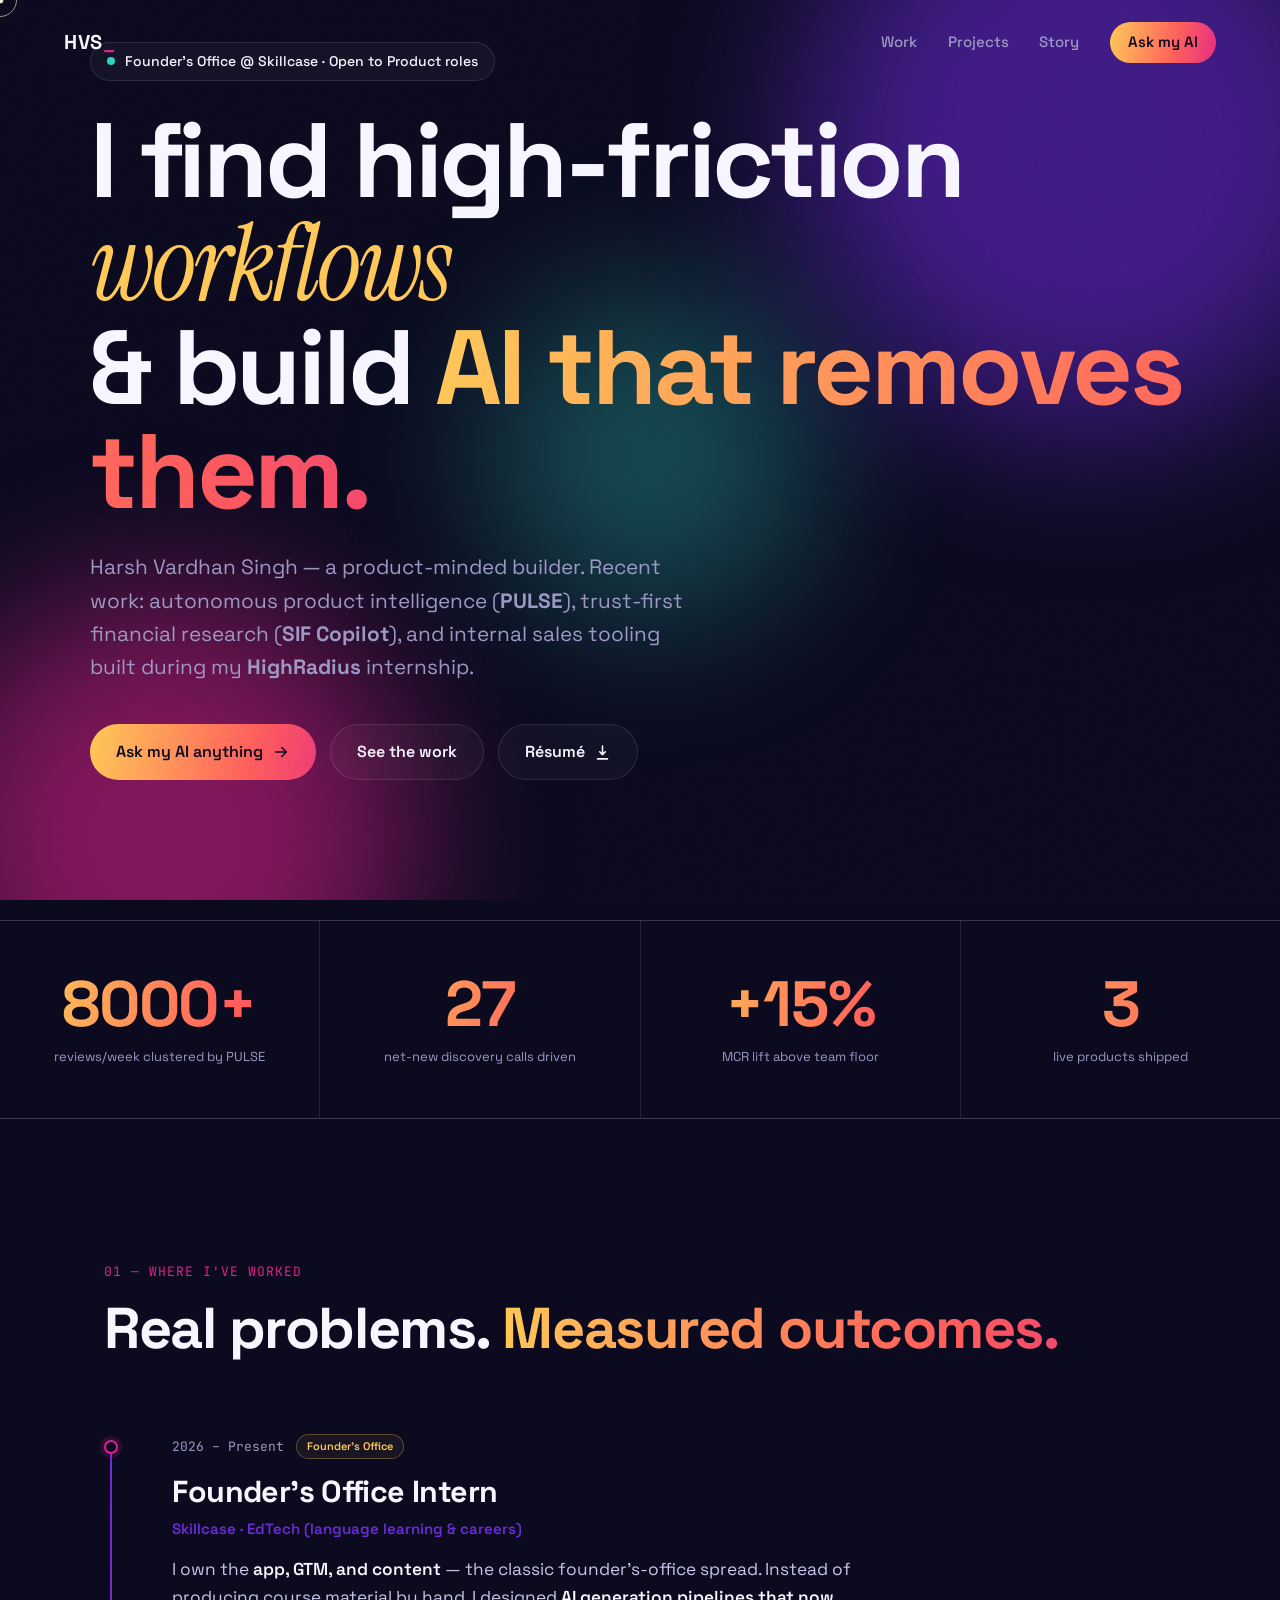
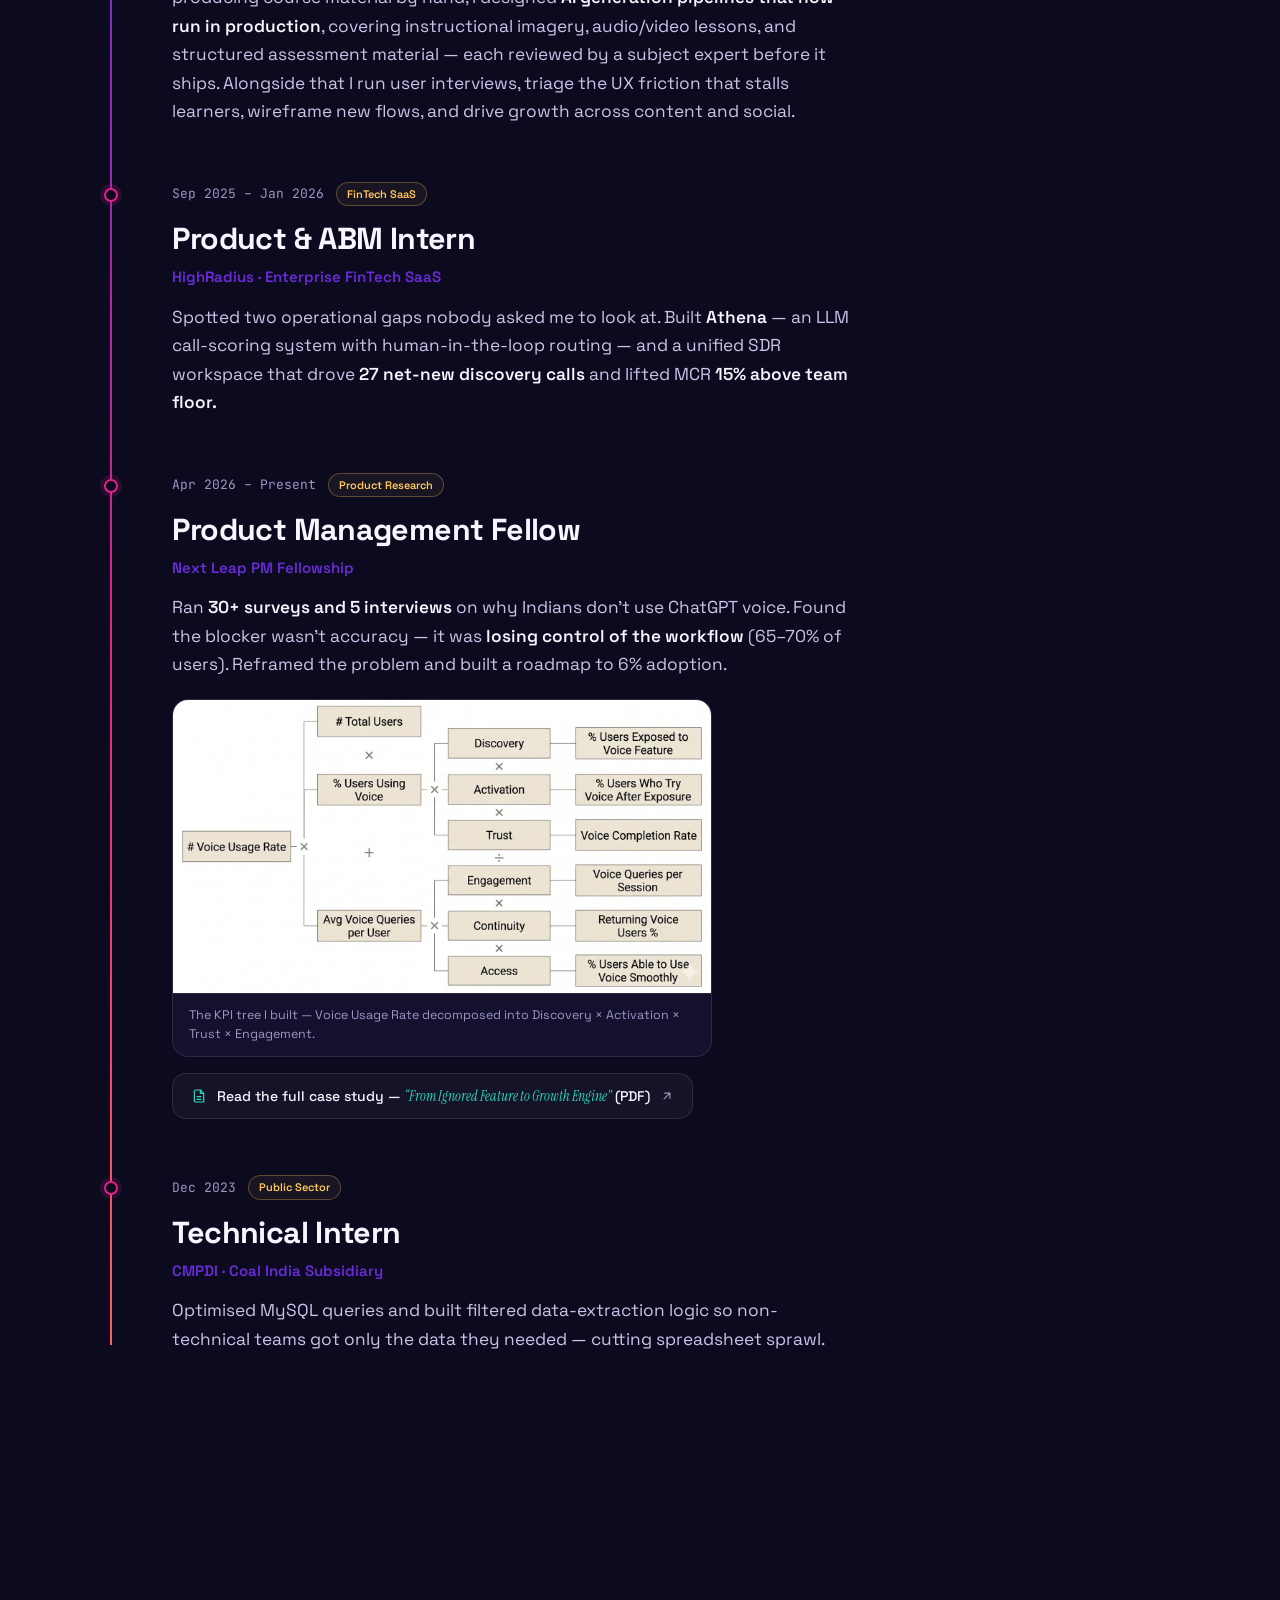
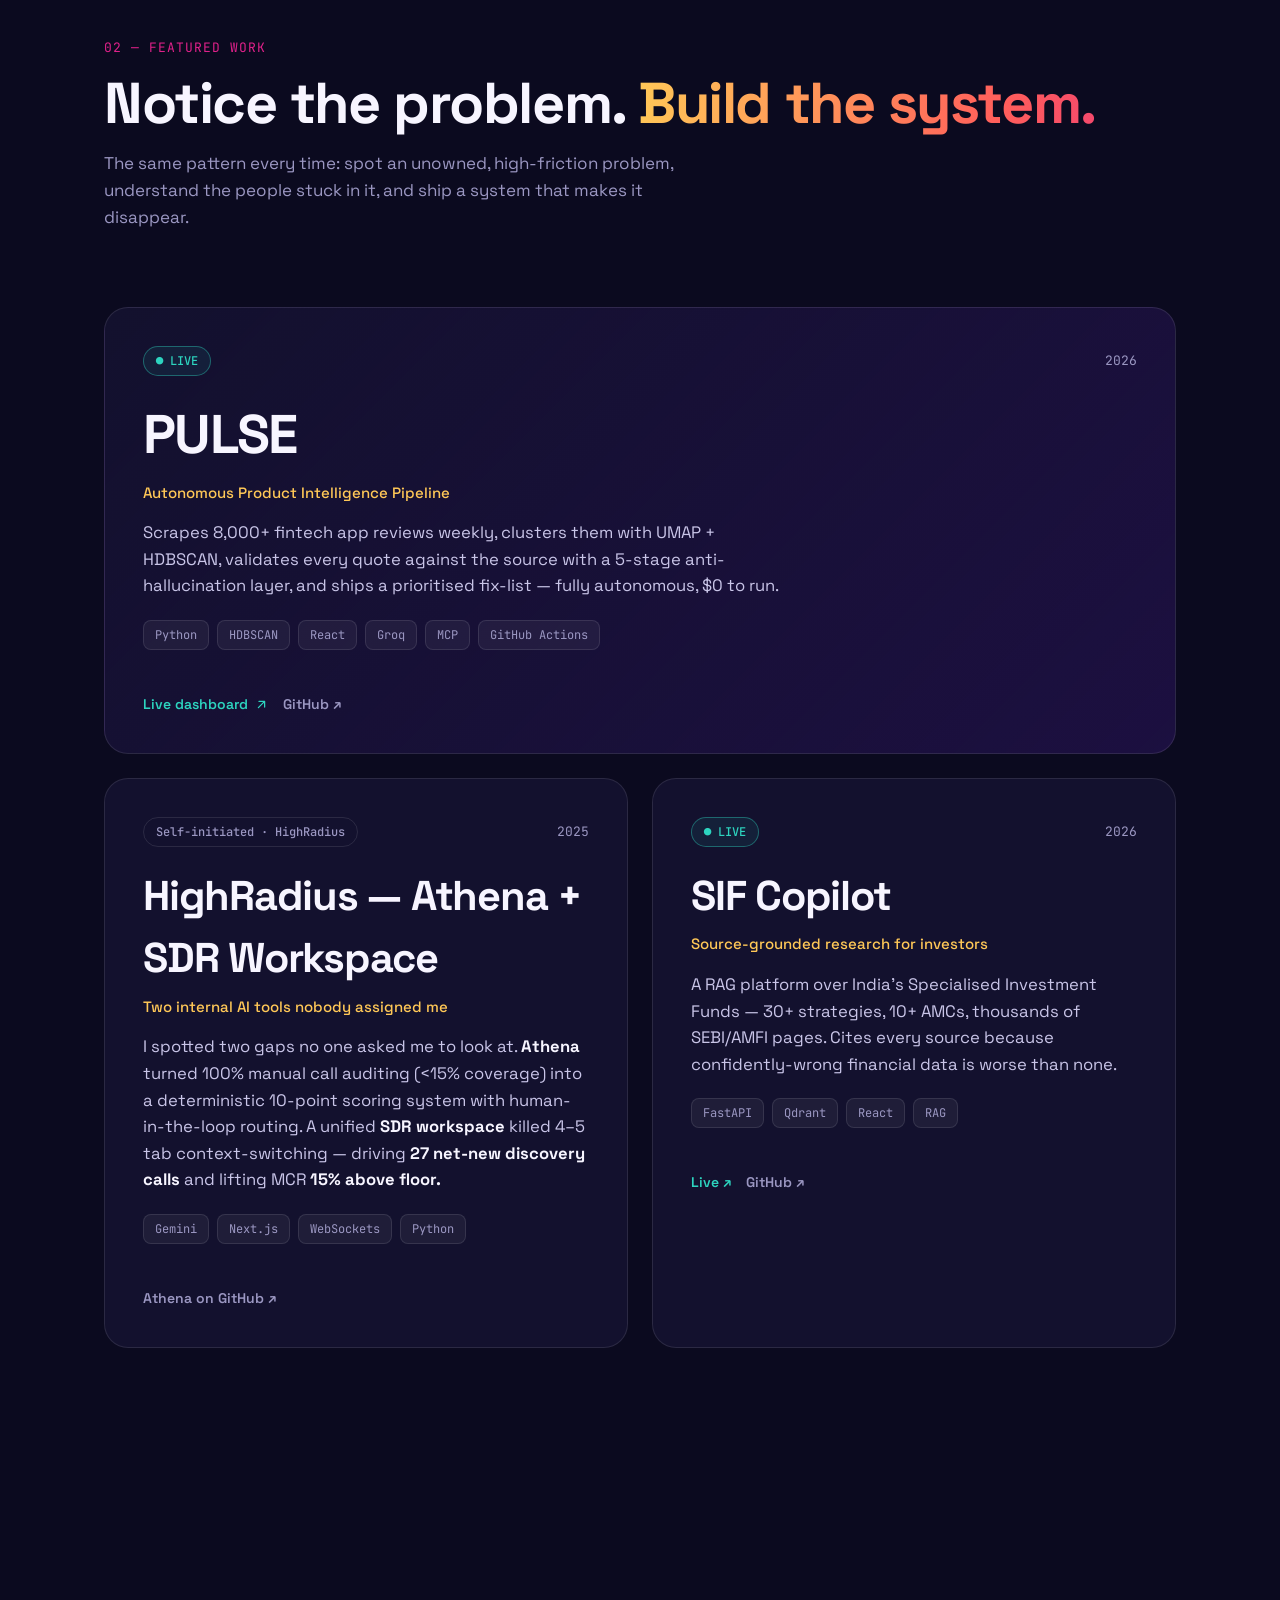
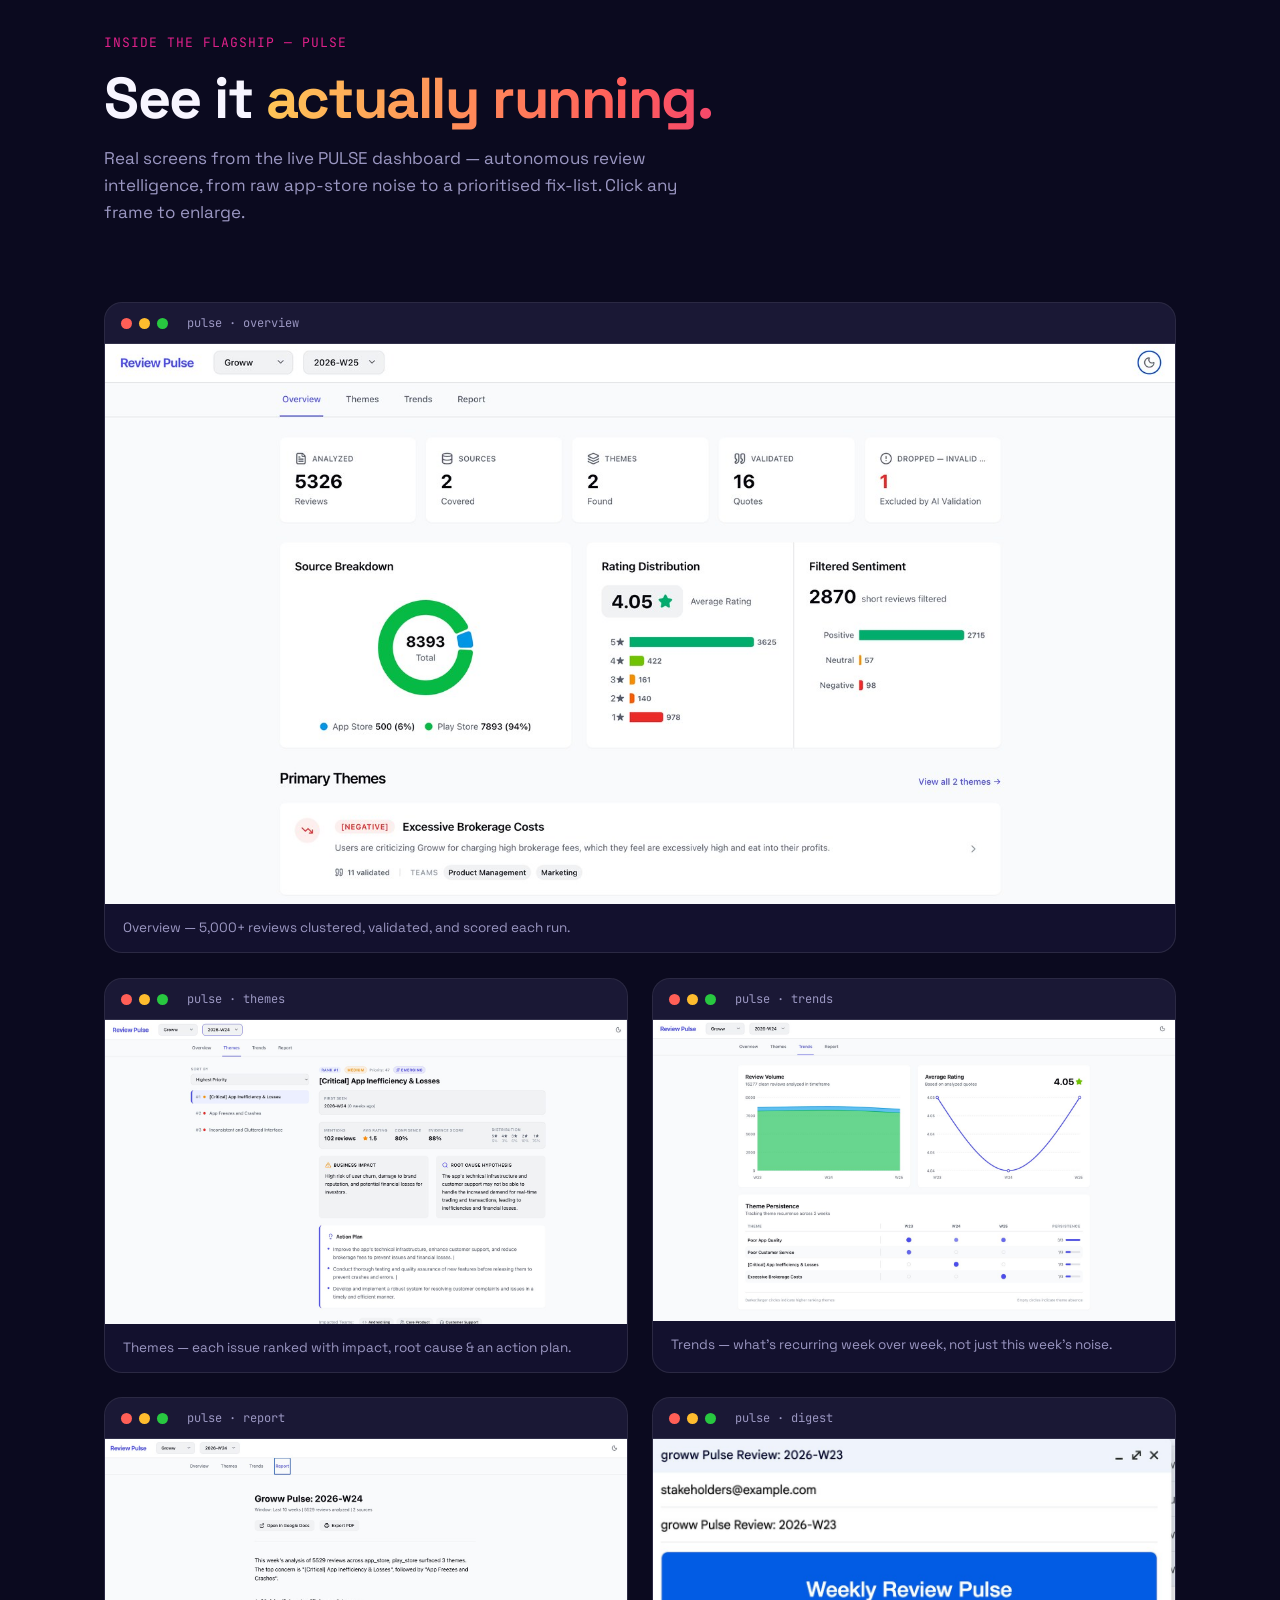
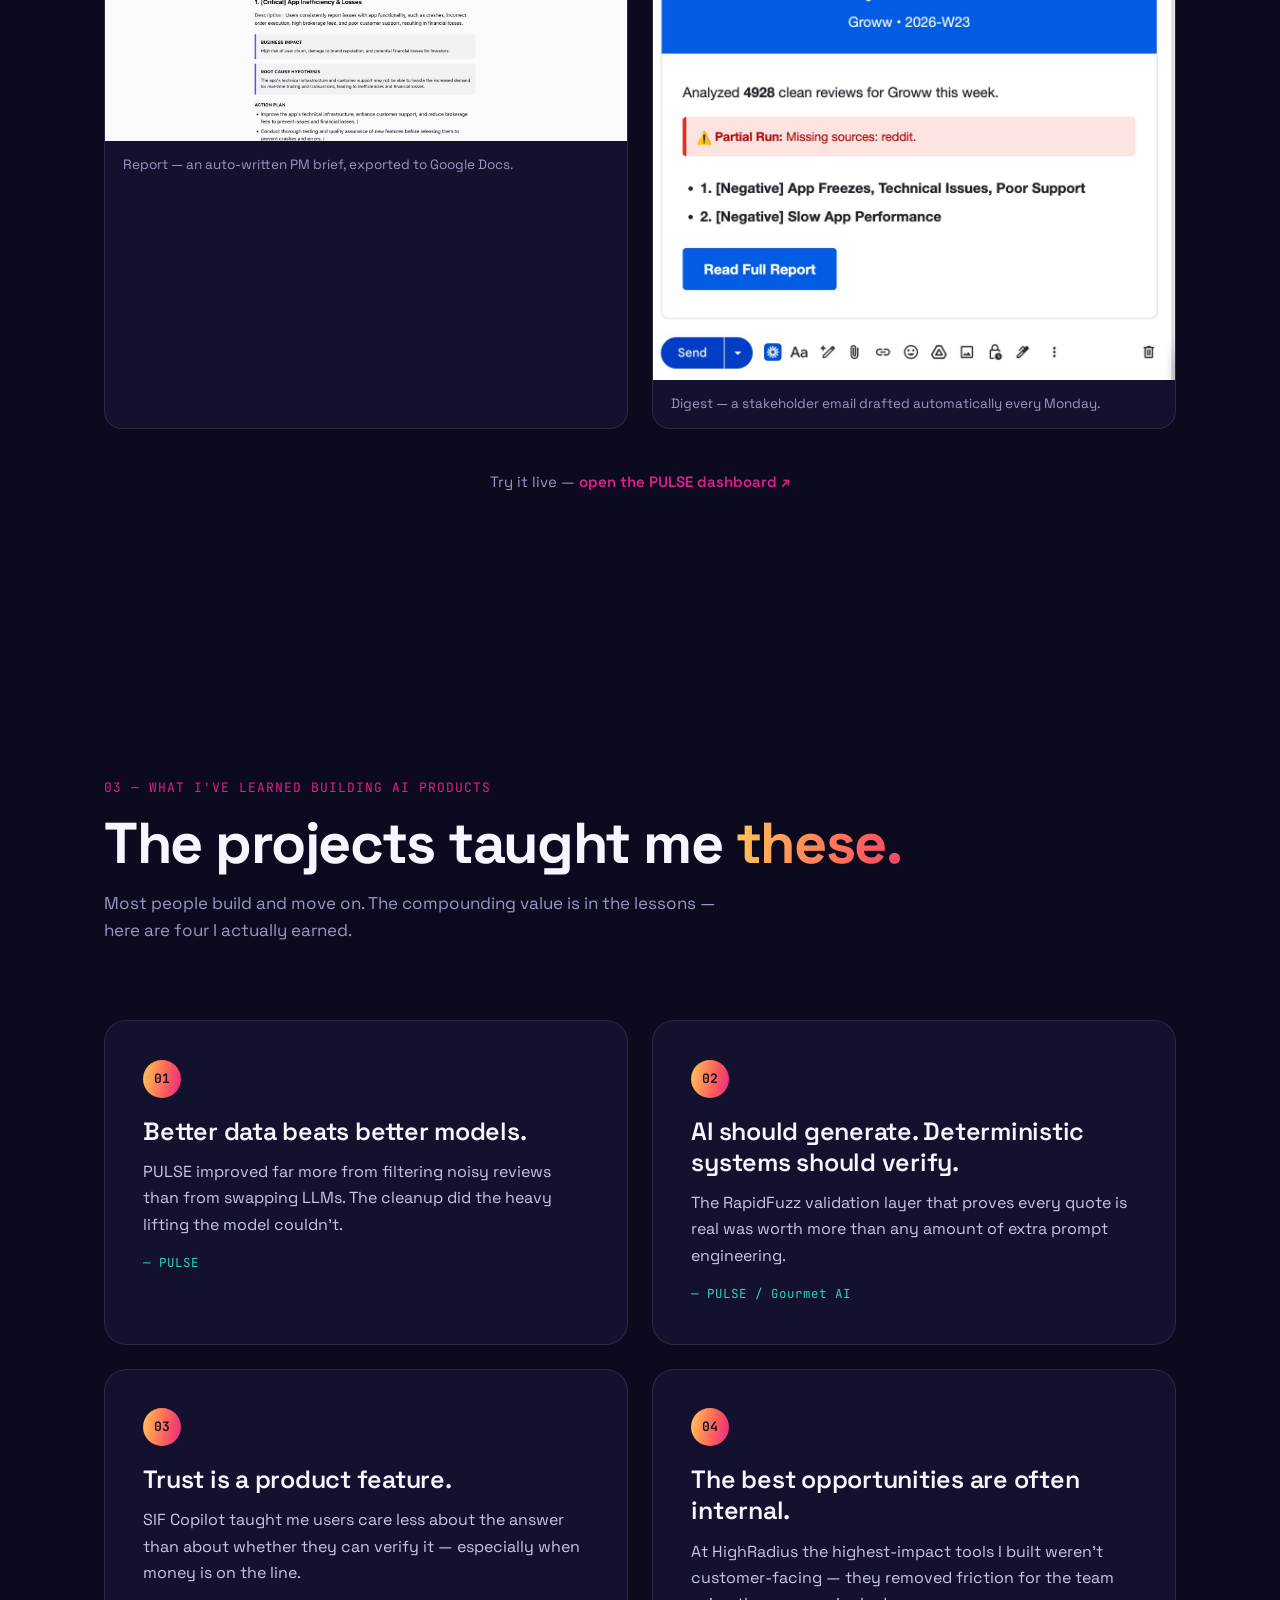
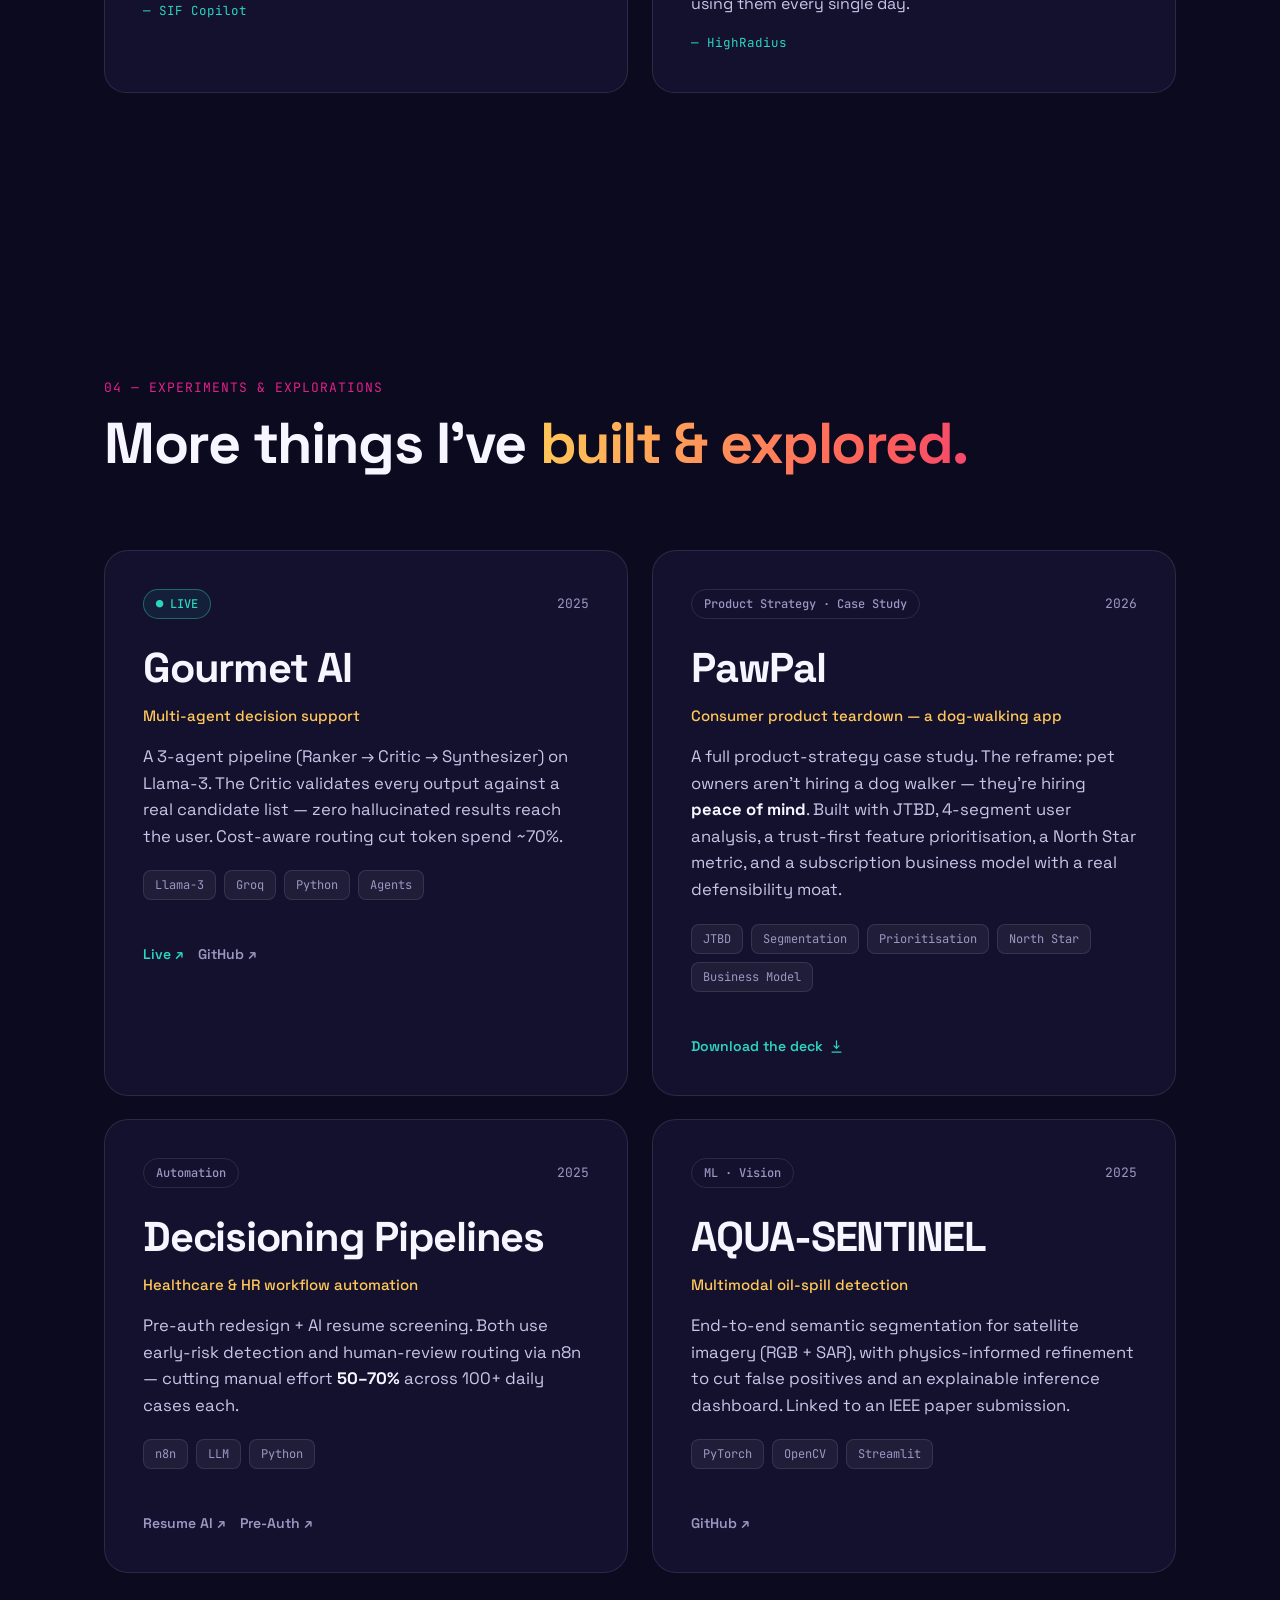
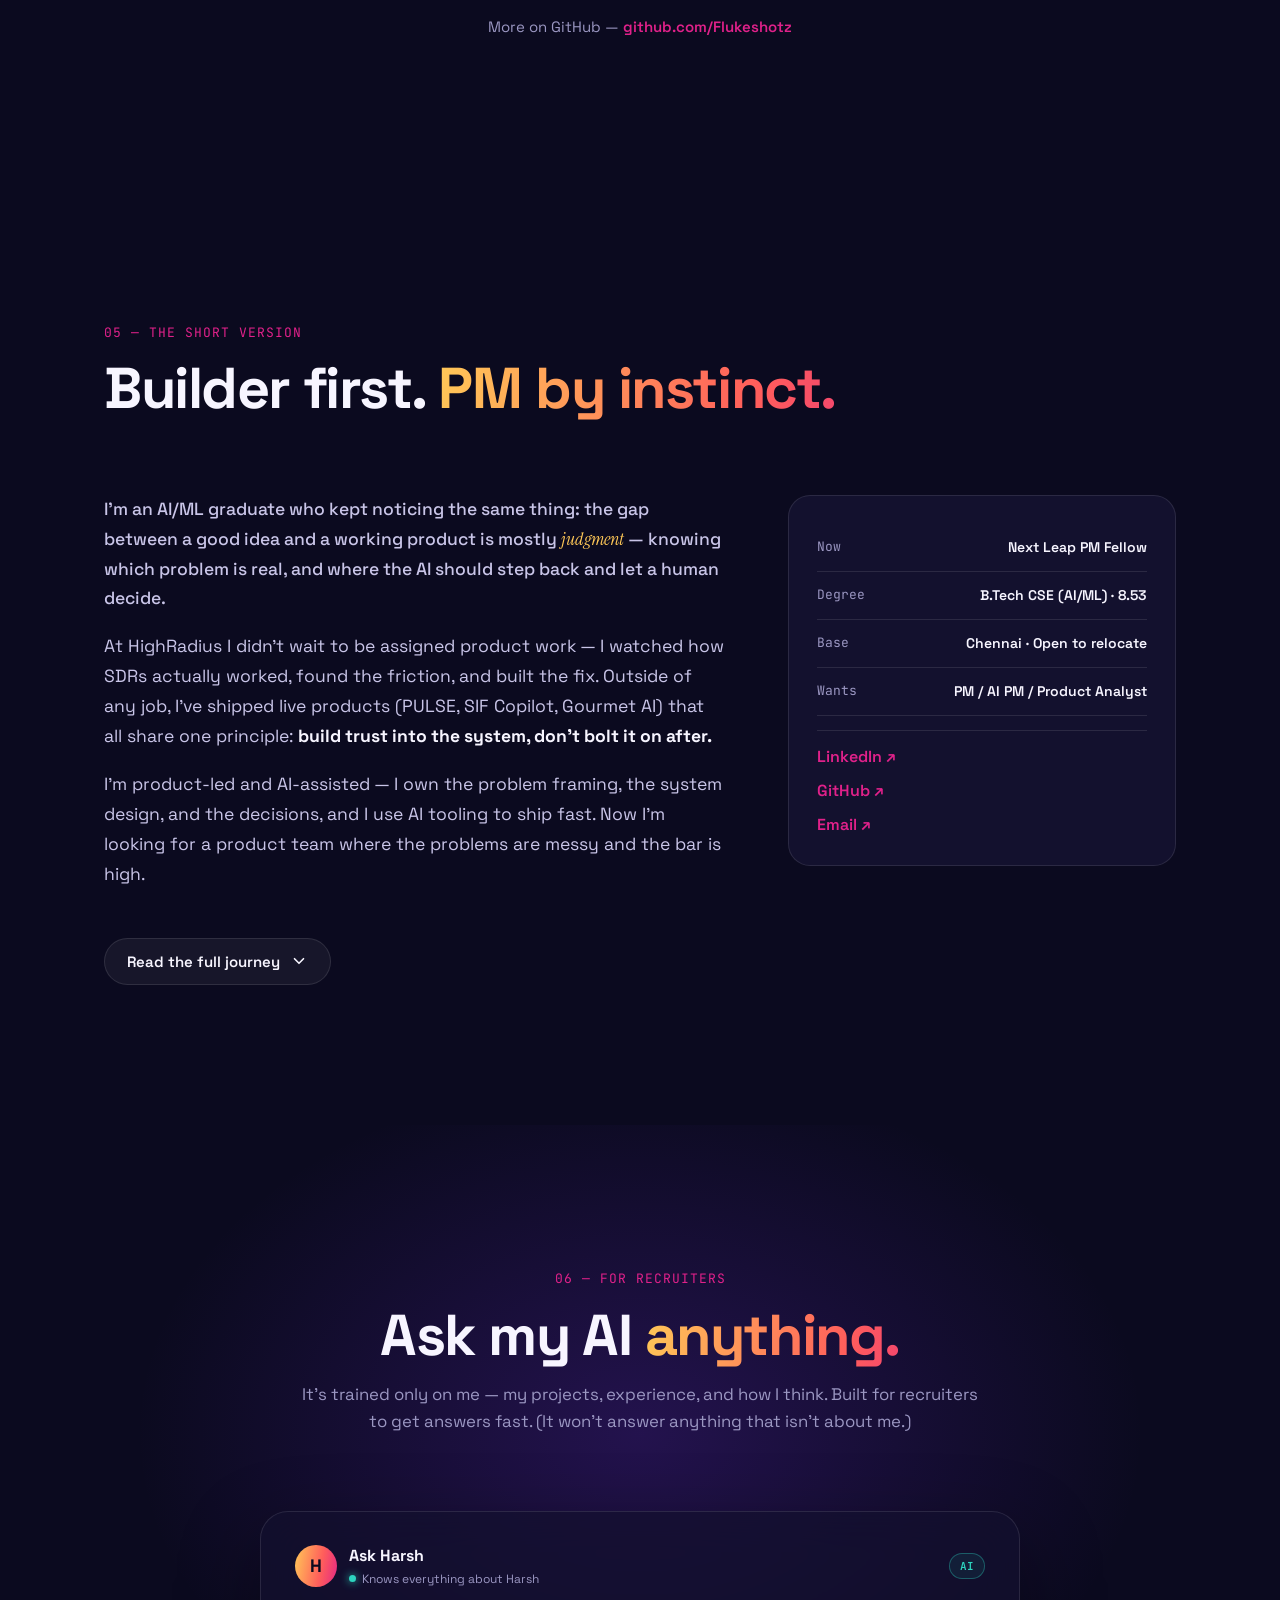
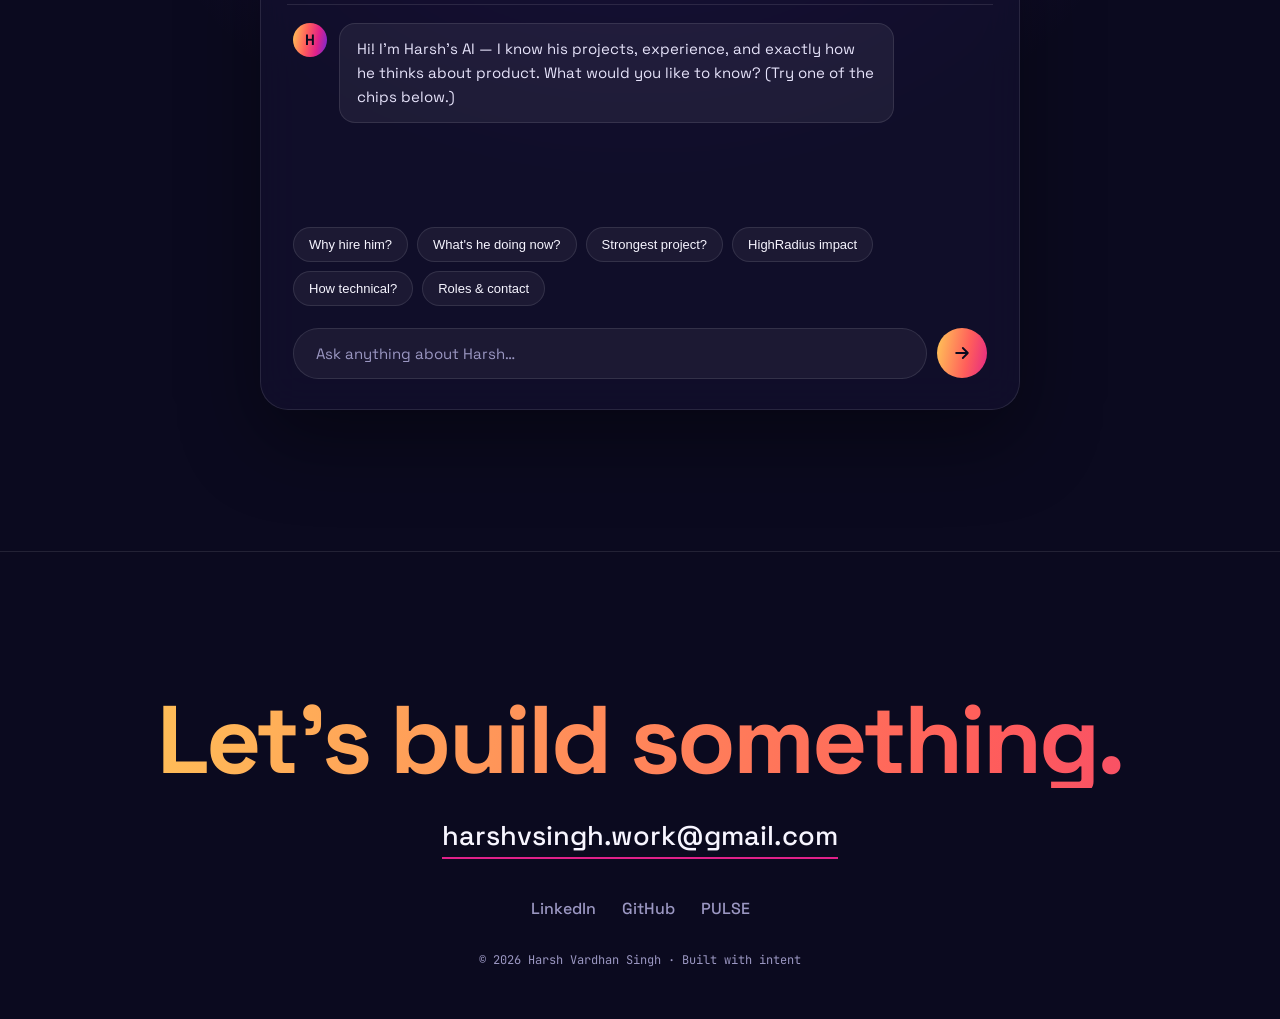
==== index.html @ 58244ce8 "Add current Skillcase role (public-safe, no internal details) Adds the Founder's Office role at Skil" ====
<!DOCTYPE html>
<html lang="en">
<head>
<meta charset="UTF-8" />
<meta name="viewport" content="width=device-width, initial-scale=1.0" />

<!-- ⚠️ BEFORE LAUNCH: replace every "https://your-domain.com" below with your real
     deployed URL (e.g. https://harshvsingh.vercel.app). Used by Google + LinkedIn previews. -->

<title>Harsh Vardhan Singh — AI Product Manager &amp; Builder</title>
<meta name="description" content="Harsh Vardhan Singh — I find high-friction workflows and build AI-powered systems that remove them. Founder's Office @ Skillcase. Live work: PULSE (autonomous product intelligence), SIF Copilot (trust-first financial research), HighRadius internal tooling. Ask my AI anything." />
<meta name="author" content="Harsh Vardhan Singh" />
<meta name="keywords" content="Harsh Vardhan Singh, AI Product Manager, Product Manager, AI PM, Product Analyst, PULSE, SIF Copilot, HighRadius, Next Leap PM Fellow, FinTech PM, RAG, LLM, India" />
<meta name="robots" content="index, follow, max-image-preview:large" />
<meta name="theme-color" content="#0B0A1F" />
<link rel="canonical" href="https://your-domain.com/" />

<!-- favicon: inline SVG, no extra file needed -->
<link rel="icon" href="data:image/svg+xml,%3Csvg xmlns='http://www.w3.org/2000/svg' viewBox='0 0 64 64'%3E%3Crect width='64' height='64' rx='14' fill='%230B0A1F'/%3E%3Ctext x='32' y='44' font-family='monospace' font-size='30' font-weight='700' fill='%23E0218A' text-anchor='middle'%3EH%3C/text%3E%3C/svg%3E" />

<!-- Open Graph (LinkedIn, Slack, WhatsApp, Facebook) -->
<meta property="og:type" content="website" />
<meta property="og:site_name" content="Harsh Vardhan Singh" />
<meta property="og:url" content="https://your-domain.com/" />
<meta property="og:title" content="Harsh Vardhan Singh — AI Product Manager &amp; Builder" />
<meta property="og:description" content="I find high-friction workflows and build AI that removes them — PULSE, SIF Copilot, HighRadius tooling. Live products, real outcomes, and an AI that answers recruiters' questions." />
<meta property="og:image" content="https://your-domain.com/og-image.png" />
<meta property="og:image:width" content="1200" />
<meta property="og:image:height" content="630" />
<meta property="og:image:alt" content="Harsh Vardhan Singh — I build AI products that actually ship." />
<meta property="og:locale" content="en_US" />

<!-- Twitter / X -->
<meta name="twitter:card" content="summary_large_image" />
<meta name="twitter:title" content="Harsh Vardhan Singh — AI Product Manager &amp; Builder" />
<meta name="twitter:description" content="I find high-friction workflows and build AI that removes them — PULSE, SIF Copilot, HighRadius tooling. Live products, real outcomes, and an AI that answers recruiters' questions." />
<meta name="twitter:image" content="https://your-domain.com/og-image.png" />

<link rel="preconnect" href="https://fonts.googleapis.com">
<link rel="preconnect" href="https://fonts.gstatic.com" crossorigin>
<link href="https://fonts.googleapis.com/css2?family=Space+Grotesk:wght@400;500;600;700&family=Instrument+Serif:ital@0;1&family=JetBrains+Mono:wght@400;500&display=swap" rel="stylesheet">
<link rel="stylesheet" href="style.css">

<!-- Structured data: helps Google show a rich "Person" knowledge result for your name -->
<script type="application/ld+json">
{
  "@context": "https://schema.org",
  "@type": "Person",
  "name": "Harsh Vardhan Singh",
  "url": "https://your-domain.com/",
  "image": "https://your-domain.com/og-image.png",
  "jobTitle": "Founder's Office Intern",
  "worksFor": { "@type": "Organization", "name": "Skillcase" },
  "description": "AI Product Manager and builder of live AI products. ex-HighRadius, Next Leap PM Fellow.",
  "email": "mailto:harshvsingh.work@gmail.com",
  "alumniOf": {
    "@type": "CollegeOrUniversity",
    "name": "SRM Institute of Science and Technology, Kattankulathur"
  },
  "knowsAbout": ["Product Management", "AI Product Management", "RAG", "Large Language Models", "FinTech", "Product Analytics", "Human-in-the-loop AI"],
  "sameAs": [
    "https://linkedin.com/in/harshv5111",
    "https://github.com/Flukeshotz"
  ]
}
</script>
</head>
<body>

<div class="cursor-dot" id="cursorDot"></div>
<div class="cursor-ring" id="cursorRing"></div>
<div class="grain"></div>

<!-- NAV -->
<nav class="nav" id="nav">
  <a href="#top" class="nav-logo">HVS<span class="blink">_</span></a>
  <div class="nav-links">
    <a href="#work">Work</a>
    <a href="#projects">Projects</a>
    <a href="#story">Story</a>
    <a href="#ask" class="nav-cta">Ask my AI</a>
  </div>
</nav>

<!-- HERO -->
<header class="hero" id="top">
  <div class="hero-blob blob1"></div>
  <div class="hero-blob blob2"></div>
  <div class="hero-blob blob3"></div>

  <div class="hero-inner">
    <div class="hero-eyebrow reveal">
      <span class="status-dot"></span>
      Founder's Office @ Skillcase · Open to Product roles
    </div>

    <h1 class="hero-title">
      <span class="line reveal">I find high-friction <em>workflows</em></span>
      <span class="line reveal">&amp; build <span class="grad">AI that removes them.</span></span>
    </h1>

    <p class="hero-sub reveal">
      Harsh Vardhan Singh — a product-minded builder. Recent work: autonomous
      product intelligence (<strong>PULSE</strong>), trust-first financial research
      (<strong>SIF Copilot</strong>), and internal sales tooling built during my
      <strong>HighRadius</strong> internship.
    </p>

    <div class="hero-cta reveal">
      <a href="#ask" class="btn btn-primary" data-magnetic>
        <span>Ask my AI anything</span>
        <svg width="18" height="18" viewBox="0 0 24 24" fill="none"><path d="M5 12h14M13 6l6 6-6 6" stroke="currentColor" stroke-width="2.2" stroke-linecap="round" stroke-linejoin="round"/></svg>
      </a>
      <a href="#projects" class="btn btn-ghost" data-magnetic>See the work</a>
      <a href="resume.pdf" class="btn btn-ghost" data-magnetic download>
        <span>Résumé</span>
        <svg width="17" height="17" viewBox="0 0 24 24" fill="none"><path d="M12 3v12m0 0l-4-4m4 4l4-4M5 21h14" stroke="currentColor" stroke-width="2.2" stroke-linecap="round" stroke-linejoin="round"/></svg>
      </a>
    </div>

    <div class="hero-marquee reveal">
      <div class="marquee-track">
        <span>PULSE — live</span><span class="sep">✦</span>
        <span>SIF Copilot — live</span><span class="sep">✦</span>
        <span>Gourmet AI — live</span><span class="sep">✦</span>
        <span>27 net-new discovery calls</span><span class="sep">✦</span>
        <span>MCR +15%</span><span class="sep">✦</span>
        <span>FinTech · BFSI</span><span class="sep">✦</span>
        <span>RAG · Agents · MCP</span><span class="sep">✦</span>
        <span>PULSE — live</span><span class="sep">✦</span>
        <span>SIF Copilot — live</span><span class="sep">✦</span>
        <span>Gourmet AI — live</span><span class="sep">✦</span>
        <span>27 net-new discovery calls</span><span class="sep">✦</span>
        <span>MCR +15%</span><span class="sep">✦</span>
        <span>FinTech · BFSI</span><span class="sep">✦</span>
        <span>RAG · Agents · MCP</span><span class="sep">✦</span>
      </div>
    </div>
  </div>

  <div class="scroll-hint reveal">
    <span>scroll</span>
    <div class="scroll-line"></div>
  </div>
</header>

<!-- STATS -->
<section class="stats">
  <div class="stat" data-reveal>
    <div class="stat-num" data-count="8000" data-suffix="+">0</div>
    <div class="stat-label">reviews/week clustered by PULSE</div>
  </div>
  <div class="stat" data-reveal>
    <div class="stat-num" data-count="27">0</div>
    <div class="stat-label">net-new discovery calls driven</div>
  </div>
  <div class="stat" data-reveal>
    <div class="stat-num" data-prefix="+" data-count="15" data-suffix="%">0</div>
    <div class="stat-label">MCR lift above team floor</div>
  </div>
  <div class="stat" data-reveal>
    <div class="stat-num" data-count="3">0</div>
    <div class="stat-label">live products shipped</div>
  </div>
</section>

<!-- WORK -->
<section class="section" id="work">
  <div class="section-head" data-reveal>
    <span class="section-eyebrow">01 — Where I've worked</span>
    <h2 class="section-title">Real problems. <span class="grad">Measured outcomes.</span></h2>
  </div>

  <div class="timeline">
    <article class="tl-item" data-reveal>
      <div class="tl-marker"></div>
      <div class="tl-meta">
        <span class="tl-date">2026 – Present</span>
        <span class="tl-tag">Founder's Office</span>
      </div>
      <h3 class="tl-role">Founder's Office Intern</h3>
      <div class="tl-company">Skillcase · EdTech (language learning &amp; careers)</div>
      <p class="tl-desc">
        I own the <strong>app, GTM, and content</strong> — the classic
        founder's-office spread. Instead of producing course material by hand, I
        designed <strong>AI generation pipelines that now run in production</strong>,
        covering instructional imagery, audio/video lessons, and structured
        assessment material — each reviewed by a subject expert before it ships.
        Alongside that I run user interviews, triage the UX friction that stalls
        learners, wireframe new flows, and drive growth across content and social.
      </p>
    </article>

    <article class="tl-item" data-reveal>
      <div class="tl-marker"></div>
      <div class="tl-meta">
        <span class="tl-date">Sep 2025 – Jan 2026</span>
        <span class="tl-tag">FinTech SaaS</span>
      </div>
      <h3 class="tl-role">Product &amp; ABM Intern</h3>
      <div class="tl-company">HighRadius · Enterprise FinTech SaaS</div>
      <p class="tl-desc">
        Spotted two operational gaps nobody asked me to look at. Built
        <strong>Athena</strong> — an LLM call-scoring system with human-in-the-loop
        routing — and a unified SDR workspace that drove
        <strong>27 net-new discovery calls</strong> and lifted MCR
        <strong>15% above team floor.</strong>
      </p>
    </article>

    <article class="tl-item" data-reveal>
      <div class="tl-marker"></div>
      <div class="tl-meta">
        <span class="tl-date">Apr 2026 – Present</span>
        <span class="tl-tag">Product Research</span>
      </div>
      <h3 class="tl-role">Product Management Fellow</h3>
      <div class="tl-company">Next Leap PM Fellowship</div>
      <p class="tl-desc">
        Ran <strong>30+ surveys and 5 interviews</strong> on why Indians don't use
        ChatGPT voice. Found the blocker wasn't accuracy — it was
        <strong>losing control of the workflow</strong> (65–70% of users). Reframed
        the problem and built a roadmap to 6% adoption.
      </p>
      <figure class="tl-figure">
        <img src="voice-kpi-tree.jpg" alt="Voice Usage Rate KPI tree: Discovery × Activation × Trust × Engagement"
             loading="lazy" decoding="async" data-zoom />
        <figcaption>The KPI tree I built — Voice Usage Rate decomposed into Discovery × Activation × Trust × Engagement.</figcaption>
      </figure>
      <a class="tl-doc" href="voice-strategy-case-study.pdf" target="_blank" rel="noopener">
        <svg width="16" height="16" viewBox="0 0 24 24" fill="none"><path d="M7 3h7l5 5v13a0 0 0 0 1 0 0H7a2 2 0 0 1-2-2V5a2 2 0 0 1 2-2z" stroke="currentColor" stroke-width="1.8" stroke-linejoin="round"/><path d="M14 3v5h5M9 13h6M9 17h6" stroke="currentColor" stroke-width="1.8" stroke-linecap="round"/></svg>
        <span>Read the full case study — <em>“From Ignored Feature to Growth Engine”</em> (PDF)</span>
        <svg class="tl-doc-arrow" width="14" height="14" viewBox="0 0 24 24" fill="none"><path d="M7 17L17 7M17 7H8M17 7V16" stroke="currentColor" stroke-width="2" stroke-linecap="round" stroke-linejoin="round"/></svg>
      </a>
    </article>

    <article class="tl-item" data-reveal>
      <div class="tl-marker"></div>
      <div class="tl-meta">
        <span class="tl-date">Dec 2023</span>
        <span class="tl-tag">Public Sector</span>
      </div>
      <h3 class="tl-role">Technical Intern</h3>
      <div class="tl-company">CMPDI · Coal India Subsidiary</div>
      <p class="tl-desc">
        Optimised MySQL queries and built filtered data-extraction logic so
        non-technical teams got only the data they needed — cutting spreadsheet sprawl.
      </p>
    </article>
  </div>
</section>

<!-- FEATURED WORK -->
<section class="section" id="projects">
  <div class="section-head" data-reveal>
    <span class="section-eyebrow">02 — Featured work</span>
    <h2 class="section-title">Notice the problem. <span class="grad">Build the system.</span></h2>
    <p class="showcase-sub">The same pattern every time: spot an unowned, high-friction problem, understand the people stuck in it, and ship a system that makes it disappear.</p>
  </div>

  <div class="proj-grid">

    <article class="proj-card feature" data-reveal data-tilt>
      <div class="proj-glow"></div>
      <div class="proj-top">
        <span class="proj-badge live">● LIVE</span>
        <span class="proj-year">2026</span>
      </div>
      <h3 class="proj-name">PULSE</h3>
      <p class="proj-tag">Autonomous Product Intelligence Pipeline</p>
      <p class="proj-desc">
        Scrapes 8,000+ fintech app reviews weekly, clusters them with UMAP +
        HDBSCAN, validates every quote against the source with a 5-stage
        anti-hallucination layer, and ships a prioritised fix-list — fully
        autonomous, $0 to run.
      </p>
      <div class="proj-stack">
        <span>Python</span><span>HDBSCAN</span><span>React</span><span>Groq</span><span>MCP</span><span>GitHub Actions</span>
      </div>
      <div class="proj-links">
        <a href="https://pulse-production-b034.up.railway.app/" target="_blank" rel="noopener" class="proj-link live-link">
          Live dashboard
          <svg width="15" height="15" viewBox="0 0 24 24" fill="none"><path d="M7 17L17 7M17 7H8M17 7V16" stroke="currentColor" stroke-width="2" stroke-linecap="round" stroke-linejoin="round"/></svg>
        </a>
        <a href="https://github.com/Flukeshotz/PULSE" target="_blank" rel="noopener" class="proj-link">GitHub ↗</a>
      </div>
    </article>

    <article class="proj-card" data-reveal data-tilt>
      <div class="proj-glow"></div>
      <div class="proj-top">
        <span class="proj-badge">Self-initiated · HighRadius</span>
        <span class="proj-year">2025</span>
      </div>
      <h3 class="proj-name">HighRadius — Athena + SDR Workspace</h3>
      <p class="proj-tag">Two internal AI tools nobody assigned me</p>
      <p class="proj-desc">
        I spotted two gaps no one asked me to look at. <strong>Athena</strong> turned
        100% manual call auditing (&lt;15% coverage) into a deterministic 10-point
        scoring system with human-in-the-loop routing. A unified <strong>SDR
        workspace</strong> killed 4–5 tab context-switching — driving <strong>27
        net-new discovery calls</strong> and lifting MCR <strong>15% above floor.</strong>
      </p>
      <div class="proj-stack">
        <span>Gemini</span><span>Next.js</span><span>WebSockets</span><span>Python</span>
      </div>
      <div class="proj-links">
        <a href="https://github.com/Flukeshotz/Athena" target="_blank" rel="noopener" class="proj-link">Athena on GitHub ↗</a>
      </div>
    </article>

    <article class="proj-card" data-reveal data-tilt>
      <div class="proj-glow"></div>
      <div class="proj-top">
        <span class="proj-badge live">● LIVE</span>
        <span class="proj-year">2026</span>
      </div>
      <h3 class="proj-name">SIF Copilot</h3>
      <p class="proj-tag">Source-grounded research for investors</p>
      <p class="proj-desc">
        A RAG platform over India's Specialised Investment Funds — 30+ strategies,
        10+ AMCs, thousands of SEBI/AMFI pages. Cites every source because
        confidently-wrong financial data is worse than none.
      </p>
      <div class="proj-stack">
        <span>FastAPI</span><span>Qdrant</span><span>React</span><span>RAG</span>
      </div>
      <div class="proj-links">
        <a href="https://sif-rag.vercel.app/" target="_blank" rel="noopener" class="proj-link live-link">Live ↗</a>
        <a href="https://github.com/Flukeshotz/SIF_RAG" target="_blank" rel="noopener" class="proj-link">GitHub ↗</a>
      </div>
    </article>

  </div>
</section>

<!-- PULSE SHOWCASE -->
<section class="section showcase" id="pulse">
  <div class="section-head" data-reveal>
    <span class="section-eyebrow">Inside the flagship — PULSE</span>
    <h2 class="section-title">See it <span class="grad">actually running.</span></h2>
    <p class="showcase-sub">Real screens from the live PULSE dashboard — autonomous review intelligence, from raw app-store noise to a prioritised fix-list. Click any frame to enlarge.</p>
  </div>

  <div class="shots-grid">
    <figure class="shot wide" data-reveal>
      <div class="shot-bar"><span class="dot r"></span><span class="dot y"></span><span class="dot g"></span><span class="shot-url">pulse · overview</span></div>
      <img src="pulse-overview.jpg" alt="PULSE overview dashboard — reviews analysed, source breakdown, rating distribution and primary themes" loading="lazy" decoding="async" data-zoom />
      <figcaption>Overview — 5,000+ reviews clustered, validated, and scored each run.</figcaption>
    </figure>

    <figure class="shot" data-reveal>
      <div class="shot-bar"><span class="dot r"></span><span class="dot y"></span><span class="dot g"></span><span class="shot-url">pulse · themes</span></div>
      <img src="pulse-themes.jpg" alt="PULSE themes view — ranked issues with business impact, root-cause hypothesis and action plan" loading="lazy" decoding="async" data-zoom />
      <figcaption>Themes — each issue ranked with impact, root cause &amp; an action plan.</figcaption>
    </figure>

    <figure class="shot" data-reveal>
      <div class="shot-bar"><span class="dot r"></span><span class="dot y"></span><span class="dot g"></span><span class="shot-url">pulse · trends</span></div>
      <img src="pulse-trends.jpg" alt="PULSE trends view — review volume, average rating over time and theme persistence" loading="lazy" decoding="async" data-zoom />
      <figcaption>Trends — what's recurring week over week, not just this week's noise.</figcaption>
    </figure>

    <figure class="shot" data-reveal>
      <div class="shot-bar"><span class="dot r"></span><span class="dot y"></span><span class="dot g"></span><span class="shot-url">pulse · report</span></div>
      <img src="pulse-report.jpg" alt="PULSE auto-generated weekly report with narrative summary and recommendations" loading="lazy" decoding="async" data-zoom />
      <figcaption>Report — an auto-written PM brief, exported to Google Docs.</figcaption>
    </figure>

    <figure class="shot" data-reveal>
      <div class="shot-bar"><span class="dot r"></span><span class="dot y"></span><span class="dot g"></span><span class="shot-url">pulse · digest</span></div>
      <img src="pulse-email.jpg" alt="PULSE weekly stakeholder email digest drafted automatically" loading="lazy" decoding="async" data-zoom />
      <figcaption>Digest — a stakeholder email drafted automatically every Monday.</figcaption>
    </figure>
  </div>

  <p class="proj-more reveal">
    Try it live —
    <a href="https://pulse-production-b034.up.railway.app/" target="_blank" rel="noopener">open the PULSE dashboard ↗</a>
  </p>
</section>

<!-- LESSONS -->
<section class="section" id="lessons">
  <div class="section-head" data-reveal>
    <span class="section-eyebrow">03 — What I've learned building AI products</span>
    <h2 class="section-title">The projects taught me <span class="grad">these.</span></h2>
    <p class="showcase-sub">Most people build and move on. The compounding value is in the lessons — here are four I actually earned.</p>
  </div>

  <div class="lessons-grid">
    <article class="lesson" data-reveal>
      <span class="lesson-n">01</span>
      <h3>Better data beats better models.</h3>
      <p>PULSE improved far more from filtering noisy reviews than from swapping LLMs. The cleanup did the heavy lifting the model couldn't.</p>
      <span class="lesson-src">— PULSE</span>
    </article>
    <article class="lesson" data-reveal>
      <span class="lesson-n">02</span>
      <h3>AI should generate. Deterministic systems should verify.</h3>
      <p>The RapidFuzz validation layer that proves every quote is real was worth more than any amount of extra prompt engineering.</p>
      <span class="lesson-src">— PULSE / Gourmet AI</span>
    </article>
    <article class="lesson" data-reveal>
      <span class="lesson-n">03</span>
      <h3>Trust is a product feature.</h3>
      <p>SIF Copilot taught me users care less about the answer than about whether they can verify it — especially when money is on the line.</p>
      <span class="lesson-src">— SIF Copilot</span>
    </article>
    <article class="lesson" data-reveal>
      <span class="lesson-n">04</span>
      <h3>The best opportunities are often internal.</h3>
      <p>At HighRadius the highest-impact tools I built weren't customer-facing — they removed friction for the team using them every single day.</p>
      <span class="lesson-src">— HighRadius</span>
    </article>
  </div>
</section>

<!-- EXPERIMENTS & EXPLORATIONS -->
<section class="section" id="explorations">
  <div class="section-head" data-reveal>
    <span class="section-eyebrow">04 — Experiments &amp; explorations</span>
    <h2 class="section-title">More things I've <span class="grad">built &amp; explored.</span></h2>
  </div>

  <div class="proj-grid">

    <article class="proj-card" data-reveal data-tilt>
      <div class="proj-glow"></div>
      <div class="proj-top">
        <span class="proj-badge live">● LIVE</span>
        <span class="proj-year">2025</span>
      </div>
      <h3 class="proj-name">Gourmet AI</h3>
      <p class="proj-tag">Multi-agent decision support</p>
      <p class="proj-desc">
        A 3-agent pipeline (Ranker → Critic → Synthesizer) on Llama-3. The Critic
        validates every output against a real candidate list — zero hallucinated
        results reach the user. Cost-aware routing cut token spend ~70%.
      </p>
      <div class="proj-stack">
        <span>Llama-3</span><span>Groq</span><span>Python</span><span>Agents</span>
      </div>
      <div class="proj-links">
        <a href="https://gourmet-ai-six.vercel.app/" target="_blank" rel="noopener" class="proj-link live-link">Live ↗</a>
        <a href="https://github.com/Flukeshotz/Gourmet-AI" target="_blank" rel="noopener" class="proj-link">GitHub ↗</a>
      </div>
    </article>

    <article class="proj-card" data-reveal data-tilt>
      <div class="proj-glow"></div>
      <div class="proj-top">
        <span class="proj-badge">Product Strategy · Case Study</span>
        <span class="proj-year">2026</span>
      </div>
      <h3 class="proj-name">PawPal</h3>
      <p class="proj-tag">Consumer product teardown — a dog-walking app</p>
      <p class="proj-desc">
        A full product-strategy case study. The reframe: pet owners aren't hiring
        a dog walker — they're hiring <strong>peace of mind</strong>. Built with JTBD,
        4-segment user analysis, a trust-first feature prioritisation, a North Star
        metric, and a subscription business model with a real defensibility moat.
      </p>
      <div class="proj-stack">
        <span>JTBD</span><span>Segmentation</span><span>Prioritisation</span><span>North Star</span><span>Business Model</span>
      </div>
      <div class="proj-links">
        <a href="pawpal-case-study.pptx" download class="proj-link live-link">
          Download the deck
          <svg width="15" height="15" viewBox="0 0 24 24" fill="none"><path d="M12 3v12m0 0l-4-4m4 4l4-4M5 21h14" stroke="currentColor" stroke-width="2" stroke-linecap="round" stroke-linejoin="round"/></svg>
        </a>
      </div>
    </article>

    <article class="proj-card" data-reveal data-tilt>
      <div class="proj-glow"></div>
      <div class="proj-top">
        <span class="proj-badge">Automation</span>
        <span class="proj-year">2025</span>
      </div>
      <h3 class="proj-name">Decisioning Pipelines</h3>
      <p class="proj-tag">Healthcare &amp; HR workflow automation</p>
      <p class="proj-desc">
        Pre-auth redesign + AI resume screening. Both use early-risk detection
        and human-review routing via n8n — cutting manual effort
        <strong>50–70%</strong> across 100+ daily cases each.
      </p>
      <div class="proj-stack">
        <span>n8n</span><span>LLM</span><span>Python</span>
      </div>
      <div class="proj-links">
        <a href="https://github.com/Flukeshotz/ai-assisted-resume-screening" target="_blank" rel="noopener" class="proj-link">Resume AI ↗</a>
        <a href="https://github.com/Flukeshotz/preauth-ops-automation-n8n" target="_blank" rel="noopener" class="proj-link">Pre-Auth ↗</a>
      </div>
    </article>

    <article class="proj-card" data-reveal data-tilt>
      <div class="proj-glow"></div>
      <div class="proj-top">
        <span class="proj-badge">ML · Vision</span>
        <span class="proj-year">2025</span>
      </div>
      <h3 class="proj-name">AQUA-SENTINEL</h3>
      <p class="proj-tag">Multimodal oil-spill detection</p>
      <p class="proj-desc">
        End-to-end semantic segmentation for satellite imagery (RGB + SAR), with
        physics-informed refinement to cut false positives and an explainable
        inference dashboard. Linked to an IEEE paper submission.
      </p>
      <div class="proj-stack">
        <span>PyTorch</span><span>OpenCV</span><span>Streamlit</span>
      </div>
      <div class="proj-links">
        <a href="https://github.com/Flukeshotz/Aqua-Sentinel" target="_blank" rel="noopener" class="proj-link">GitHub ↗</a>
      </div>
    </article>

  </div>

  <p class="proj-more reveal">
    More on GitHub —
    <a href="https://github.com/Flukeshotz" target="_blank" rel="noopener">github.com/Flukeshotz</a>
  </p>
</section>

<!-- STORY -->
<section class="section story" id="story">
  <div class="section-head" data-reveal>
    <span class="section-eyebrow">05 — The short version</span>
    <h2 class="section-title">Builder first. <span class="grad">PM by instinct.</span></h2>
  </div>
  <div class="story-grid">
    <div class="story-text" data-reveal>
      <p class="story-lead">
        I'm an AI/ML graduate who kept noticing the same thing: the gap between
        a good idea and a working product is mostly <em>judgment</em> — knowing
        which problem is real, and where the AI should step back and let a human decide.
      </p>
      <p>
        At HighRadius I didn't wait to be assigned product work — I watched how
        SDRs actually worked, found the friction, and built the fix. Outside of
        any job, I've shipped live products (PULSE, SIF Copilot, Gourmet AI) that
        all share one principle:
        <strong>build trust into the system, don't bolt it on after.</strong>
      </p>
      <p>
        I'm product-led and AI-assisted — I own the problem framing, the system
        design, and the decisions, and I use AI tooling to ship fast. Now I'm
        looking for a product team where the problems are messy and the bar is high.
      </p>
      <button class="story-toggle" id="storyToggle" aria-expanded="false" aria-controls="storyFull">
        <span class="st-label">Read the full journey</span>
        <svg width="18" height="18" viewBox="0 0 24 24" fill="none"><path d="M6 9l6 6 6-6" stroke="currentColor" stroke-width="2.2" stroke-linecap="round" stroke-linejoin="round"/></svg>
      </button>
    </div>
    <div class="story-side" data-reveal>
      <div class="story-card">
        <div class="sc-row"><span class="sc-k">Now</span><span class="sc-v">Next Leap PM Fellow</span></div>
        <div class="sc-row"><span class="sc-k">Degree</span><span class="sc-v">B.Tech CSE (AI/ML) · 8.53</span></div>
        <div class="sc-row"><span class="sc-k">Base</span><span class="sc-v">Chennai · Open to relocate</span></div>
        <div class="sc-row"><span class="sc-k">Wants</span><span class="sc-v">PM / AI PM / Product Analyst</span></div>
        <div class="sc-divider"></div>
        <div class="story-links">
          <a href="https://linkedin.com/in/harshv5111" target="_blank" rel="noopener">LinkedIn ↗</a>
          <a href="https://github.com/Flukeshotz" target="_blank" rel="noopener">GitHub ↗</a>
          <a href="mailto:harshvsingh.work@gmail.com">Email ↗</a>
        </div>
      </div>
    </div>
  </div>

  <!-- EXPANDABLE FULL JOURNEY -->
  <div class="story-full" id="storyFull">
    <div class="story-full-inner">
      <div class="journey-head">
        <span class="section-eyebrow">The long version — for the curious</span>
        <h3 class="journey-title">How I got here, in <span class="grad">order.</span></h3>
        <p class="journey-intro">The short version above is the pitch. This is the honest, unabridged path — the rabbit holes, the wrong turns, and the moment product clicked for me. If you read this far, you already know the kind of person I am.</p>
      </div>

      <div class="journey">
        <article class="jrn" data-reveal>
          <span class="jrn-i">01</span>
          <div class="jrn-body">
            <span class="jrn-yr">The itch</span>
            <h4>I can't leave a "why" alone.</h4>
            <p>The honest through-line of my life is one stubborn habit: when something works — or doesn't — I have to know why. I chose Computer Science with an AI/ML specialisation at SRM because I wanted to build things that <em>think</em>. But coursework was never enough. I kept building side projects in completely unrelated domains, purely to answer "could this actually work?"</p>
          </div>
        </article>

        <article class="jrn" data-reveal>
          <span class="jrn-i">02</span>
          <div class="jrn-body">
            <span class="jrn-yr">2023 · CMPDI</span>
            <h4>The first time tech meant someone's afternoon.</h4>
            <p>I interned at CMPDI, a Coal India subsidiary — optimising MySQL queries and building filtered data-extraction logic so non-technical teams got exactly the data they needed and nothing they didn't. It was unglamorous public-sector work, but it taught me the lesson everything else built on: the win wasn't the faster query — it was the hours of spreadsheet-wrangling it deleted from someone's week.</p>
          </div>
        </article>

        <article class="jrn" data-reveal>
          <span class="jrn-i">03</span>
          <div class="jrn-body">
            <span class="jrn-yr">2024–25 · Building across domains</span>
            <h4>Different fields, the same itch.</h4>
            <p>I couldn't stop building, and I refused to stay in one lane. <strong>AQUA-SENTINEL</strong> — oil-spill detection on satellite imagery (RGB + SAR) with physics-informed refinement, tied to an IEEE paper submission. A <strong>country-wise GDP target tracker</strong> — economics, CAGR analysis, a Power BI dashboard. Healthcare <strong>pre-authorisation</strong> automation and HR <strong>resume screening</strong> pipelines. Satellites, economics, hospitals, hiring — totally different worlds, identical instinct: find a real problem, build the thing, see if it holds up under real data.</p>
          </div>
        </article>

        <article class="jrn" data-reveal>
          <span class="jrn-i">04</span>
          <div class="jrn-body">
            <span class="jrn-yr">The realisation</span>
            <h4>The hard part was never the code.</h4>
            <p>Somewhere in that pile of projects it clicked. The gap between a good idea and a product people trust is rarely engineering — it's <strong>judgment</strong>. Which problem is actually worth solving? Where should the AI step back and let a human decide? How do you measure whether it worked? That's product management. And it was the part I'd been quietly enjoying most the whole time.</p>
          </div>
        </article>

        <article class="jrn" data-reveal>
          <span class="jrn-i">05</span>
          <div class="jrn-body">
            <span class="jrn-yr">Sep 2025 – Jan 2026 · HighRadius</span>
            <h4>I didn't wait to be assigned product work.</h4>
            <p>Six months at an enterprise FinTech SaaS — and nobody handed me a product brief, so I went looking. I watched SDRs juggle 4–5 tabs on live calls and built a unified workspace that drove <strong>27 net-new discovery calls</strong> and lifted MCR <strong>15% above the team floor</strong>. I saw call auditing covering under 15% of calls and built <strong>Athena</strong>, an AI scoring system with human-in-the-loop routing so the model never auto-decides on a high-stakes call. I defined and tracked the funnel metrics (MCR, MCCR) myself, because if you can't measure it you're just guessing.</p>
          </div>
        </article>

        <article class="jrn" data-reveal>
          <span class="jrn-i">06</span>
          <div class="jrn-body">
            <span class="jrn-yr">2026 · All-in on product</span>
            <h4>From "I think I'm a PM" to proving it.</h4>
            <p>I joined the Next Leap PM Fellowship and ran <strong>30+ surveys and 5 interviews</strong> on why Indians don't use ChatGPT voice. The blocker wasn't accuracy — it was <strong>losing control of the workflow</strong> (65–70% of users couldn't edit what they'd said). I reframed it from a tech problem into an interaction-design problem, built a KPI tree, and shipped a roadmap targeting 2% → 6% adoption. In parallel I shipped <strong>PULSE, SIF Copilot, and Gourmet AI</strong> — all live, all built on one principle: design trust into the system, don't bolt it on after.</p>
          </div>
        </article>

        <article class="jrn" data-reveal>
          <span class="jrn-i">07</span>
          <div class="jrn-body">
            <span class="jrn-yr">Now</span>
            <h4>Where I am, and what's next.</h4>
            <p>Right now I'm in the <strong>Founder's Office at Skillcase</strong>, owning the app, GTM, and content — which is exactly the messy, wear-every-hat problem space I wanted, and where I've been replacing manual work with AI pipelines that actually run in production. What I'm building toward is more of that at a bigger scale: a product team where the problems are real and the bar is high. If that sounds like your team, the fastest way to judge me is to <a href="#ask">ask my AI</a> — or just email me.</p>
          </div>
        </article>
      </div>
    </div>
  </div>
</section>

<!-- ASK MY AI -->
<section class="section ask" id="ask">
  <div class="ask-bg"></div>
  <div class="section-head center" data-reveal>
    <span class="section-eyebrow">06 — For recruiters</span>
    <h2 class="section-title">Ask my AI <span class="grad">anything.</span></h2>
    <p class="ask-sub">It's trained only on me — my projects, experience, and how I think. Built for recruiters to get answers fast. (It won't answer anything that isn't about me.)</p>
  </div>

  <div class="chat" data-reveal>
    <div class="chat-header">
      <div class="chat-id">
        <div class="chat-id-avatar">H</div>
        <div>
          <div class="chat-id-name">Ask Harsh</div>
          <div class="chat-id-status"><span class="online"></span> Knows everything about Harsh</div>
        </div>
      </div>
      <div class="chat-badge">AI</div>
    </div>

    <div class="chat-window" id="chatWindow">
      <div class="chat-msg bot">
        <div class="chat-avatar">H</div>
        <div class="chat-bubble">
          Hi! I'm Harsh's AI — I know his projects, experience, and exactly how he thinks about product. What would you like to know? (Try one of the chips below.)
        </div>
      </div>
    </div>

    <div class="chat-suggestions" id="chatSuggestions">
      <button class="chip" data-q="Why should I hire him as a PM?">Why hire him?</button>
      <button class="chip" data-q="What is he working on right now at Skillcase?">What's he doing now?</button>
      <button class="chip" data-q="What's his strongest project and how does it work?">Strongest project?</button>
      <button class="chip" data-q="What exactly did he do at HighRadius?">HighRadius impact</button>
      <button class="chip" data-q="How technical is he? Can he code?">How technical?</button>
      <button class="chip" data-q="What kind of roles is he looking for and how do I reach him?">Roles &amp; contact</button>
    </div>

    <form class="chat-input" id="chatForm">
      <input type="text" id="chatText" placeholder="Ask anything about Harsh…" autocomplete="off" maxlength="300" />
      <button type="submit" id="chatSend" aria-label="Send">
        <svg width="20" height="20" viewBox="0 0 24 24" fill="none"><path d="M5 12h14M13 6l6 6-6 6" stroke="currentColor" stroke-width="2.2" stroke-linecap="round" stroke-linejoin="round"/></svg>
      </button>
    </form>
  </div>
</section>

<!-- FOOTER -->
<footer class="footer">
  <div class="footer-big">Let's build something.</div>
  <a href="mailto:harshvsingh.work@gmail.com" class="footer-mail">harshvsingh.work@gmail.com</a>
  <div class="footer-links">
    <a href="https://linkedin.com/in/harshv5111" target="_blank" rel="noopener">LinkedIn</a>
    <a href="https://github.com/Flukeshotz" target="_blank" rel="noopener">GitHub</a>
    <a href="https://pulse-production-b034.up.railway.app/" target="_blank" rel="noopener">PULSE</a>
  </div>
  <div class="footer-fine">© 2026 Harsh Vardhan Singh · Built with intent</div>
</footer>

<script src="script.js"></script>
</body>
</html>
---- style.css ----
/* ============================================================
   HARSH VARDHAN SINGH — PORTFOLIO
   Palette: "Electric Dusk"
   - ink      #0B0A1F  (deep indigo-black)
   - violet   #6C2BD9
   - magenta  #E0218A
   - coral    #FF5E5B
   - amber    #FFC857
   - mint     #2DD4BF
   - paper    #F7F5FF
   Display: Space Grotesk · Accent: Instrument Serif · Mono: JetBrains Mono
   ============================================================ */

:root{
  --ink:#0B0A1F;
  --ink-2:#13112E;
  --violet:#6C2BD9;
  --magenta:#E0218A;
  --coral:#FF5E5B;
  --amber:#FFC857;
  --mint:#2DD4BF;
  --paper:#F7F5FF;
  --muted:#9B97C2;
  --line:rgba(255,255,255,.10);
  --grad: linear-gradient(100deg,var(--amber),var(--coral) 40%,var(--magenta) 70%,var(--violet));
  --grad-soft: linear-gradient(100deg,var(--magenta),var(--violet));
}

*{margin:0;padding:0;box-sizing:border-box}
html{scroll-behavior:smooth}
body{
  font-family:'Space Grotesk',sans-serif;
  background:var(--ink);
  color:var(--paper);
  overflow-x:hidden;
  line-height:1.5;
  -webkit-font-smoothing:antialiased;
  cursor:none;
}
@media (hover:none){ body{cursor:auto} }

::selection{background:var(--magenta);color:#fff}

a{color:inherit;text-decoration:none}
em{font-family:'Instrument Serif',serif;font-style:italic;font-weight:400}

.grad{
  background:var(--grad);
  -webkit-background-clip:text;background-clip:text;
  -webkit-text-fill-color:transparent;
  background-size:200% auto;
  animation:gradShift 6s linear infinite;
}
@keyframes gradShift{to{background-position:200% center}}

/* ===== GRAIN ===== */
.grain{
  position:fixed;inset:0;z-index:9998;pointer-events:none;opacity:.05;mix-blend-mode:overlay;
  background-image:url("data:image/svg+xml,%3Csvg viewBox='0 0 200 200' xmlns='http://www.w3.org/2000/svg'%3E%3Cfilter id='n'%3E%3CfeTurbulence type='fractalNoise' baseFrequency='0.8' numOctaves='4'/%3E%3C/filter%3E%3Crect width='100%25' height='100%25' filter='url(%23n)'/%3E%3C/svg%3E");
}

/* ===== CURSOR ===== */
.cursor-dot,.cursor-ring{position:fixed;top:0;left:0;border-radius:50%;pointer-events:none;z-index:9999;mix-blend-mode:difference}
.cursor-dot{width:7px;height:7px;background:#fff;transform:translate(-50%,-50%)}
.cursor-ring{width:34px;height:34px;border:1.5px solid rgba(255,255,255,.6);transform:translate(-50%,-50%);transition:width .25s,height .25s,border-color .25s,background .25s}
.cursor-ring.hover{width:56px;height:56px;background:rgba(255,255,255,.12);border-color:transparent}
@media (hover:none){.cursor-dot,.cursor-ring{display:none}}

/* ===== NAV ===== */
.nav{
  position:fixed;top:0;left:0;right:0;z-index:1000;
  display:flex;align-items:center;justify-content:space-between;
  padding:22px clamp(20px,5vw,64px);
  transition:padding .4s, background .4s, backdrop-filter .4s;
}
.nav.scrolled{
  padding:14px clamp(20px,5vw,64px);
  background:rgba(11,10,31,.7);
  backdrop-filter:blur(16px);
  border-bottom:1px solid var(--line);
}
.nav-logo{font-weight:700;font-size:20px;letter-spacing:.5px}
.blink{animation:blink 1.1s steps(1) infinite;color:var(--magenta)}
@keyframes blink{50%{opacity:0}}
.nav-links{display:flex;align-items:center;gap:clamp(14px,2.4vw,34px);font-size:15px;font-weight:500}
.nav-links a{color:var(--muted);transition:color .25s}
.nav-links a:hover{color:var(--paper)}
.nav-cta{
  color:var(--ink)!important;background:var(--grad);background-size:160% auto;
  padding:9px 18px;border-radius:100px;font-weight:600;
  transition:transform .25s,box-shadow .25s,background-position .4s;
}
.nav-cta:hover{transform:translateY(-2px);box-shadow:0 8px 28px rgba(224,33,138,.45);background-position:100% center}
@media(max-width:640px){.nav-links a:not(.nav-cta){display:none}}

/* ===== HERO ===== */
.hero{position:relative;min-height:100svh;display:flex;flex-direction:column;justify-content:center;padding:0 clamp(20px,5vw,64px);overflow:hidden}
.hero-blob{position:absolute;border-radius:50%;filter:blur(80px);opacity:.55;z-index:0;will-change:transform}
.blob1{width:46vw;height:46vw;background:var(--violet);top:-12vw;right:-8vw;animation:float1 18s ease-in-out infinite}
.blob2{width:38vw;height:38vw;background:var(--magenta);bottom:-14vw;left:-6vw;animation:float2 22s ease-in-out infinite}
.blob3{width:26vw;height:26vw;background:var(--mint);top:32%;left:38%;opacity:.32;animation:float3 16s ease-in-out infinite}
@keyframes float1{50%{transform:translate(-40px,40px) scale(1.08)}}
@keyframes float2{50%{transform:translate(50px,-30px) scale(1.12)}}
@keyframes float3{50%{transform:translate(-30px,-40px) scale(.92)}}

.hero-inner{position:relative;z-index:2;max-width:1100px;margin:0 auto;width:100%}
.hero-eyebrow{
  display:inline-flex;align-items:center;gap:10px;
  font-size:14px;color:var(--paper);font-weight:500;
  padding:8px 16px;border:1px solid var(--line);border-radius:100px;
  background:rgba(255,255,255,.04);backdrop-filter:blur(8px);margin-bottom:28px;
}
.status-dot{width:8px;height:8px;border-radius:50%;background:var(--mint);box-shadow:0 0 0 0 var(--mint);animation:pulse 2s infinite}
@keyframes pulse{0%{box-shadow:0 0 0 0 rgba(45,212,191,.6)}70%{box-shadow:0 0 0 10px rgba(45,212,191,0)}100%{box-shadow:0 0 0 0 rgba(45,212,191,0)}}

.hero-title{font-size:clamp(2.7rem,8.5vw,6.6rem);font-weight:700;line-height:.98;letter-spacing:-.03em;margin-bottom:28px}
.hero-title .line{display:block;overflow:hidden}
.hero-title em{color:var(--amber)}
.hero-sub{font-size:clamp(1rem,1.7vw,1.3rem);color:var(--muted);max-width:620px;margin-bottom:40px;line-height:1.6}

.hero-cta{display:flex;gap:14px;flex-wrap:wrap;margin-bottom:54px}
.btn{display:inline-flex;align-items:center;gap:9px;font-weight:600;font-size:16px;padding:15px 26px;border-radius:100px;transition:transform .3s cubic-bezier(.34,1.56,.64,1),box-shadow .3s,background-position .5s;will-change:transform}
.btn-primary{background:var(--grad);background-size:180% auto;color:var(--ink)}
.btn-primary:hover{box-shadow:0 14px 40px rgba(224,33,138,.5);background-position:100% center}
.btn-primary svg{transition:transform .3s}
.btn-primary:hover svg{transform:translateX(4px)}
.btn-ghost{border:1px solid var(--line);color:var(--paper);background:rgba(255,255,255,.03)}
.btn-ghost:hover{background:rgba(255,255,255,.09);transform:translateY(-2px)}

.hero-marquee{position:relative;overflow:hidden;mask-image:linear-gradient(90deg,transparent,#000 8%,#000 92%,transparent);-webkit-mask-image:linear-gradient(90deg,transparent,#000 8%,#000 92%,transparent)}
.marquee-track{display:inline-flex;align-items:center;gap:22px;white-space:nowrap;animation:marquee 26s linear infinite;font-family:'JetBrains Mono',monospace;font-size:14px;color:var(--muted)}
.marquee-track .sep{color:var(--magenta)}
@keyframes marquee{to{transform:translateX(-50%)}}

.scroll-hint{position:absolute;bottom:30px;left:50%;transform:translateX(-50%);display:flex;flex-direction:column;align-items:center;gap:8px;font-family:'JetBrains Mono',monospace;font-size:11px;letter-spacing:2px;text-transform:uppercase;color:var(--muted);z-index:2}
.scroll-line{width:1px;height:42px;background:linear-gradient(var(--magenta),transparent);animation:scrollLine 2s ease-in-out infinite}
@keyframes scrollLine{0%,100%{transform:scaleY(.4);transform-origin:top}50%{transform:scaleY(1)}}

/* ===== REVEAL ===== */
.reveal,[data-reveal]{opacity:0;transform:translateY(34px);transition:opacity .9s cubic-bezier(.22,1,.36,1),transform .9s cubic-bezier(.22,1,.36,1)}
.reveal.in,[data-reveal].in{opacity:1;transform:none}

/* ===== STATS ===== */
.stats{display:grid;grid-template-columns:repeat(4,1fr);gap:1px;background:var(--line);border-top:1px solid var(--line);border-bottom:1px solid var(--line);margin-top:20px}
.stat{background:var(--ink);padding:clamp(28px,4vw,52px) clamp(16px,2.5vw,34px);text-align:center}
.stat-num{font-size:clamp(2.2rem,5vw,4rem);font-weight:700;letter-spacing:-.02em;line-height:1;background:var(--grad);background-size:200%;-webkit-background-clip:text;background-clip:text;-webkit-text-fill-color:transparent}
.stat-label{font-size:13px;color:var(--muted);margin-top:12px;line-height:1.4}
@media(max-width:760px){.stats{grid-template-columns:repeat(2,1fr)}}

/* ===== SECTIONS ===== */
.section{position:relative;padding:clamp(70px,11vw,150px) clamp(20px,5vw,64px);max-width:1200px;margin:0 auto}
.section-head{margin-bottom:clamp(40px,6vw,76px)}
.section-head.center{text-align:center;max-width:680px;margin-left:auto;margin-right:auto}
.section-eyebrow{display:inline-block;font-family:'JetBrains Mono',monospace;font-size:13px;letter-spacing:1px;color:var(--magenta);margin-bottom:16px;text-transform:uppercase}
.section-title{font-size:clamp(2rem,5vw,3.6rem);font-weight:700;letter-spacing:-.025em;line-height:1.05}

/* ===== TIMELINE ===== */
.timeline{position:relative;padding-left:30px}
.timeline::before{content:"";position:absolute;left:6px;top:8px;bottom:8px;width:2px;background:linear-gradient(var(--violet),var(--magenta),var(--coral))}
.tl-item{position:relative;padding:0 0 clamp(34px,5vw,56px) clamp(16px,3vw,40px)}
.tl-item:last-child{padding-bottom:0}
.tl-marker{position:absolute;left:-30px;top:6px;width:14px;height:14px;border-radius:50%;background:var(--ink);border:2.5px solid var(--magenta);box-shadow:0 0 0 4px rgba(224,33,138,.15)}
.tl-meta{display:flex;gap:12px;align-items:center;flex-wrap:wrap;margin-bottom:10px}
.tl-date{font-family:'JetBrains Mono',monospace;font-size:13px;color:var(--muted)}
.tl-tag{font-size:11px;font-weight:600;color:var(--amber);border:1px solid rgba(255,200,87,.3);padding:3px 10px;border-radius:100px;background:rgba(255,200,87,.06)}
.tl-role{font-size:clamp(1.3rem,2.6vw,1.9rem);font-weight:700;letter-spacing:-.02em}
.tl-company{font-size:15px;color:var(--violet);font-weight:600;margin:4px 0 14px}
.tl-desc{font-size:clamp(.95rem,1.5vw,1.08rem);color:#C9C5E8;max-width:680px;line-height:1.65}
.tl-desc strong{color:var(--paper);font-weight:600}

/* ===== PROJECTS ===== */
.proj-grid{display:grid;grid-template-columns:repeat(2,1fr);gap:clamp(16px,2vw,24px)}
.proj-card{position:relative;background:var(--ink-2);border:1px solid var(--line);border-radius:24px;padding:clamp(24px,3vw,38px);overflow:hidden;transition:transform .4s cubic-bezier(.22,1,.36,1),border-color .4s;will-change:transform}
.proj-card.feature{grid-column:1 / -1;background:linear-gradient(135deg,var(--ink-2),rgba(108,43,217,.18))}
.proj-card:hover{border-color:rgba(224,33,138,.4)}
.proj-glow{position:absolute;width:300px;height:300px;background:radial-gradient(circle,rgba(224,33,138,.22),transparent 70%);border-radius:50%;top:var(--my,50%);left:var(--mx,50%);transform:translate(-50%,-50%);opacity:0;transition:opacity .4s;pointer-events:none}
.proj-card:hover .proj-glow{opacity:1}
.proj-top{display:flex;justify-content:space-between;align-items:center;margin-bottom:18px;position:relative;z-index:1}
.proj-badge{font-family:'JetBrains Mono',monospace;font-size:12px;font-weight:500;color:var(--muted);border:1px solid var(--line);padding:5px 12px;border-radius:100px}
.proj-badge.live{color:var(--mint);border-color:rgba(45,212,191,.4);background:rgba(45,212,191,.08)}
.proj-year{font-family:'JetBrains Mono',monospace;font-size:13px;color:var(--muted)}
.proj-name{font-size:clamp(1.6rem,3.4vw,2.6rem);font-weight:700;letter-spacing:-.03em;position:relative;z-index:1}
.feature .proj-name{font-size:clamp(2rem,5vw,3.4rem)}
.proj-tag{font-size:15px;color:var(--amber);font-weight:500;margin:6px 0 16px;position:relative;z-index:1}
.proj-desc{font-size:clamp(.92rem,1.4vw,1.04rem);color:#C9C5E8;line-height:1.6;margin-bottom:20px;position:relative;z-index:1;max-width:640px}
.proj-desc strong{color:var(--paper)}
.proj-stack{display:flex;flex-wrap:wrap;gap:8px;position:relative;z-index:1}
.proj-stack span{font-family:'JetBrains Mono',monospace;font-size:12px;color:var(--muted);background:rgba(255,255,255,.05);padding:5px 11px;border-radius:8px;border:1px solid var(--line)}
.proj-link{display:inline-flex;align-items:center;gap:7px;margin-top:22px;font-weight:600;color:var(--mint);position:relative;z-index:1;transition:gap .3s}
.proj-link:hover{gap:12px}
@media(max-width:760px){.proj-grid{grid-template-columns:1fr}}

/* ===== STORY ===== */
.story-grid{display:grid;grid-template-columns:1.6fr 1fr;gap:clamp(28px,5vw,64px);align-items:start}
.story-lead{font-size:clamp(1.2rem,2.2vw,1.6rem);line-height:1.5;margin-bottom:24px;font-weight:500}
.story-lead em{color:var(--amber)}
.story-text p{color:#C9C5E8;font-size:clamp(.98rem,1.5vw,1.1rem);line-height:1.7;margin-bottom:18px;max-width:640px}
.story-text strong{color:var(--paper)}
.story-card{background:var(--ink-2);border:1px solid var(--line);border-radius:22px;padding:28px;position:sticky;top:100px}
.sc-row{display:flex;justify-content:space-between;gap:16px;padding:13px 0;border-bottom:1px solid var(--line)}
.sc-row:last-of-type{border-bottom:none}
.sc-k{font-family:'JetBrains Mono',monospace;font-size:13px;color:var(--muted)}
.sc-v{font-size:14px;font-weight:600;text-align:right}
.sc-divider{height:1px;background:var(--line);margin:14px 0}
.story-links{display:flex;flex-direction:column;gap:10px}
.story-links a{font-weight:600;color:var(--magenta);transition:color .2s,transform .2s;width:fit-content}
.story-links a:hover{color:var(--amber);transform:translateX(4px)}
@media(max-width:820px){.story-grid{grid-template-columns:1fr}.story-card{position:relative;top:0}}

/* ===== ASK / CHAT ===== */
.ask{position:relative}
.ask-bg{position:absolute;inset:0;z-index:-1;background:radial-gradient(ellipse 60% 50% at 50% 30%,rgba(108,43,217,.25),transparent 70%)}
.ask-sub{font-size:1.05rem;color:var(--muted);margin-top:16px;line-height:1.6}
.chat{max-width:760px;margin:0 auto;background:rgba(19,17,46,.7);backdrop-filter:blur(20px);border:1px solid var(--line);border-radius:28px;padding:clamp(16px,2.5vw,26px);box-shadow:0 30px 80px rgba(0,0,0,.4)}
.chat-window{min-height:200px;max-height:440px;overflow-y:auto;padding:10px 6px 16px;display:flex;flex-direction:column;gap:18px;scrollbar-width:thin;scrollbar-color:var(--violet) transparent}
.chat-window::-webkit-scrollbar{width:6px}
.chat-window::-webkit-scrollbar-thumb{background:var(--violet);border-radius:10px}
.chat-msg{display:flex;gap:12px;align-items:flex-start;animation:msgIn .5s cubic-bezier(.22,1,.36,1)}
@keyframes msgIn{from{opacity:0;transform:translateY(12px)}}
.chat-msg.user{flex-direction:row-reverse}
.chat-avatar{width:34px;height:34px;border-radius:50%;background:var(--grad);display:grid;place-items:center;font-weight:700;color:var(--ink);font-size:15px;flex-shrink:0}
.chat-msg.user .chat-avatar{background:rgba(255,255,255,.1);color:var(--paper)}
.chat-bubble{background:rgba(255,255,255,.06);border:1px solid var(--line);padding:13px 17px;border-radius:16px;font-size:15px;line-height:1.6;max-width:80%;color:#E6E3FA}
.chat-msg.user .chat-bubble{background:var(--grad-soft);color:#fff;border:none}
.chat-bubble.typing{display:flex;gap:5px;padding:16px 18px}
.chat-bubble.typing span{width:8px;height:8px;border-radius:50%;background:var(--muted);animation:typing 1.2s infinite}
.chat-bubble.typing span:nth-child(2){animation-delay:.2s}
.chat-bubble.typing span:nth-child(3){animation-delay:.4s}
@keyframes typing{0%,60%,100%{opacity:.3;transform:translateY(0)}30%{opacity:1;transform:translateY(-4px)}}

.chat-suggestions{display:flex;flex-wrap:wrap;gap:9px;padding:14px 6px}
.chip{font-size:13px;font-weight:500;color:var(--paper);background:rgba(255,255,255,.05);border:1px solid var(--line);padding:9px 15px;border-radius:100px;cursor:none;transition:background .25s,border-color .25s,transform .25s}
.chip:hover{background:rgba(224,33,138,.15);border-color:var(--magenta);transform:translateY(-2px)}

.chat-input{display:flex;gap:10px;padding:8px 6px 4px}
.chat-input input{flex:1;background:rgba(255,255,255,.05);border:1px solid var(--line);border-radius:100px;padding:15px 22px;color:var(--paper);font-family:inherit;font-size:15px;outline:none;transition:border-color .25s}
.chat-input input:focus{border-color:var(--magenta)}
.chat-input input::placeholder{color:var(--muted)}
.chat-input button{width:50px;height:50px;flex-shrink:0;border:none;border-radius:50%;background:var(--grad);background-size:160%;color:var(--ink);display:grid;place-items:center;cursor:none;transition:transform .25s,box-shadow .25s,background-position .4s}
.chat-input button:hover{transform:scale(1.08);box-shadow:0 8px 24px rgba(224,33,138,.5);background-position:100%}
.chat-input button:disabled{opacity:.5}

/* ===== FOOTER ===== */
.footer{text-align:center;padding:clamp(70px,12vw,140px) clamp(20px,5vw,64px) 50px;border-top:1px solid var(--line);position:relative}
.footer-big{font-size:clamp(2.4rem,8vw,6rem);font-weight:700;letter-spacing:-.03em;background:var(--grad);background-size:200%;-webkit-background-clip:text;background-clip:text;-webkit-text-fill-color:transparent;animation:gradShift 6s linear infinite;margin-bottom:28px;line-height:1}
.footer-mail{font-size:clamp(1.1rem,2.4vw,1.7rem);font-weight:500;border-bottom:2px solid var(--magenta);padding-bottom:4px;transition:color .25s}
.footer-mail:hover{color:var(--amber)}
.footer-links{display:flex;gap:26px;justify-content:center;margin:40px 0 30px;flex-wrap:wrap}
.footer-links a{color:var(--muted);font-weight:500;transition:color .25s}
.footer-links a:hover{color:var(--paper)}
.footer-fine{font-family:'JetBrains Mono',monospace;font-size:12px;color:var(--muted)}

/* ===== REDUCED MOTION ===== */
@media(prefers-reduced-motion:reduce){
  *{animation:none!important;transition:none!important}
  .reveal,[data-reveal]{opacity:1;transform:none}
}

/* ===== v2 additions ===== */
.proj-links{display:flex;gap:14px;margin-top:22px;flex-wrap:wrap;position:relative;z-index:1}
.proj-link{display:inline-flex;align-items:center;gap:6px;font-weight:600;font-size:14px;color:var(--muted);transition:color .25s,gap .3s}
.proj-link:hover{color:var(--paper);gap:9px}
.proj-link.live-link{color:var(--mint)}
.proj-link.live-link:hover{color:var(--amber)}
.proj-more{text-align:center;margin-top:42px;color:var(--muted);font-size:15px}
.proj-more a{color:var(--magenta);font-weight:600;border-bottom:1px solid transparent;transition:border-color .25s}
.proj-more a:hover{border-color:var(--magenta)}

/* chat header */
.chat-header{display:flex;align-items:center;justify-content:space-between;padding:6px 8px 16px;border-bottom:1px solid var(--line);margin-bottom:8px}
.chat-id{display:flex;align-items:center;gap:12px}
.chat-id-avatar{width:42px;height:42px;border-radius:50%;background:var(--grad);background-size:160%;display:grid;place-items:center;font-weight:700;color:var(--ink);font-size:18px}
.chat-id-name{font-weight:700;font-size:16px}
.chat-id-status{display:flex;align-items:center;gap:6px;font-size:12px;color:var(--muted);margin-top:2px}
.online{width:7px;height:7px;border-radius:50%;background:var(--mint);box-shadow:0 0 8px var(--mint)}
.chat-badge{font-family:'JetBrains Mono',monospace;font-size:11px;font-weight:600;color:var(--mint);border:1px solid rgba(45,212,191,.35);padding:4px 10px;border-radius:100px;background:rgba(45,212,191,.08)}

/* ===== TIMELINE FIGURE (KPI tree) ===== */
.tl-figure{margin-top:20px;max-width:540px;border:1px solid var(--line);border-radius:16px;overflow:hidden;background:var(--ink-2);transition:border-color .35s,transform .35s cubic-bezier(.22,1,.36,1)}
.tl-figure:hover{border-color:rgba(224,33,138,.4);transform:translateY(-3px)}
.tl-figure img{width:100%;display:block}
.tl-figure figcaption{padding:12px 16px;font-size:12.5px;color:var(--muted);border-top:1px solid var(--line)}

/* ===== PULSE SHOWCASE ===== */
.showcase-sub{margin-top:16px;max-width:620px;color:var(--muted);font-size:clamp(15px,1.6vw,17px);line-height:1.6}
.shots-grid{display:grid;grid-template-columns:repeat(2,1fr);gap:clamp(16px,2vw,24px)}
.shot{position:relative;background:var(--ink-2);border:1px solid var(--line);border-radius:18px;overflow:hidden;transition:transform .4s cubic-bezier(.22,1,.36,1),border-color .4s,box-shadow .4s;will-change:transform}
.shot.wide{grid-column:1 / -1}
.shot:hover{transform:translateY(-5px);border-color:rgba(224,33,138,.45);box-shadow:0 24px 60px rgba(0,0,0,.45)}
.shot-bar{display:flex;align-items:center;gap:7px;padding:11px 16px;background:rgba(255,255,255,.03);border-bottom:1px solid var(--line)}
.shot-bar .dot{width:11px;height:11px;border-radius:50%}
.shot-bar .dot.r{background:#FF5F57}.shot-bar .dot.y{background:#FEBC2E}.shot-bar .dot.g{background:#28C840}
.shot-url{margin-left:12px;font-family:'JetBrains Mono',monospace;font-size:12px;color:var(--muted)}
.shot img{width:100%;display:block;cursor:zoom-in}
.shot figcaption{padding:14px 18px;font-size:13.5px;color:var(--muted);line-height:1.5}
.shot.wide img{max-height:560px;object-fit:cover;object-position:top}
@media(max-width:760px){.shots-grid{grid-template-columns:1fr}}

/* ===== LIGHTBOX ===== */
.lb{position:fixed;inset:0;z-index:9990;display:none;align-items:center;justify-content:center;flex-direction:column;gap:18px;padding:clamp(16px,4vw,52px);background:rgba(6,5,18,.93);backdrop-filter:blur(10px);opacity:0;transition:opacity .28s}
.lb.open{display:flex;opacity:1}
.lb img{max-width:94vw;max-height:84vh;border-radius:12px;border:1px solid var(--line);box-shadow:0 40px 120px rgba(0,0,0,.6);animation:lbpop .35s cubic-bezier(.22,1,.36,1)}
@keyframes lbpop{from{transform:scale(.96);opacity:0}to{transform:scale(1);opacity:1}}
.lb-cap{font-size:13.5px;color:var(--muted);text-align:center;max-width:600px}
.lb-close{position:absolute;top:20px;right:24px;width:46px;height:46px;border-radius:50%;border:1px solid var(--line);background:rgba(255,255,255,.06);color:var(--paper);font-size:22px;display:grid;place-items:center;cursor:none;transition:background .25s,transform .25s}
.lb-close:hover{background:rgba(224,33,138,.25);transform:rotate(90deg)}
@media (prefers-reduced-motion:reduce){.shot,.tl-figure,.lb,.lb img,.lb-close{transition:none;animation:none}}

/* ===== STORY: FULL JOURNEY (expandable) ===== */
.story-toggle{margin-top:30px;display:inline-flex;align-items:center;gap:10px;font-family:inherit;font-weight:600;font-size:15px;color:var(--paper);background:rgba(255,255,255,.05);border:1px solid var(--line);padding:13px 22px;border-radius:100px;cursor:none;transition:background .25s,border-color .25s,transform .25s}
.story-toggle:hover{background:rgba(224,33,138,.14);border-color:rgba(224,33,138,.4);transform:translateY(-2px)}
.story-toggle svg{transition:transform .4s cubic-bezier(.22,1,.36,1)}
.story-toggle[aria-expanded="true"] svg{transform:rotate(180deg)}

.story-full{overflow:hidden;height:0;opacity:0;transition:height .6s cubic-bezier(.22,1,.36,1),opacity .5s ease}
.story-full.open{opacity:1}

.journey-head{padding-top:clamp(50px,7vw,92px)}
.journey-title{font-size:clamp(28px,4vw,46px);font-weight:700;line-height:1.04;letter-spacing:-.02em;margin-top:14px}
.journey-intro{margin-top:18px;max-width:660px;color:var(--muted);font-size:clamp(15px,1.6vw,17px);line-height:1.65}

.journey{margin-top:clamp(40px,5vw,64px);display:flex;flex-direction:column;gap:clamp(22px,3vw,36px);position:relative}
.journey::before{content:"";position:absolute;left:21px;top:10px;bottom:30px;width:2px;background:linear-gradient(var(--violet),rgba(108,43,217,0));opacity:.3}
.jrn{display:grid;grid-template-columns:44px 1fr;gap:22px;align-items:start}
.jrn-i{position:relative;z-index:1;font-family:'JetBrains Mono',monospace;font-size:14px;font-weight:600;color:var(--ink);background:var(--grad);background-size:160%;width:44px;height:44px;border-radius:50%;display:grid;place-items:center}
.jrn-yr{font-family:'JetBrains Mono',monospace;font-size:12.5px;color:var(--amber);text-transform:uppercase;letter-spacing:.05em}
.jrn-body h4{font-size:clamp(18px,2.2vw,24px);font-weight:600;margin:7px 0 11px;line-height:1.25}
.jrn-body p{color:#C9C5E8;font-size:clamp(14.5px,1.5vw,16px);line-height:1.72;max-width:700px}
.jrn-body p strong{color:var(--paper);font-weight:600}
.jrn-body a{color:var(--magenta);font-weight:600;border-bottom:1px solid transparent;transition:border-color .25s}
.jrn-body a:hover{border-color:var(--magenta)}
@media(max-width:560px){.jrn{grid-template-columns:38px 1fr;gap:16px}.jrn-i{width:38px;height:38px;font-size:13px}.journey::before{left:18px}}
@media (prefers-reduced-motion:reduce){.story-full,.story-full-inner,.story-toggle svg{transition:none}}

/* ===== TIMELINE DOC LINK (case study PDF) ===== */
.tl-doc{margin-top:16px;display:inline-flex;align-items:center;gap:10px;max-width:540px;padding:13px 18px;border:1px solid var(--line);border-radius:14px;background:rgba(255,255,255,.04);font-size:14px;font-weight:500;color:var(--paper);transition:background .25s,border-color .25s,transform .25s}
.tl-doc:hover{background:rgba(45,212,191,.1);border-color:rgba(45,212,191,.4);transform:translateY(-2px)}
.tl-doc>span{flex:1;line-height:1.35}
.tl-doc em{font-family:'Instrument Serif',serif;font-style:italic;color:var(--mint)}
.tl-doc svg{flex-shrink:0;color:var(--mint)}
.tl-doc .tl-doc-arrow{color:var(--muted);transition:transform .25s}
.tl-doc:hover .tl-doc-arrow{transform:translate(2px,-2px);color:var(--mint)}

/* ===== LESSONS ("What I've learned") ===== */
.lessons-grid{display:grid;grid-template-columns:repeat(2,1fr);gap:clamp(16px,2vw,24px)}
.lesson{position:relative;background:var(--ink-2);border:1px solid var(--line);border-radius:22px;padding:clamp(26px,3vw,40px);overflow:hidden;transition:transform .4s cubic-bezier(.22,1,.36,1),border-color .4s}
.lesson:hover{transform:translateY(-4px);border-color:rgba(45,212,191,.4)}
.lesson-n{font-family:'JetBrains Mono',monospace;font-size:13px;font-weight:600;color:var(--ink);background:var(--grad);background-size:160%;width:38px;height:38px;border-radius:50%;display:grid;place-items:center}
.lesson h3{font-size:clamp(19px,2.3vw,25px);font-weight:600;line-height:1.25;margin:18px 0 12px;letter-spacing:-.01em}
.lesson p{color:#C9C5E8;font-size:clamp(14.5px,1.5vw,16px);line-height:1.65;max-width:540px}
.lesson-src{display:inline-block;margin-top:16px;font-family:'JetBrains Mono',monospace;font-size:12.5px;color:var(--mint)}
@media(max-width:760px){.lessons-grid{grid-template-columns:1fr}}

/* ===== MOBILE REFINEMENTS ===== */
@media (max-width:640px){
  .scroll-hint{display:none}              /* was colliding with the hero marquee */
  .section{padding-top:60px;padding-bottom:60px}   /* tighten the long gaps */
  .section-head{margin-bottom:34px}
  .hero-sub{margin-bottom:30px}
  .hero-cta{margin-bottom:32px;gap:10px}
  .hero-marquee{margin-top:6px}
  .nav{padding:15px 20px}
  .btn{font-size:15px;padding:14px 20px}
  .footer{padding-left:20px;padding-right:20px}
  .footer-mail{font-size:clamp(18px,5.5vw,26px);word-break:break-word}
}
/* On touch devices the page scrolls past tall sections — keep momentum smooth
   and make sure the desktop custom cursor never shows. */
@media (pointer:coarse){
  .cursor-dot,.cursor-ring{display:none!important}
  body{cursor:auto}
}

/* ===== SCROLL PERFORMANCE (touch devices) ===== */
@media (pointer:coarse){
  /* full-viewport blend-mode layer forces a repaint every scroll frame */
  .grain{display:none}
  /* a live backdrop blur re-blurs the page behind the nav each frame;
     a near-opaque background is far cheaper and looks almost identical */
  .nav.scrolled{backdrop-filter:none;-webkit-backdrop-filter:none;background:rgba(11,10,31,.94)}
}
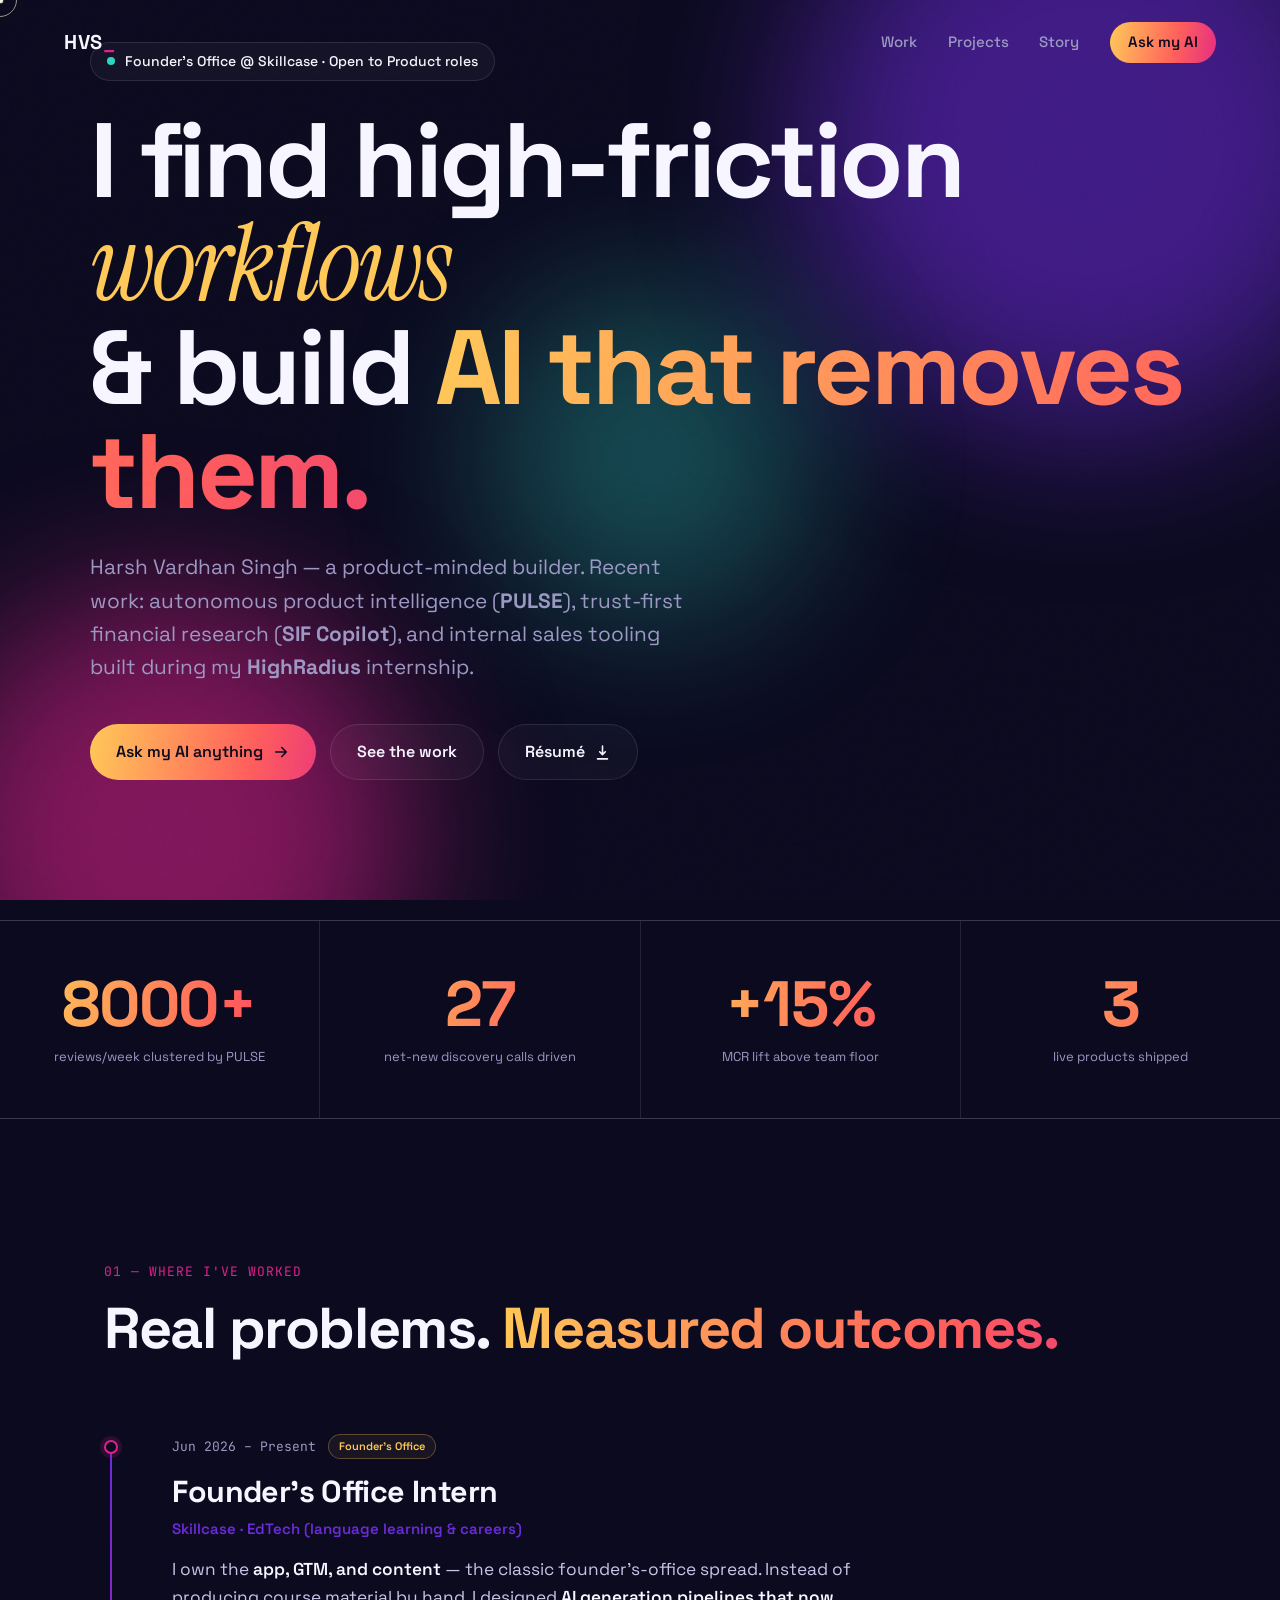
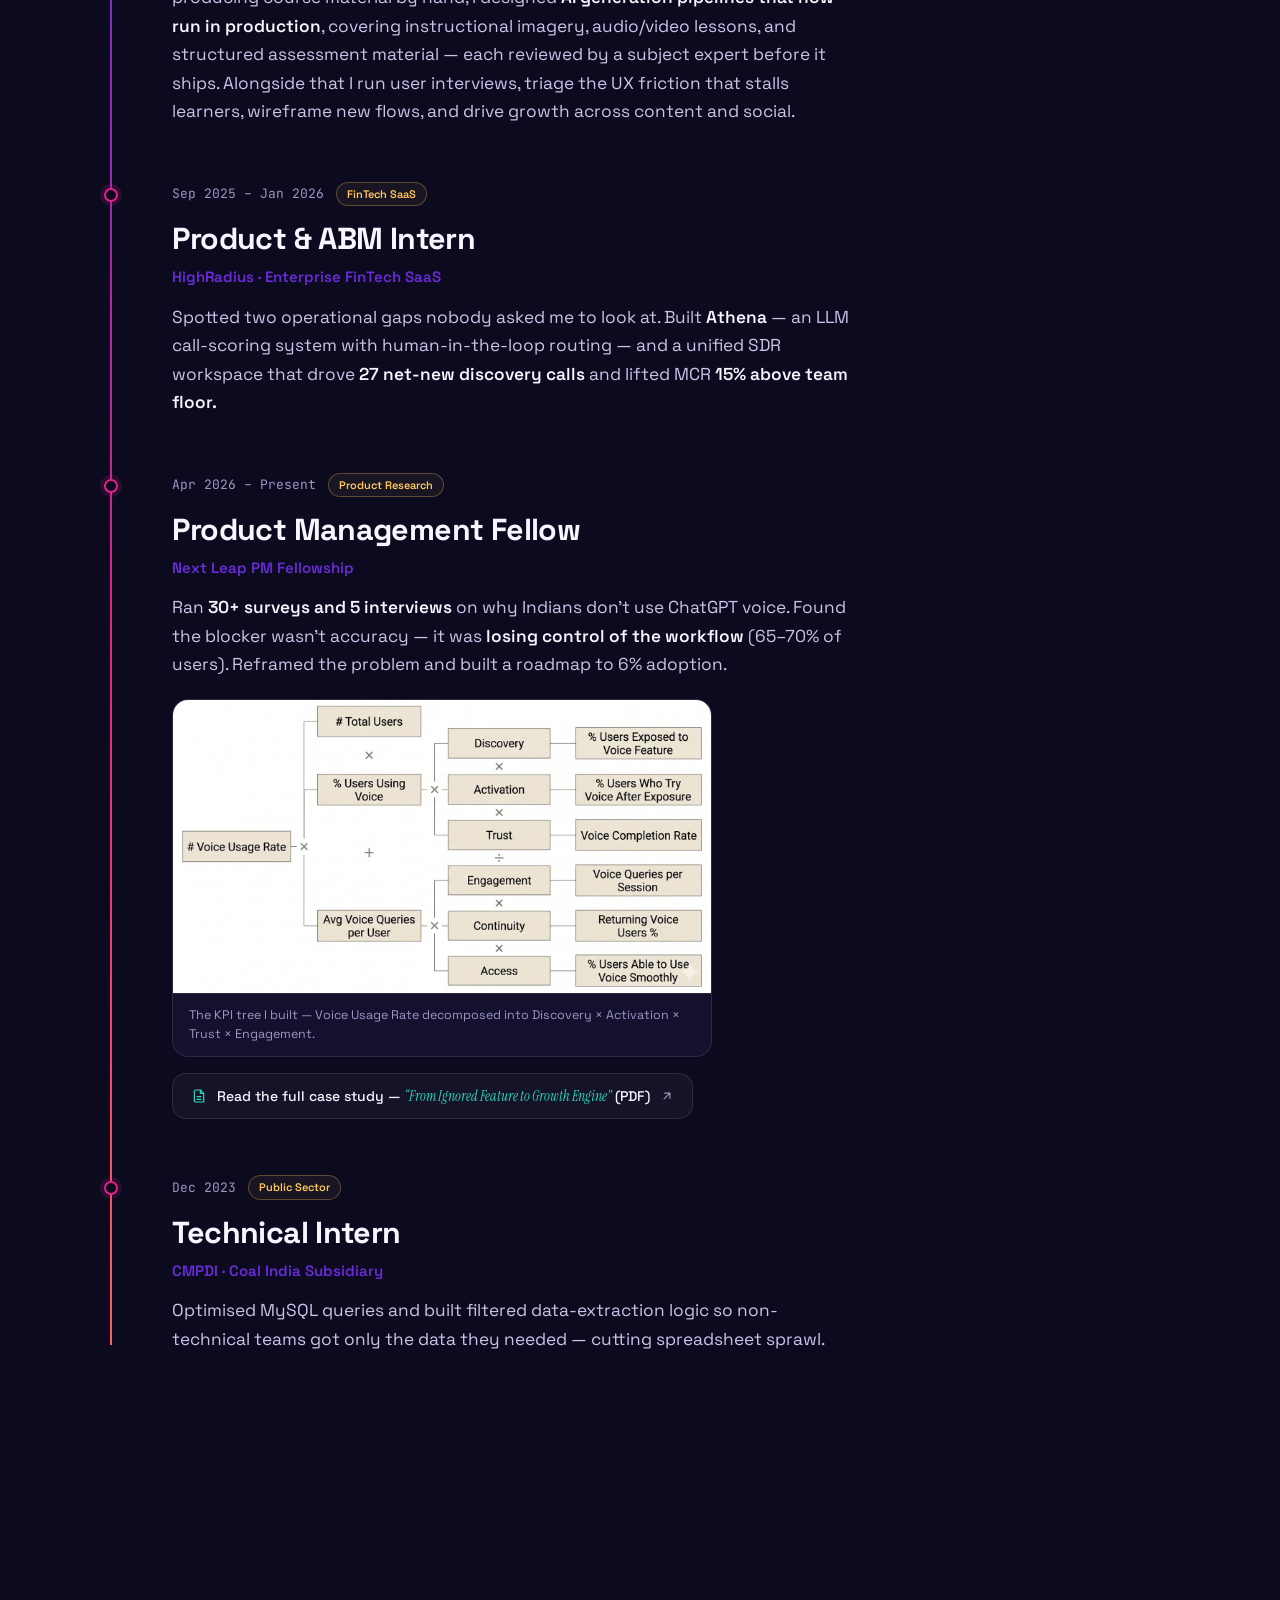
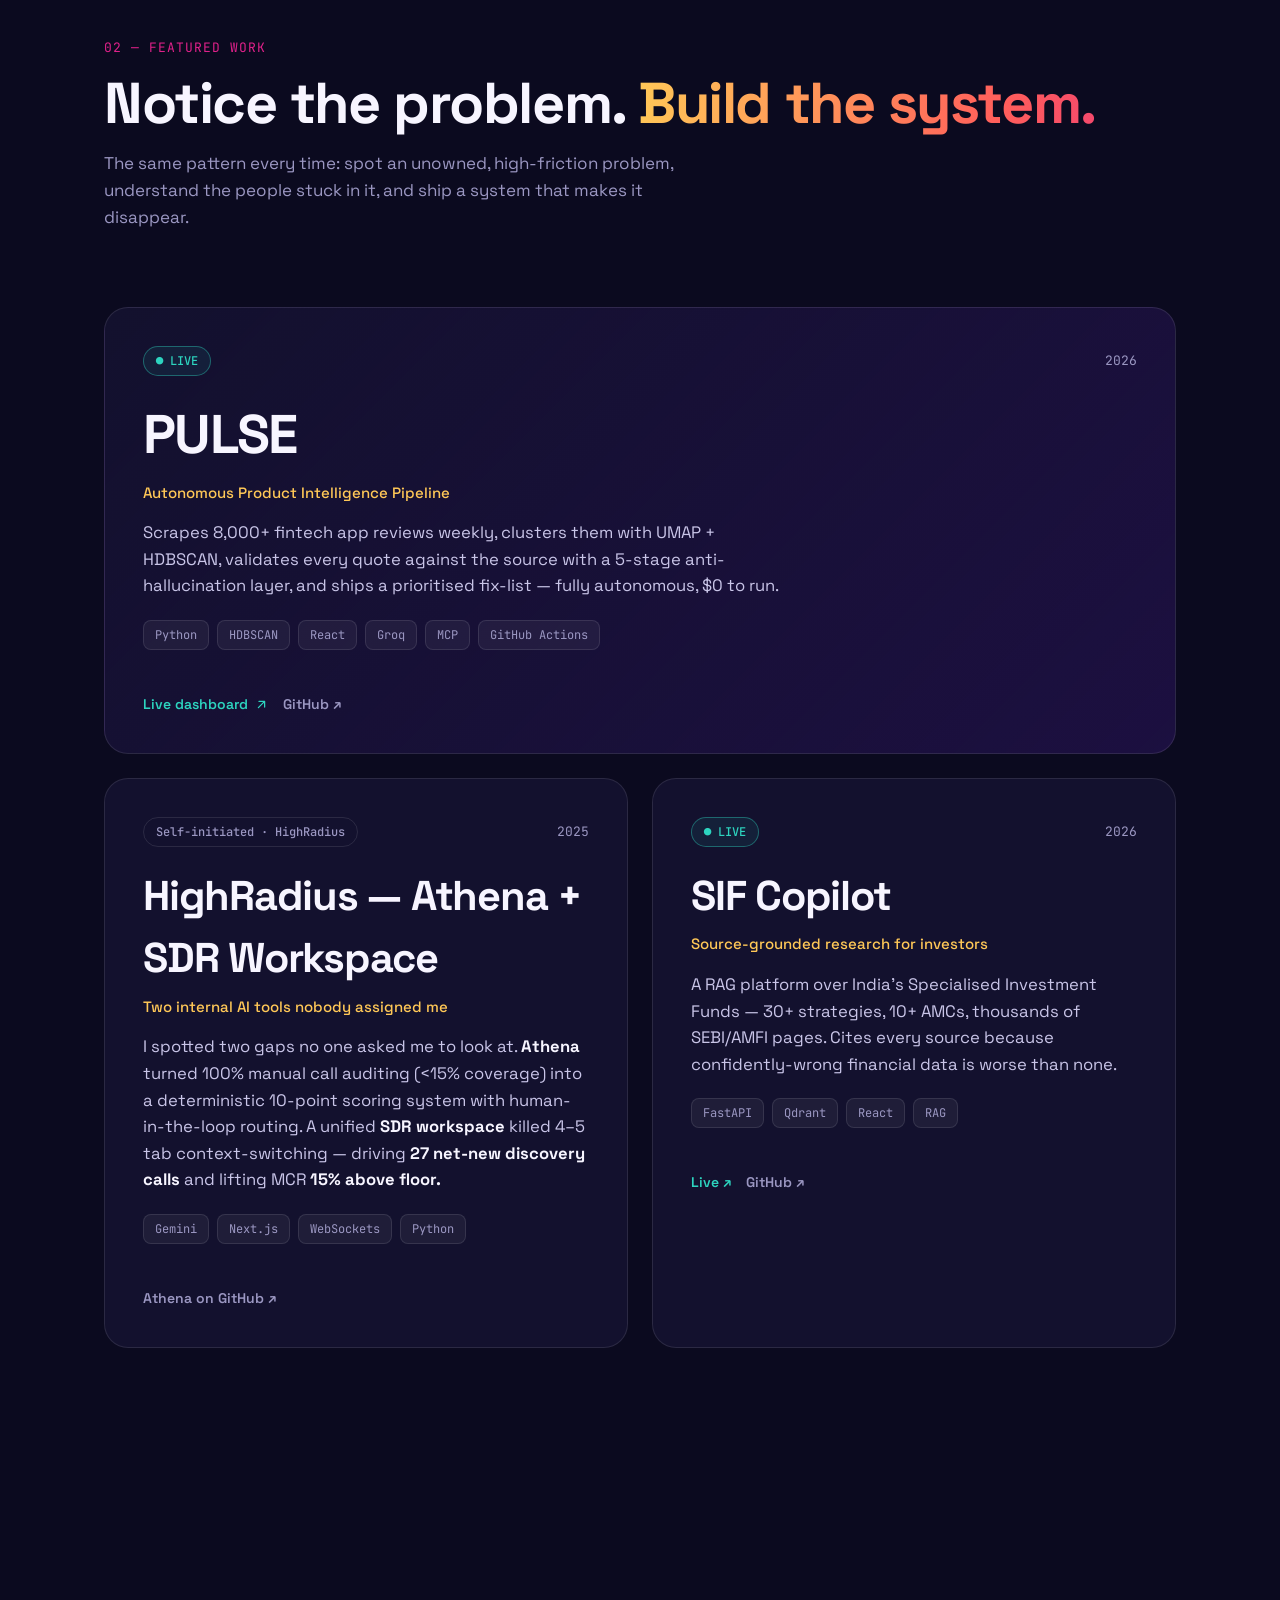
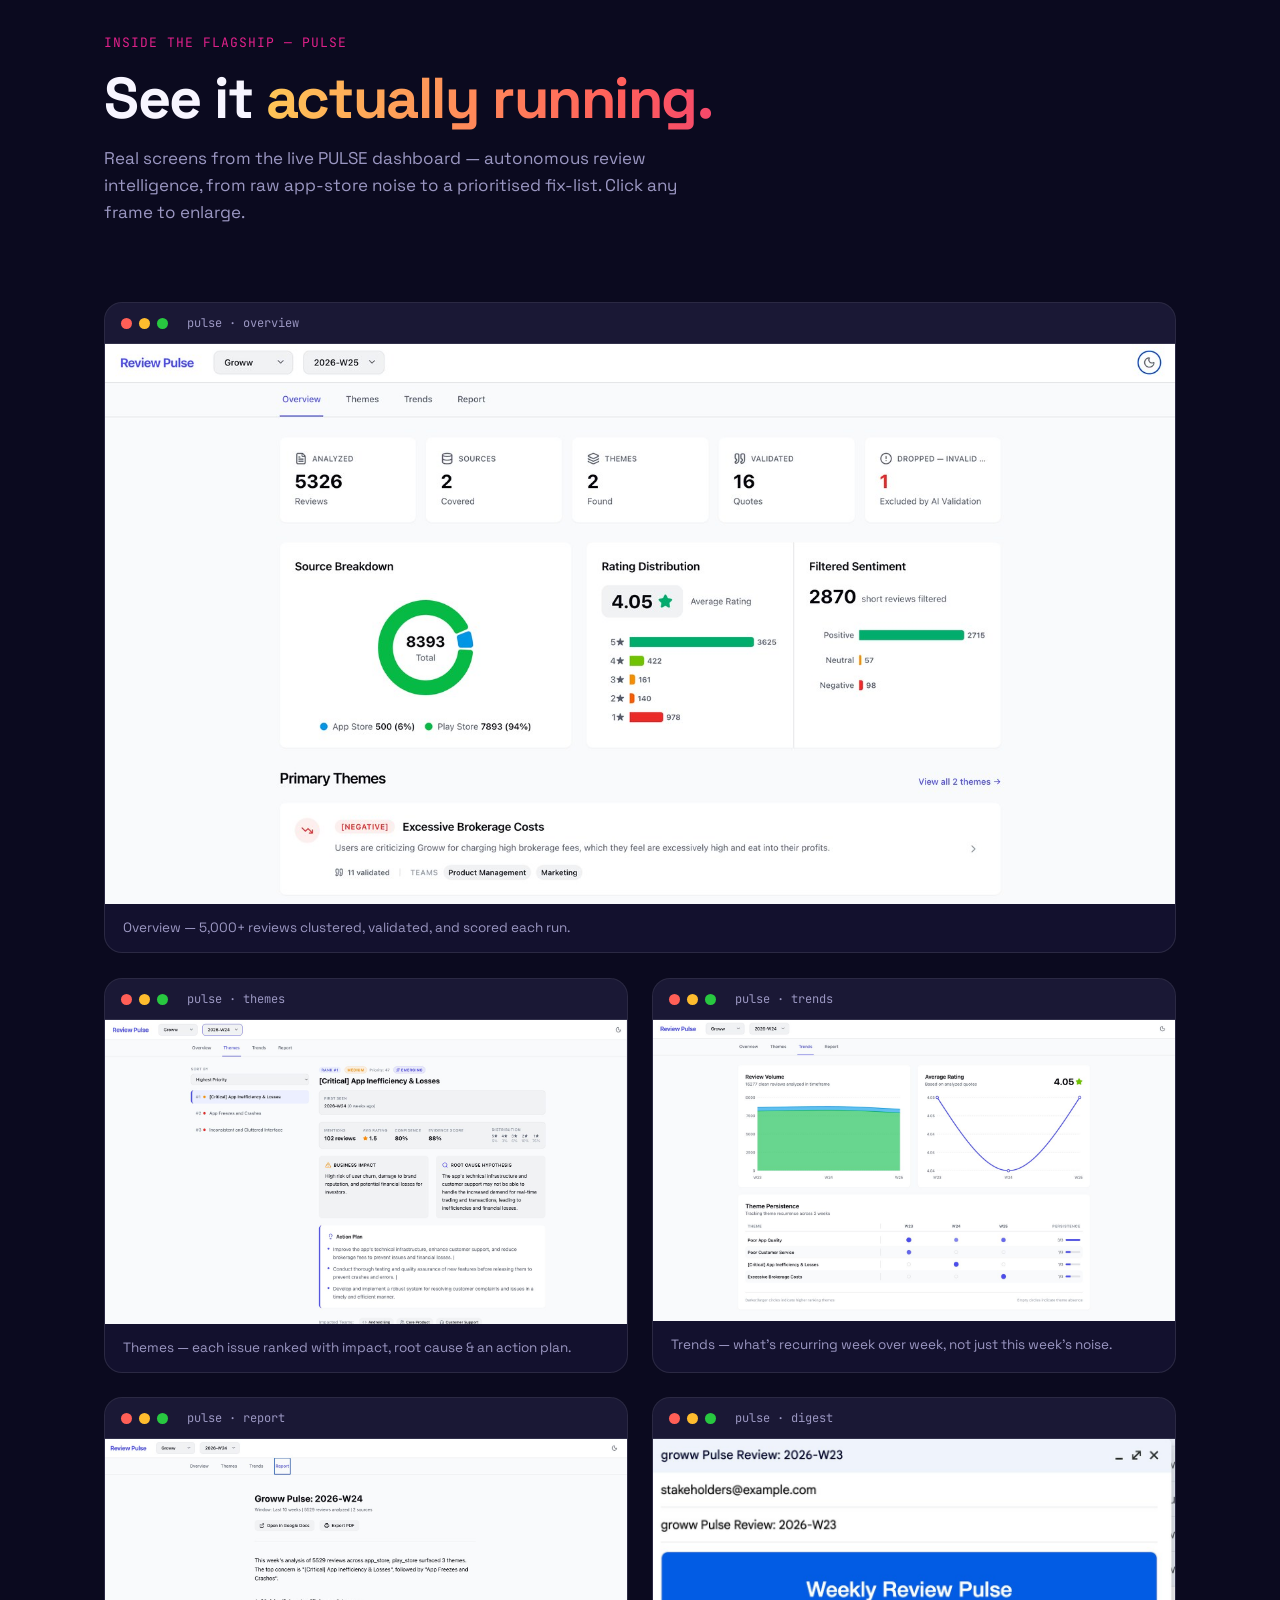
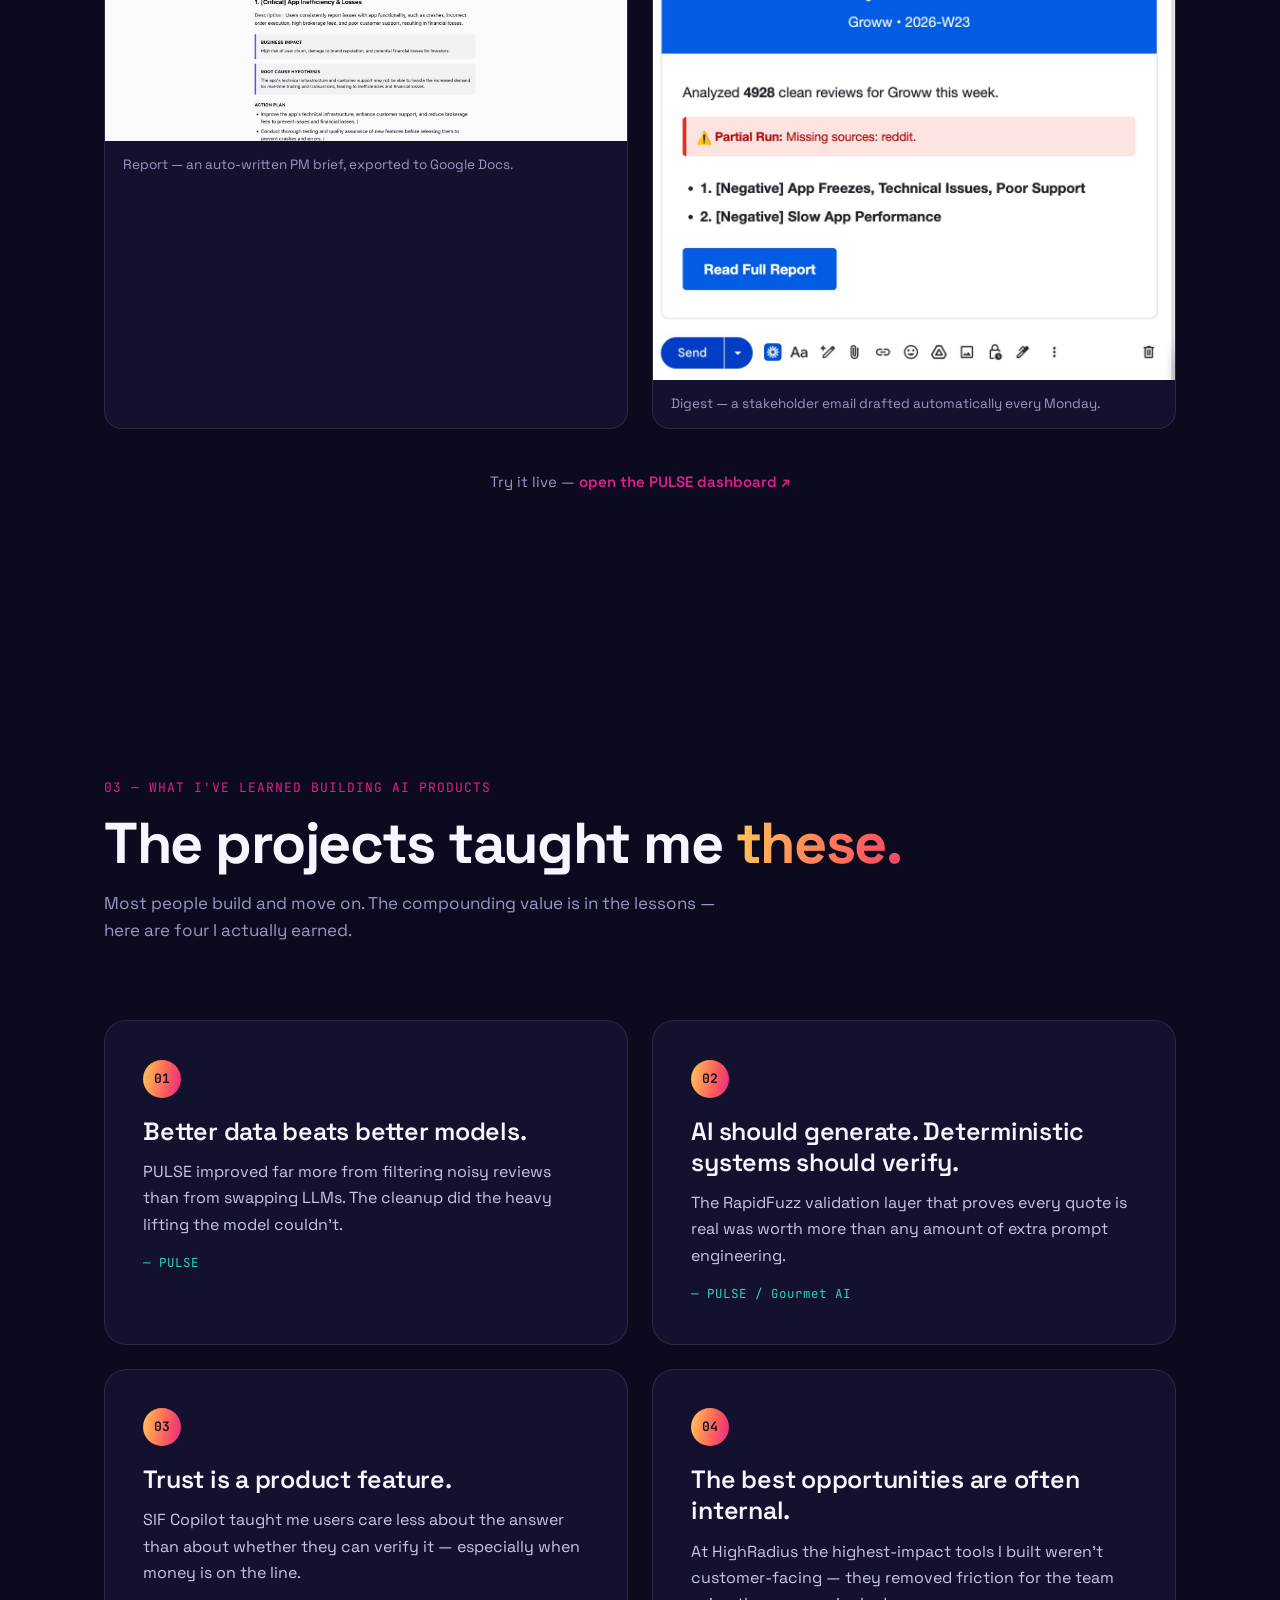
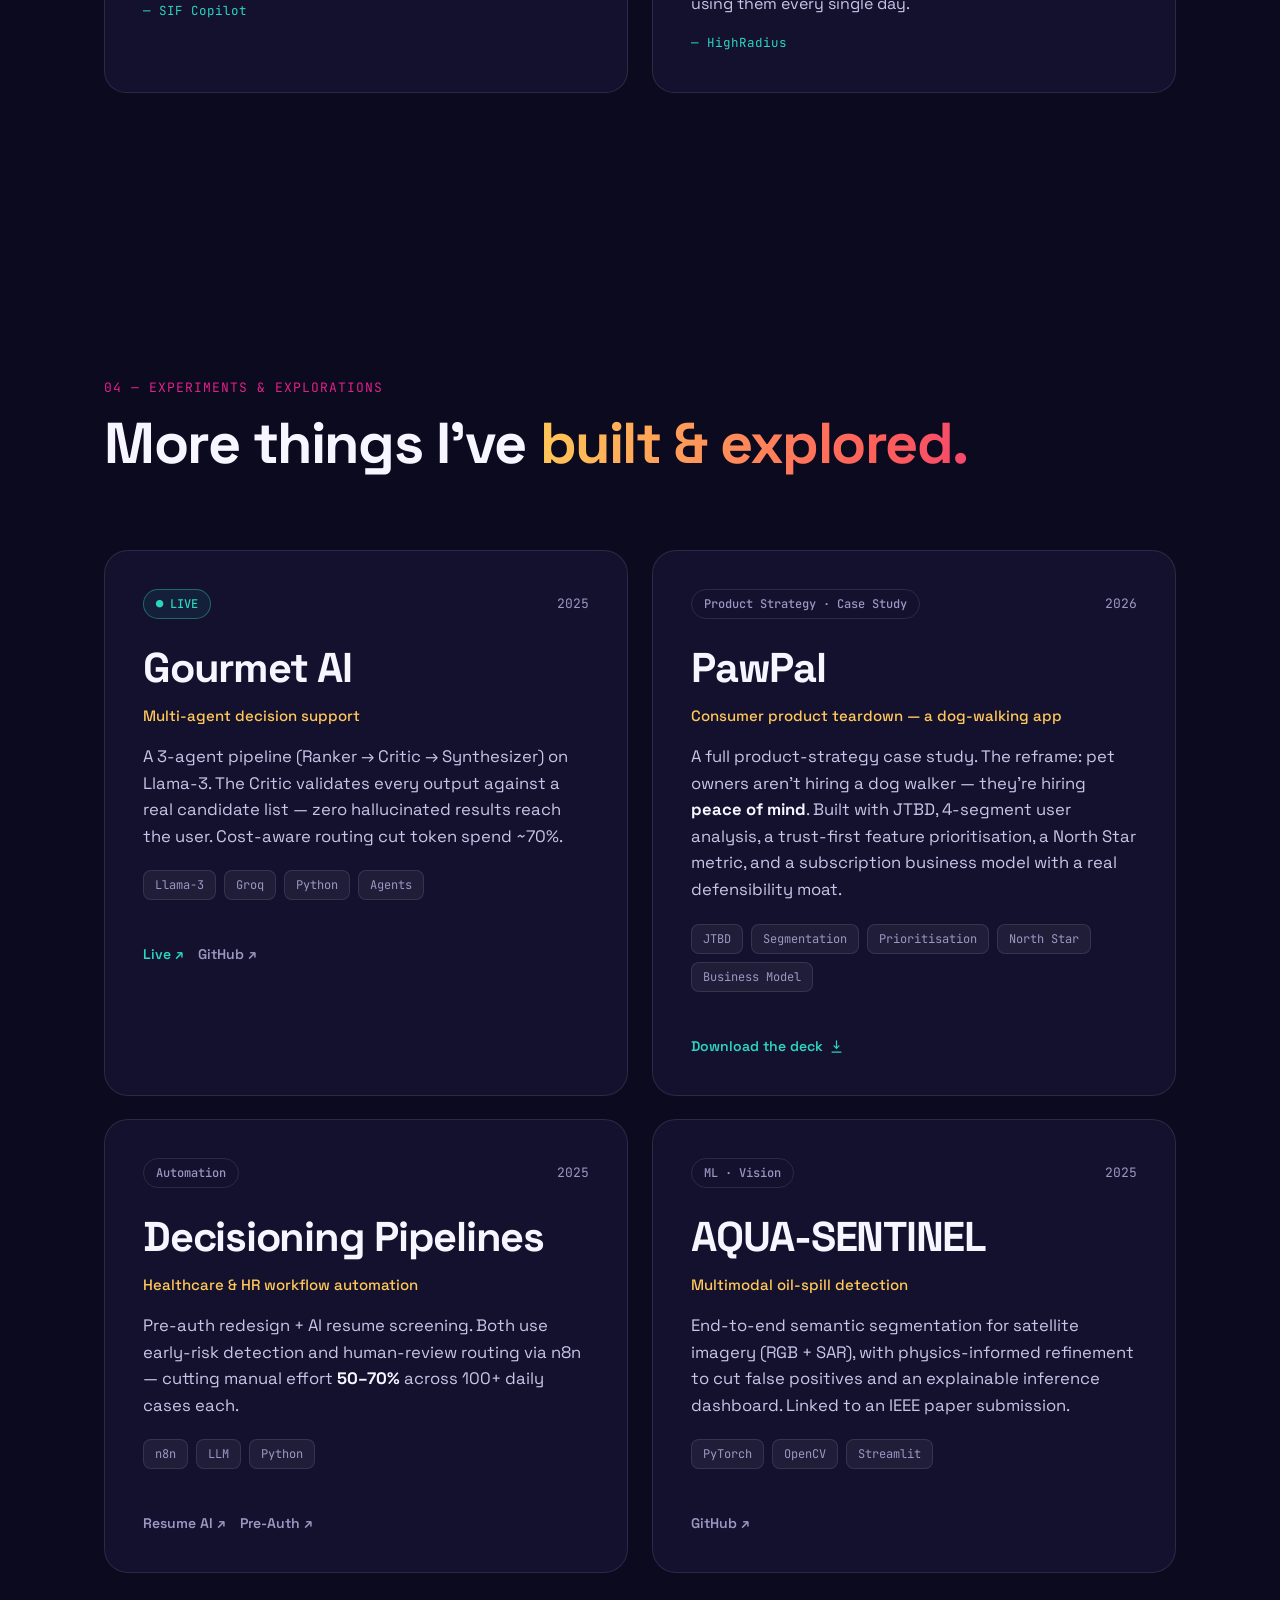
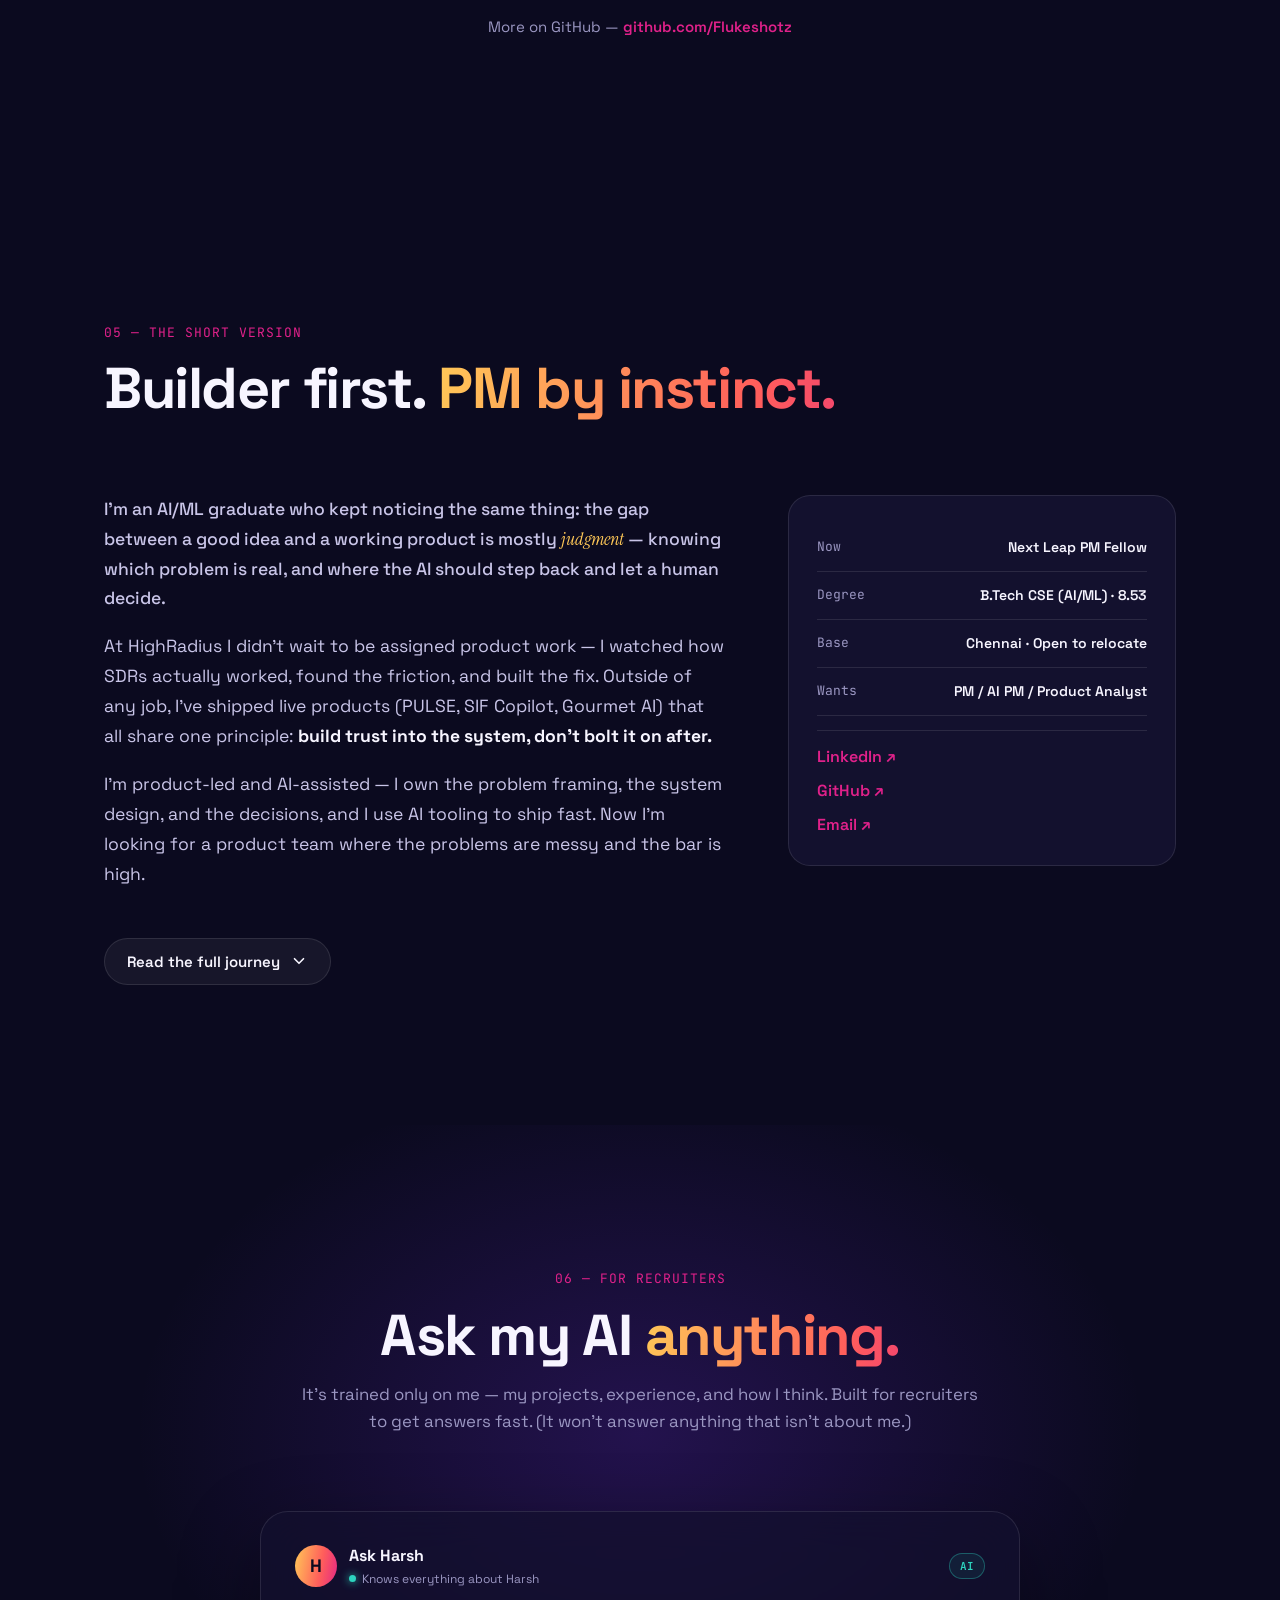
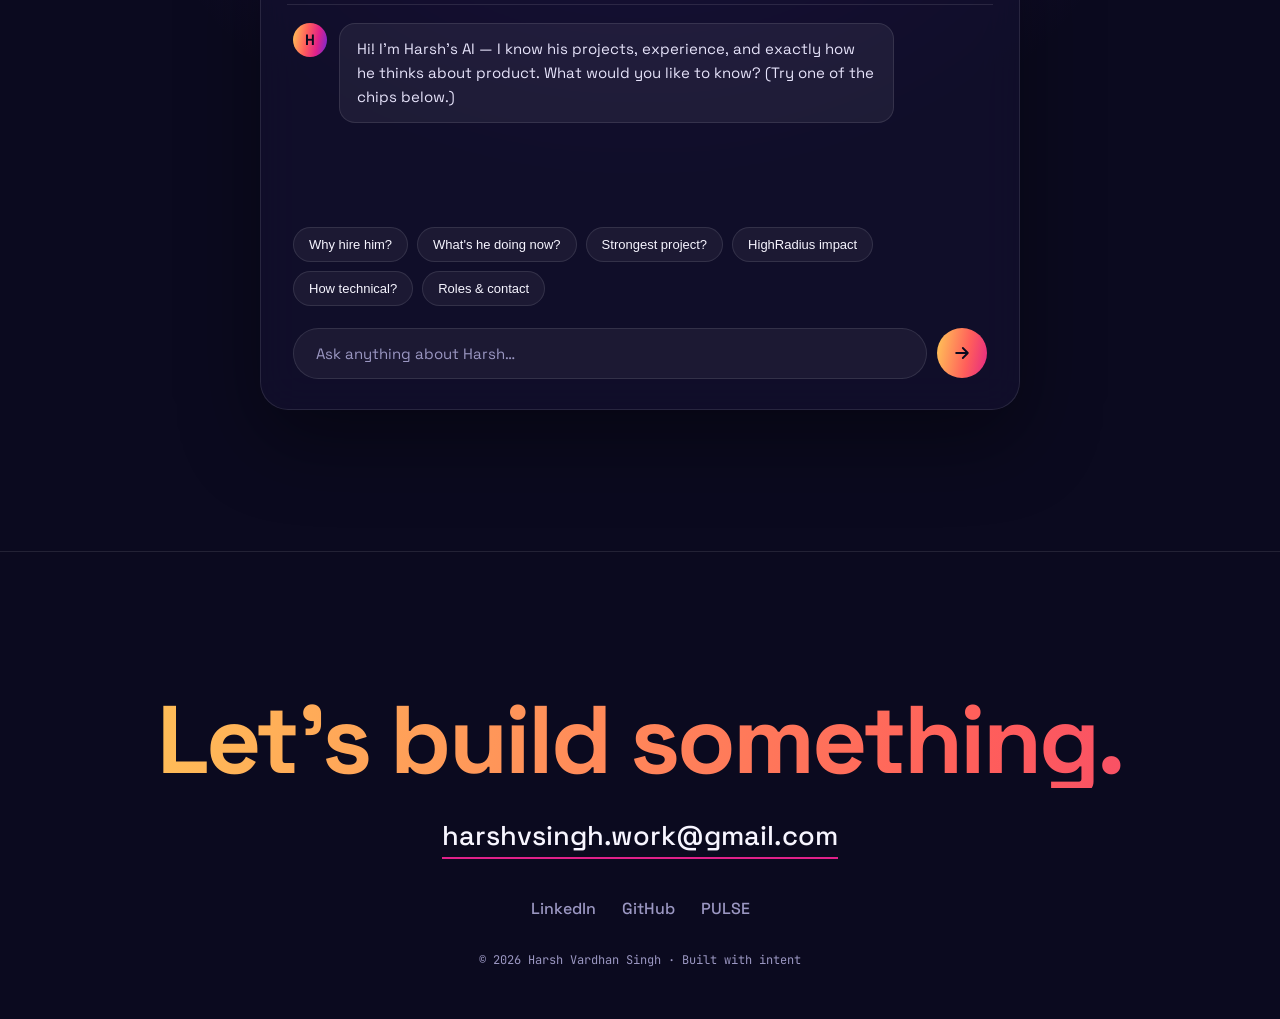
==== commit 980e5b40: "Correct Skillcase start date to Jun 2026 Co-Authored-By: Claude Opus 5 <noreply@anthropic.com>" ====
--- a/index.html
+++ b/index.html
@@ -175,7 +175,7 @@
     <article class="tl-item" data-reveal>
       <div class="tl-marker"></div>
       <div class="tl-meta">
-        <span class="tl-date">2026 – Present</span>
+        <span class="tl-date">Jun 2026 – Present</span>
         <span class="tl-tag">Founder's Office</span>
       </div>
       <h3 class="tl-role">Founder's Office Intern</h3>
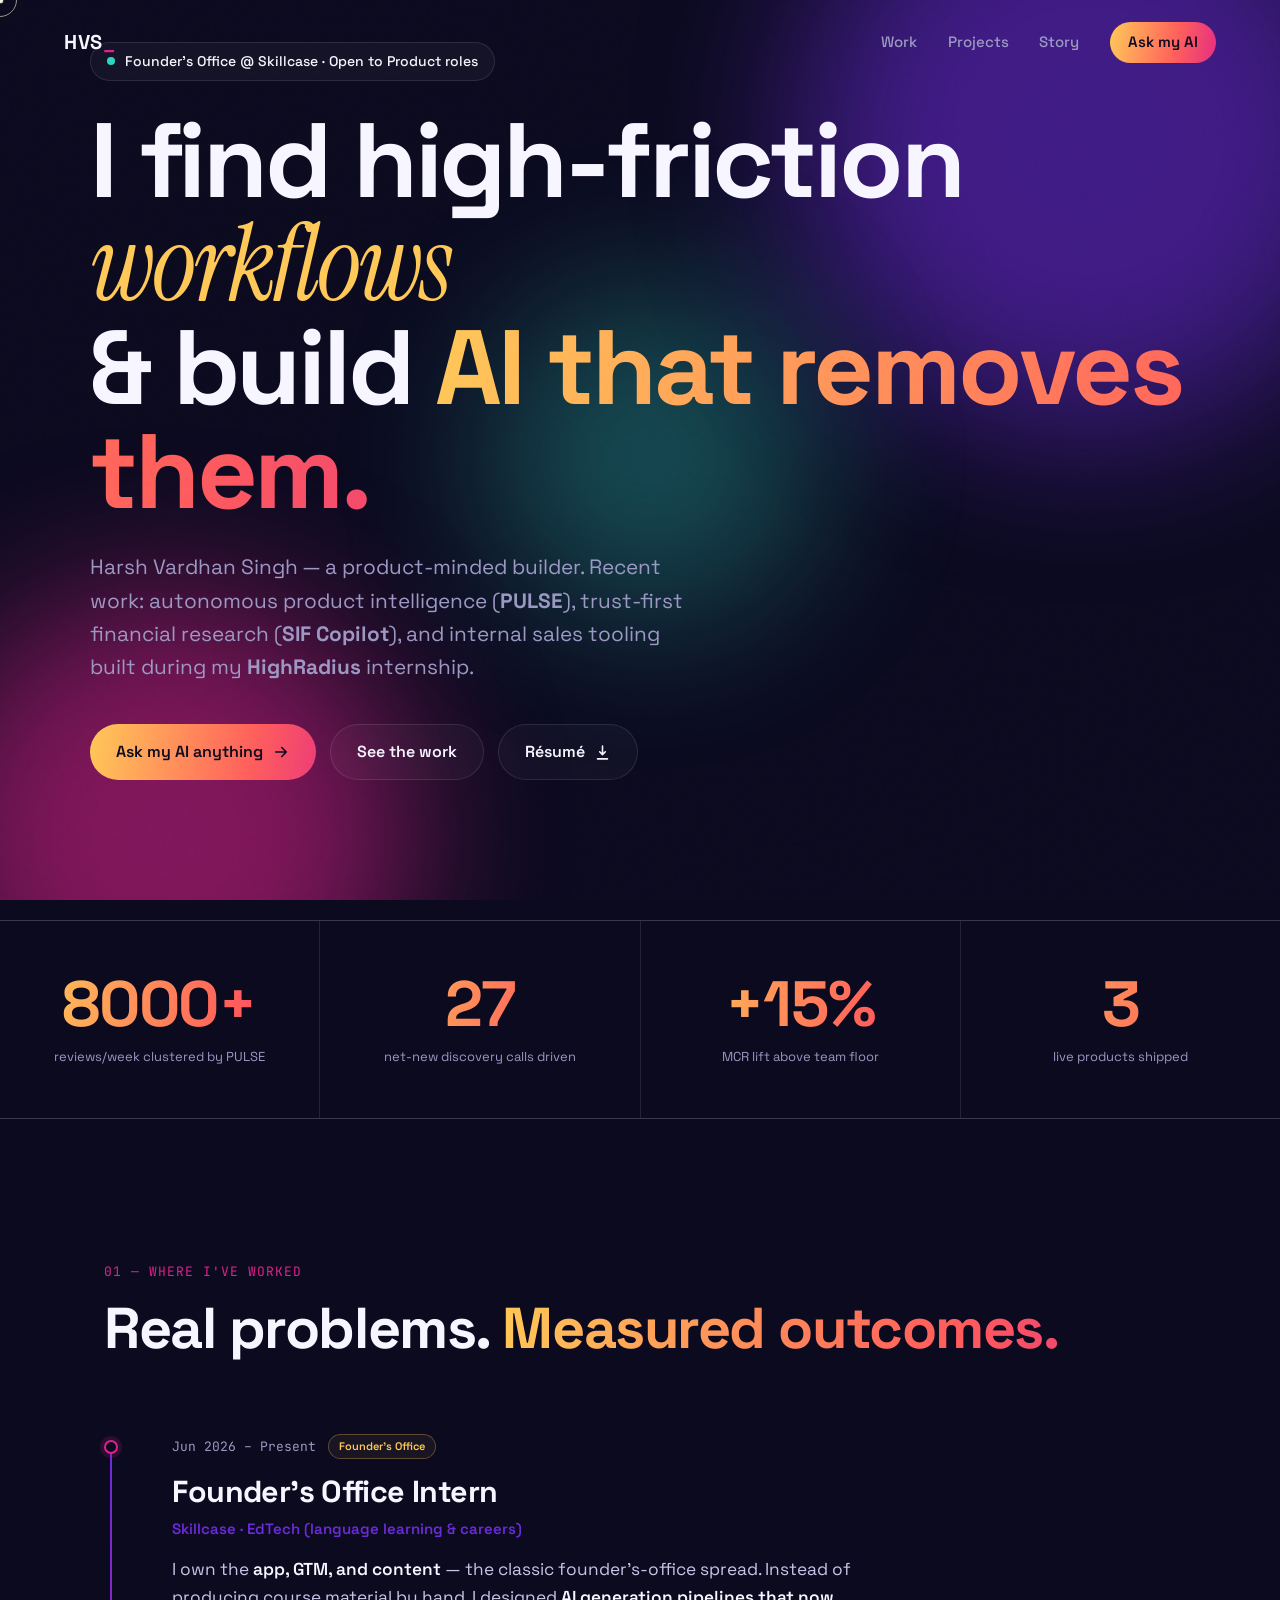
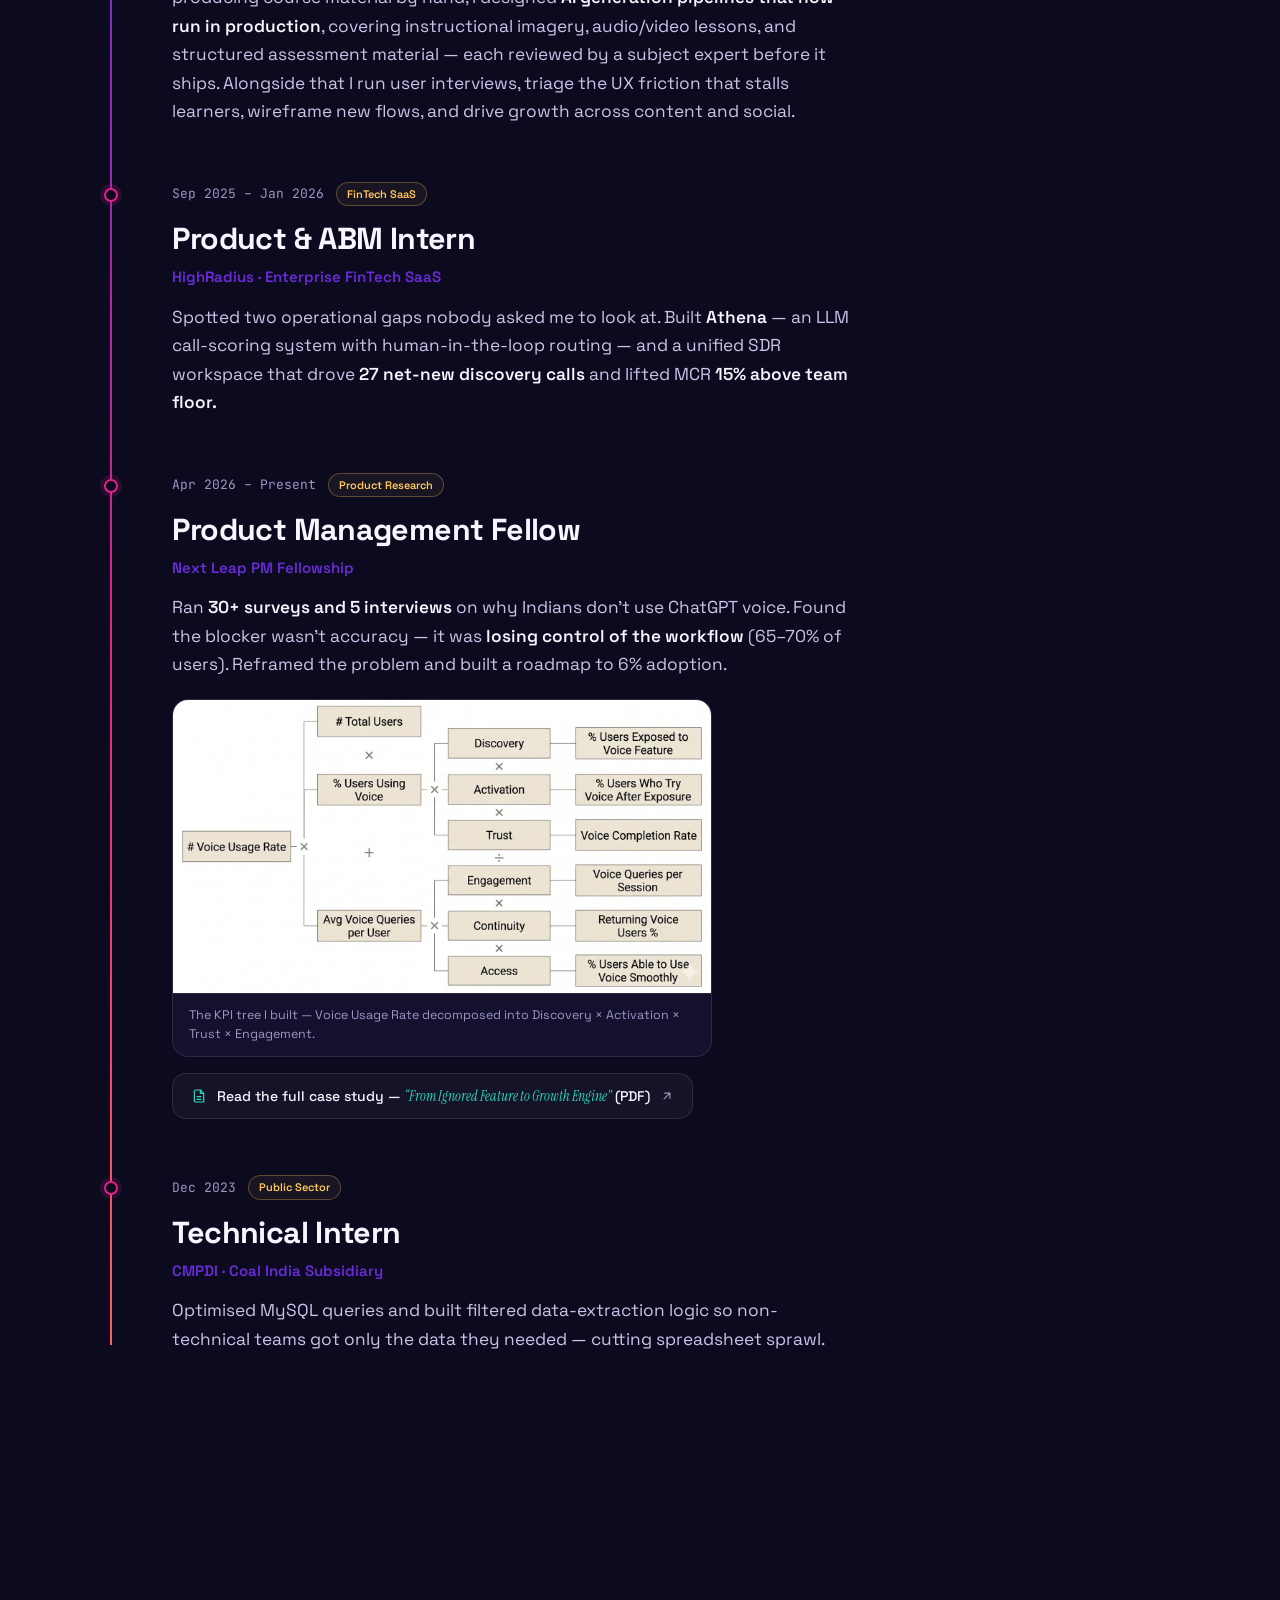
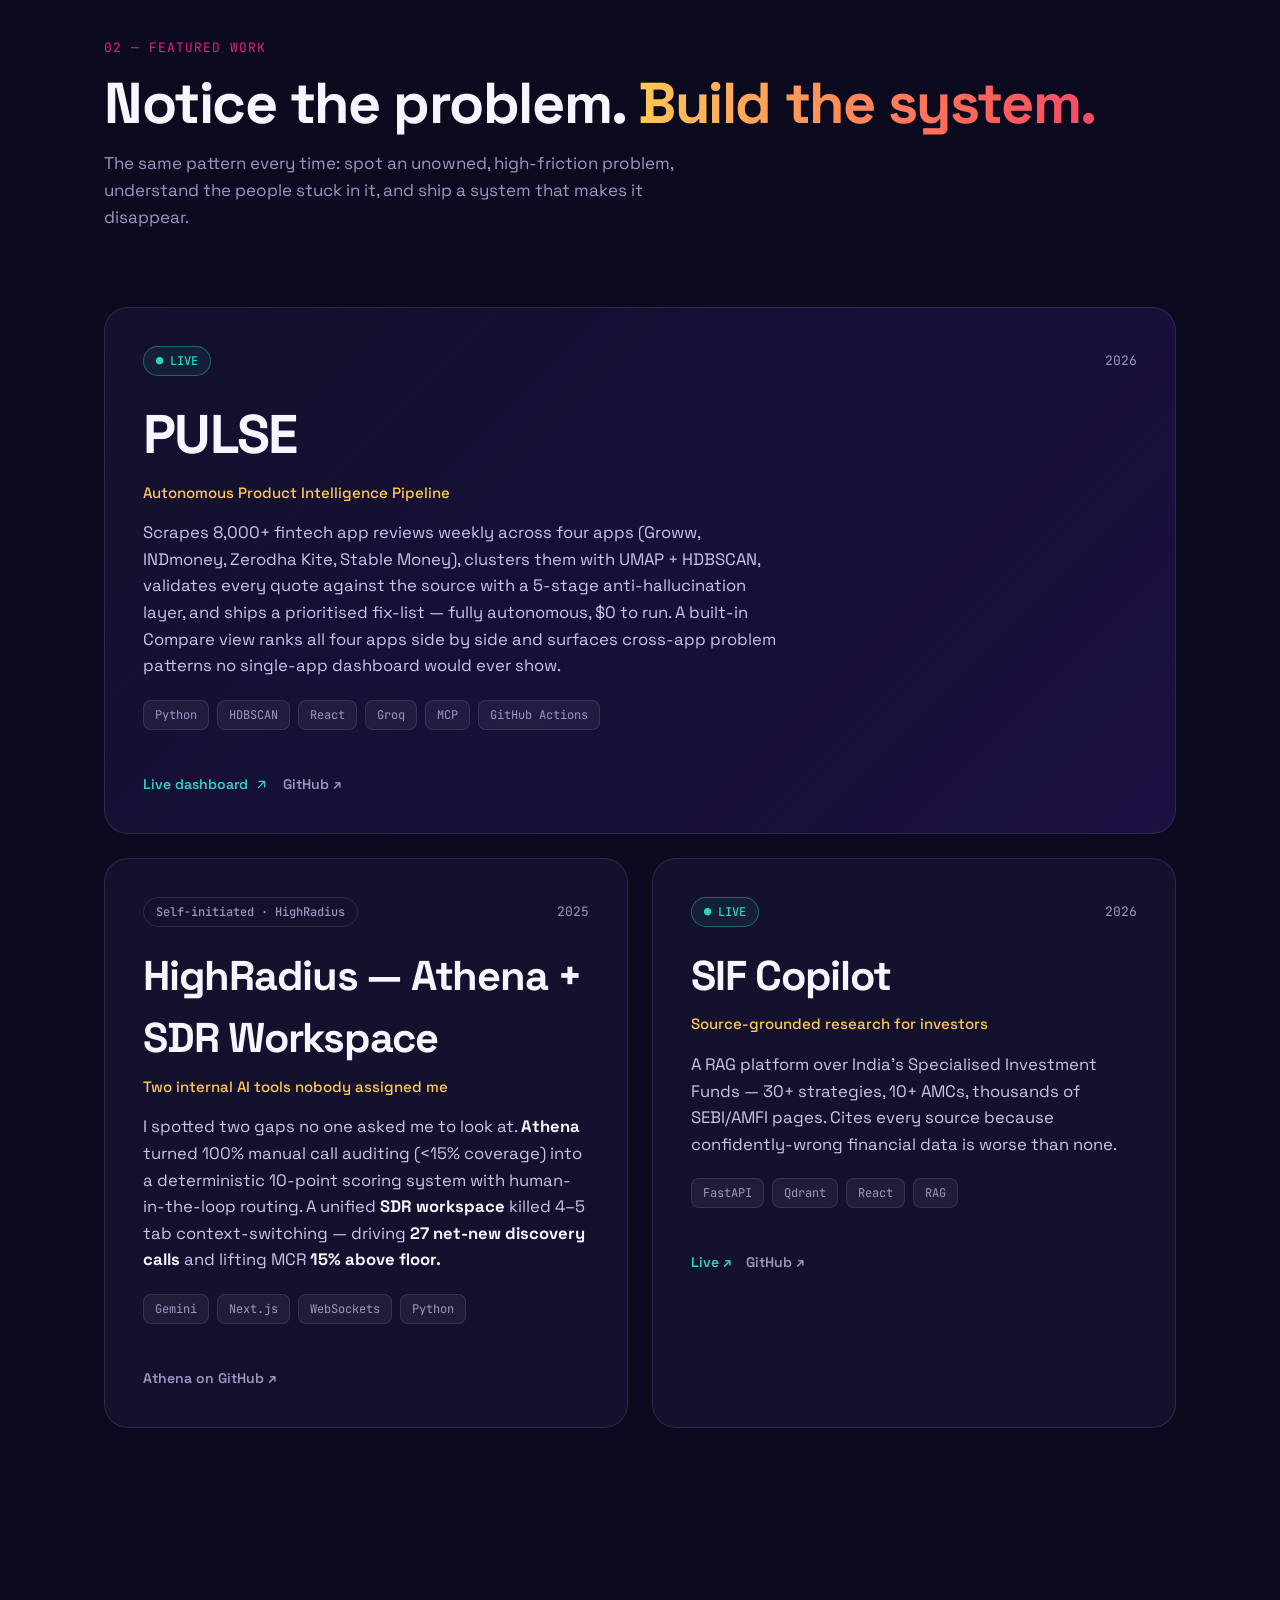
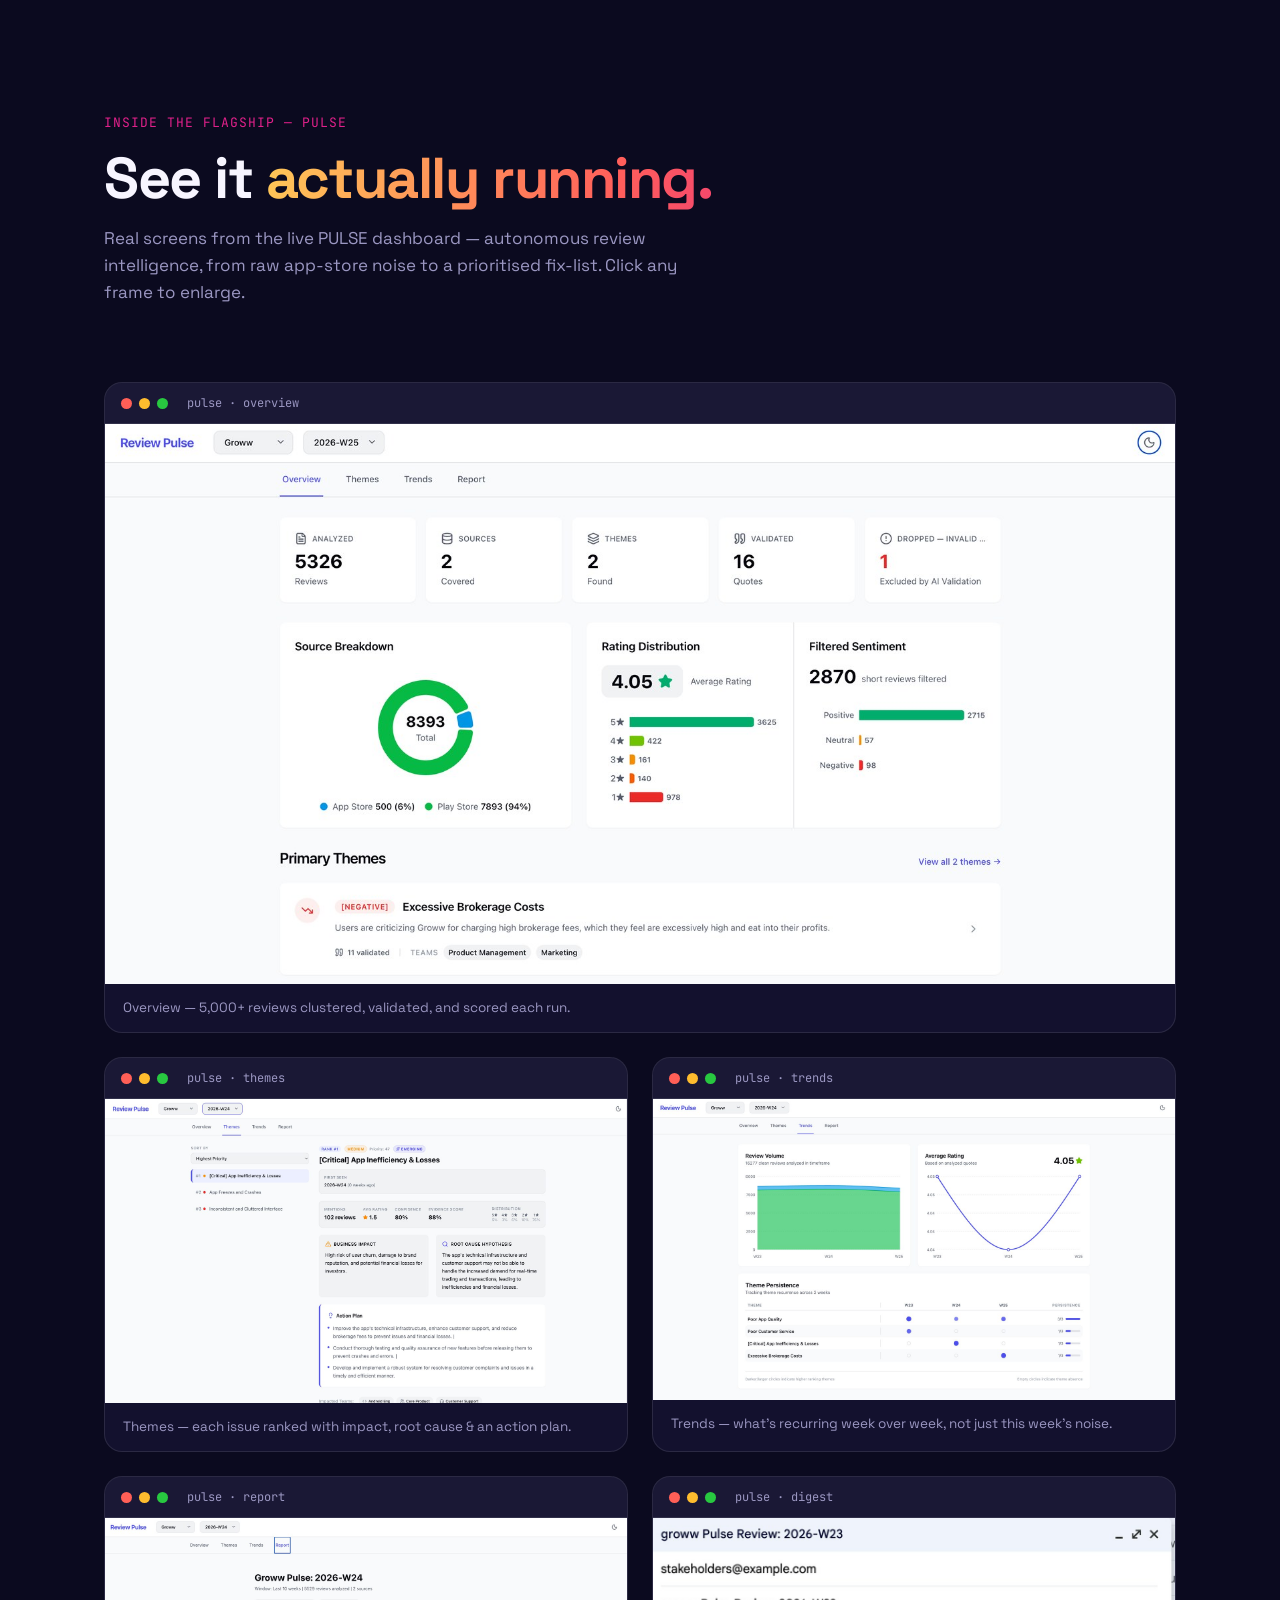
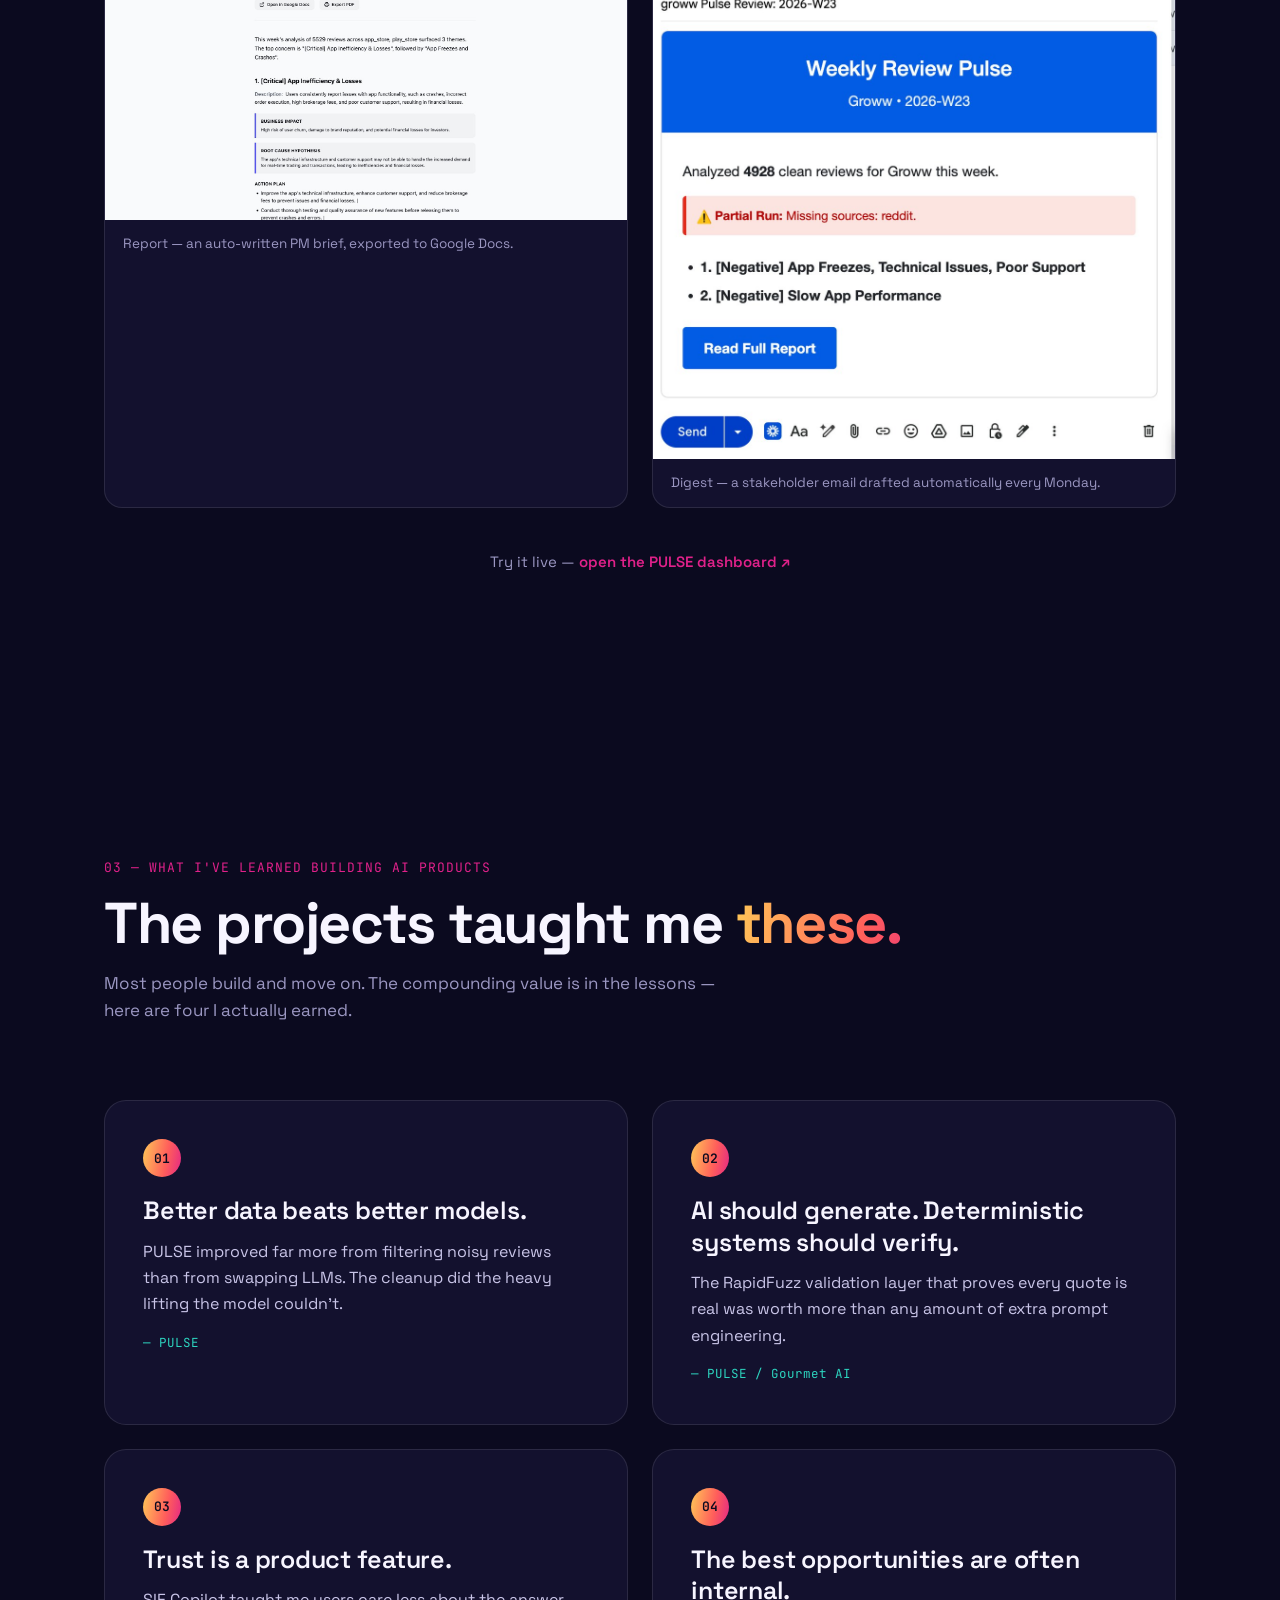
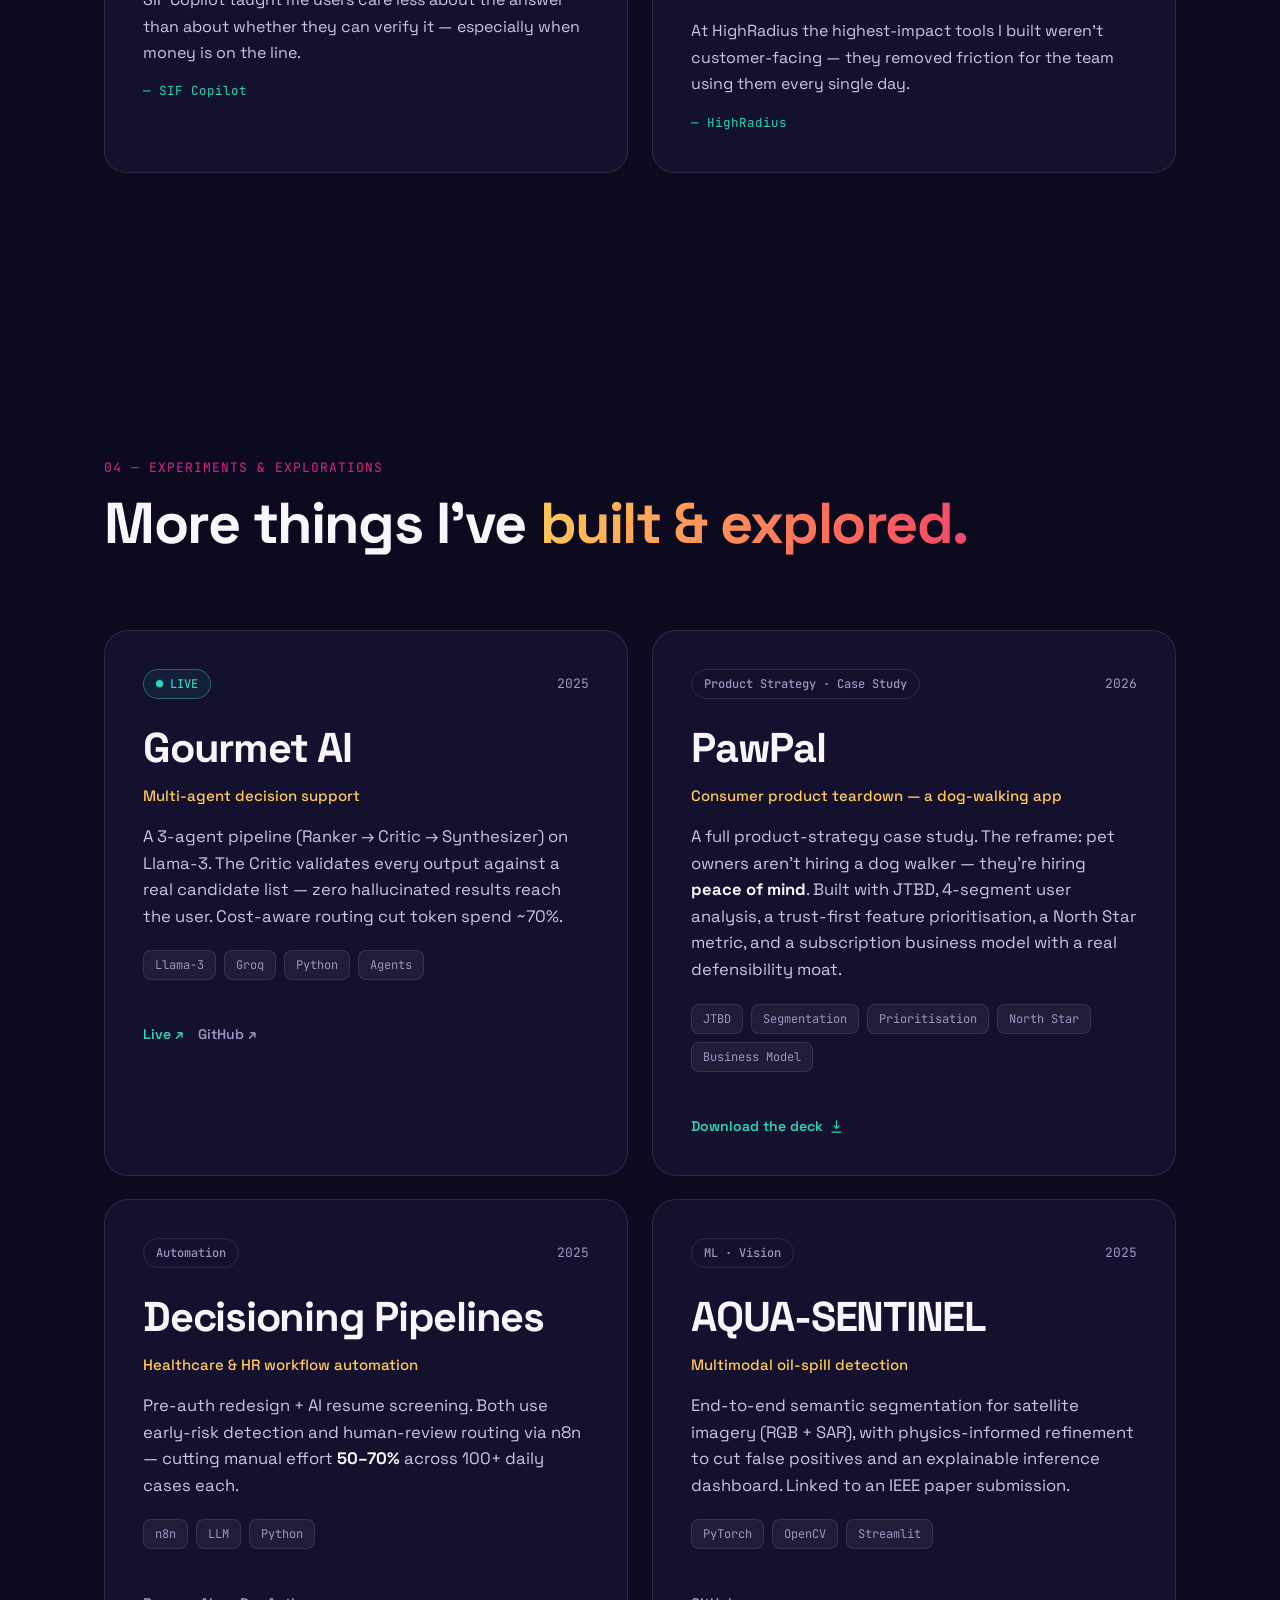
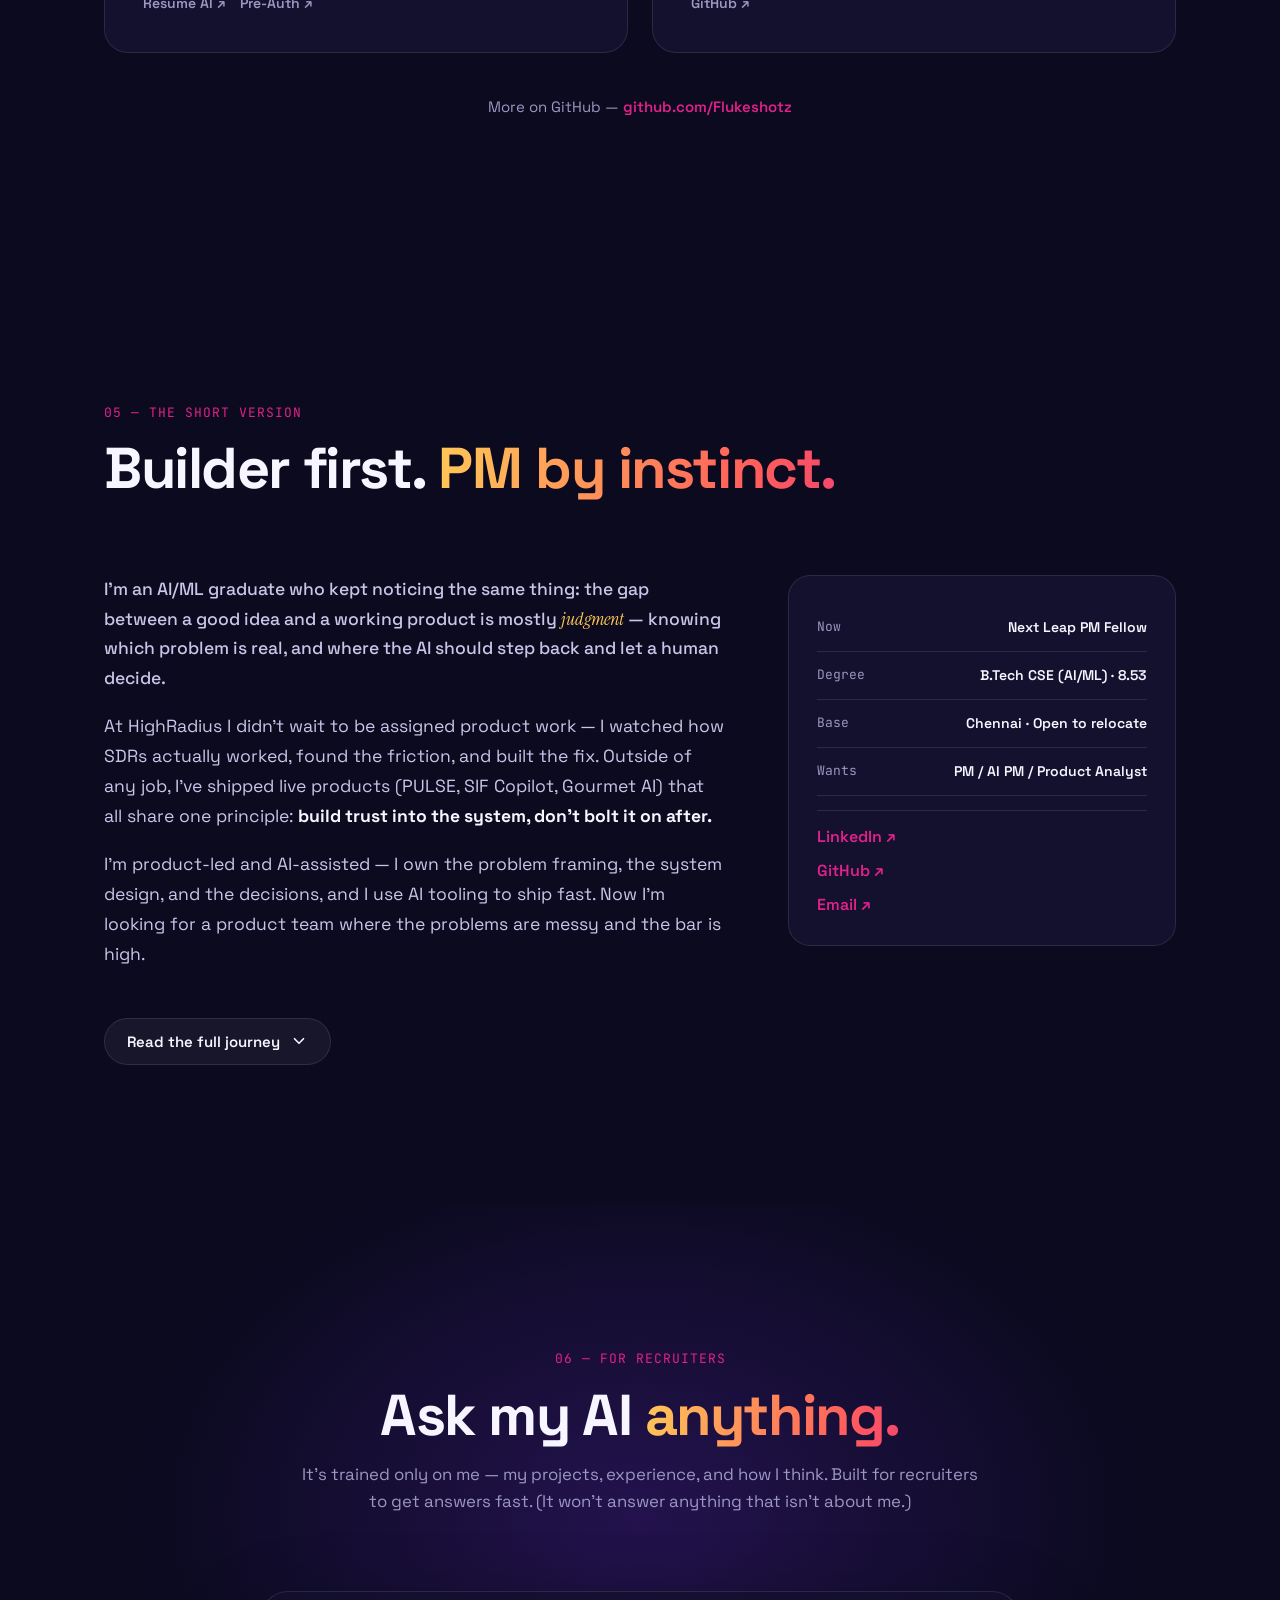
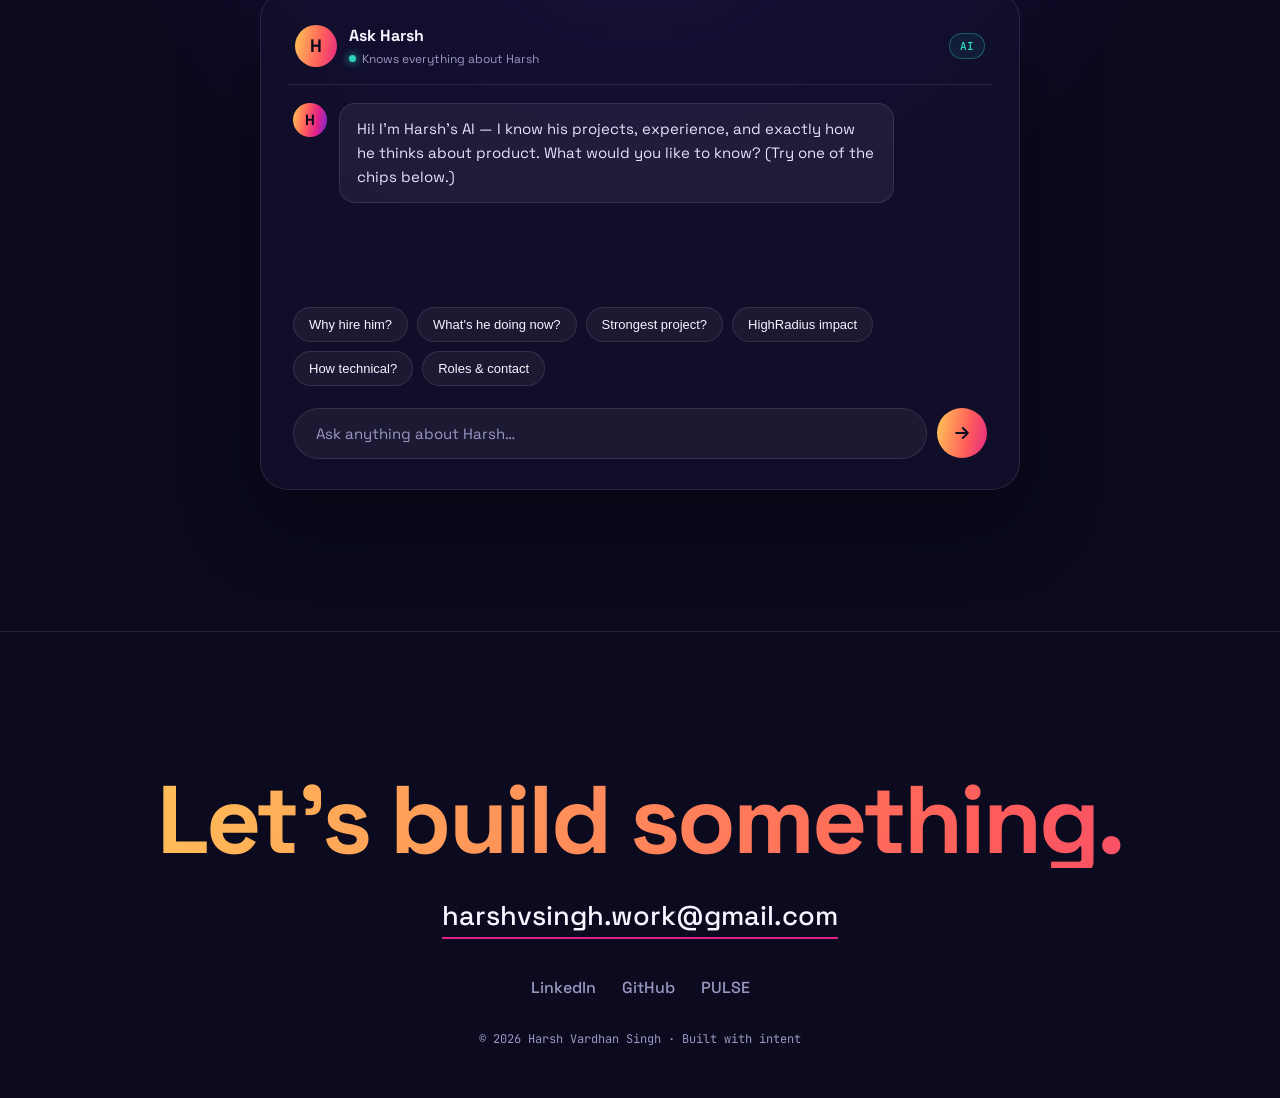
==== commit 25dda208: "Sync recent PULSE work into the portfolio PULSE now genuinely tracks four apps (Groww, INDmoney, Zer" ====
--- a/index.html
+++ b/index.html
@@ -3,9 +3,6 @@
 <head>
 <meta charset="UTF-8" />
 <meta name="viewport" content="width=device-width, initial-scale=1.0" />
-
-<!-- ⚠️ BEFORE LAUNCH: replace every "https://your-domain.com" below with your real
-     deployed URL (e.g. https://harshvsingh.vercel.app). Used by Google + LinkedIn previews. -->
 
 <title>Harsh Vardhan Singh — AI Product Manager &amp; Builder</title>
 <meta name="description" content="Harsh Vardhan Singh — I find high-friction workflows and build AI-powered systems that remove them. Founder's Office @ Skillcase. Live work: PULSE (autonomous product intelligence), SIF Copilot (trust-first financial research), HighRadius internal tooling. Ask my AI anything." />
@@ -13,7 +10,7 @@
 <meta name="keywords" content="Harsh Vardhan Singh, AI Product Manager, Product Manager, AI PM, Product Analyst, PULSE, SIF Copilot, HighRadius, Next Leap PM Fellow, FinTech PM, RAG, LLM, India" />
 <meta name="robots" content="index, follow, max-image-preview:large" />
 <meta name="theme-color" content="#0B0A1F" />
-<link rel="canonical" href="https://your-domain.com/" />
+<link rel="canonical" href="https://portfolio-tau-ashen-94.vercel.app/" />
 
 <!-- favicon: inline SVG, no extra file needed -->
 <link rel="icon" href="data:image/svg+xml,%3Csvg xmlns='http://www.w3.org/2000/svg' viewBox='0 0 64 64'%3E%3Crect width='64' height='64' rx='14' fill='%230B0A1F'/%3E%3Ctext x='32' y='44' font-family='monospace' font-size='30' font-weight='700' fill='%23E0218A' text-anchor='middle'%3EH%3C/text%3E%3C/svg%3E" />
@@ -21,10 +18,10 @@
 <!-- Open Graph (LinkedIn, Slack, WhatsApp, Facebook) -->
 <meta property="og:type" content="website" />
 <meta property="og:site_name" content="Harsh Vardhan Singh" />
-<meta property="og:url" content="https://your-domain.com/" />
+<meta property="og:url" content="https://portfolio-tau-ashen-94.vercel.app/" />
 <meta property="og:title" content="Harsh Vardhan Singh — AI Product Manager &amp; Builder" />
 <meta property="og:description" content="I find high-friction workflows and build AI that removes them — PULSE, SIF Copilot, HighRadius tooling. Live products, real outcomes, and an AI that answers recruiters' questions." />
-<meta property="og:image" content="https://your-domain.com/og-image.png" />
+<meta property="og:image" content="https://portfolio-tau-ashen-94.vercel.app/og-image.png" />
 <meta property="og:image:width" content="1200" />
 <meta property="og:image:height" content="630" />
 <meta property="og:image:alt" content="Harsh Vardhan Singh — I build AI products that actually ship." />
@@ -34,7 +31,7 @@
 <meta name="twitter:card" content="summary_large_image" />
 <meta name="twitter:title" content="Harsh Vardhan Singh — AI Product Manager &amp; Builder" />
 <meta name="twitter:description" content="I find high-friction workflows and build AI that removes them — PULSE, SIF Copilot, HighRadius tooling. Live products, real outcomes, and an AI that answers recruiters' questions." />
-<meta name="twitter:image" content="https://your-domain.com/og-image.png" />
+<meta name="twitter:image" content="https://portfolio-tau-ashen-94.vercel.app/og-image.png" />
 
 <link rel="preconnect" href="https://fonts.googleapis.com">
 <link rel="preconnect" href="https://fonts.gstatic.com" crossorigin>
@@ -47,8 +44,8 @@
   "@context": "https://schema.org",
   "@type": "Person",
   "name": "Harsh Vardhan Singh",
-  "url": "https://your-domain.com/",
-  "image": "https://your-domain.com/og-image.png",
+  "url": "https://portfolio-tau-ashen-94.vercel.app/",
+  "image": "https://portfolio-tau-ashen-94.vercel.app/og-image.png",
   "jobTitle": "Founder's Office Intern",
   "worksFor": { "@type": "Organization", "name": "Skillcase" },
   "description": "AI Product Manager and builder of live AI products. ex-HighRadius, Next Leap PM Fellow.",
@@ -269,16 +266,19 @@
       <h3 class="proj-name">PULSE</h3>
       <p class="proj-tag">Autonomous Product Intelligence Pipeline</p>
       <p class="proj-desc">
-        Scrapes 8,000+ fintech app reviews weekly, clusters them with UMAP +
+        Scrapes 8,000+ fintech app reviews weekly across four apps (Groww,
+        INDmoney, Zerodha Kite, Stable Money), clusters them with UMAP +
         HDBSCAN, validates every quote against the source with a 5-stage
         anti-hallucination layer, and ships a prioritised fix-list — fully
-        autonomous, $0 to run.
+        autonomous, $0 to run. A built-in Compare view ranks all four apps
+        side by side and surfaces cross-app problem patterns no single-app
+        dashboard would ever show.
       </p>
       <div class="proj-stack">
         <span>Python</span><span>HDBSCAN</span><span>React</span><span>Groq</span><span>MCP</span><span>GitHub Actions</span>
       </div>
       <div class="proj-links">
-        <a href="https://pulse-production-b034.up.railway.app/" target="_blank" rel="noopener" class="proj-link live-link">
+        <a href="https://pulse-murex-six.vercel.app/" target="_blank" rel="noopener" class="proj-link live-link">
           Live dashboard
           <svg width="15" height="15" viewBox="0 0 24 24" fill="none"><path d="M7 17L17 7M17 7H8M17 7V16" stroke="currentColor" stroke-width="2" stroke-linecap="round" stroke-linejoin="round"/></svg>
         </a>
@@ -376,7 +376,7 @@
 
   <p class="proj-more reveal">
     Try it live —
-    <a href="https://pulse-production-b034.up.railway.app/" target="_blank" rel="noopener">open the PULSE dashboard ↗</a>
+    <a href="https://pulse-murex-six.vercel.app/" target="_blank" rel="noopener">open the PULSE dashboard ↗</a>
   </p>
 </section>
 
@@ -701,7 +701,7 @@
   <div class="footer-links">
     <a href="https://linkedin.com/in/harshv5111" target="_blank" rel="noopener">LinkedIn</a>
     <a href="https://github.com/Flukeshotz" target="_blank" rel="noopener">GitHub</a>
-    <a href="https://pulse-production-b034.up.railway.app/" target="_blank" rel="noopener">PULSE</a>
+    <a href="https://pulse-murex-six.vercel.app/" target="_blank" rel="noopener">PULSE</a>
   </div>
   <div class="footer-fine">© 2026 Harsh Vardhan Singh · Built with intent</div>
 </footer>
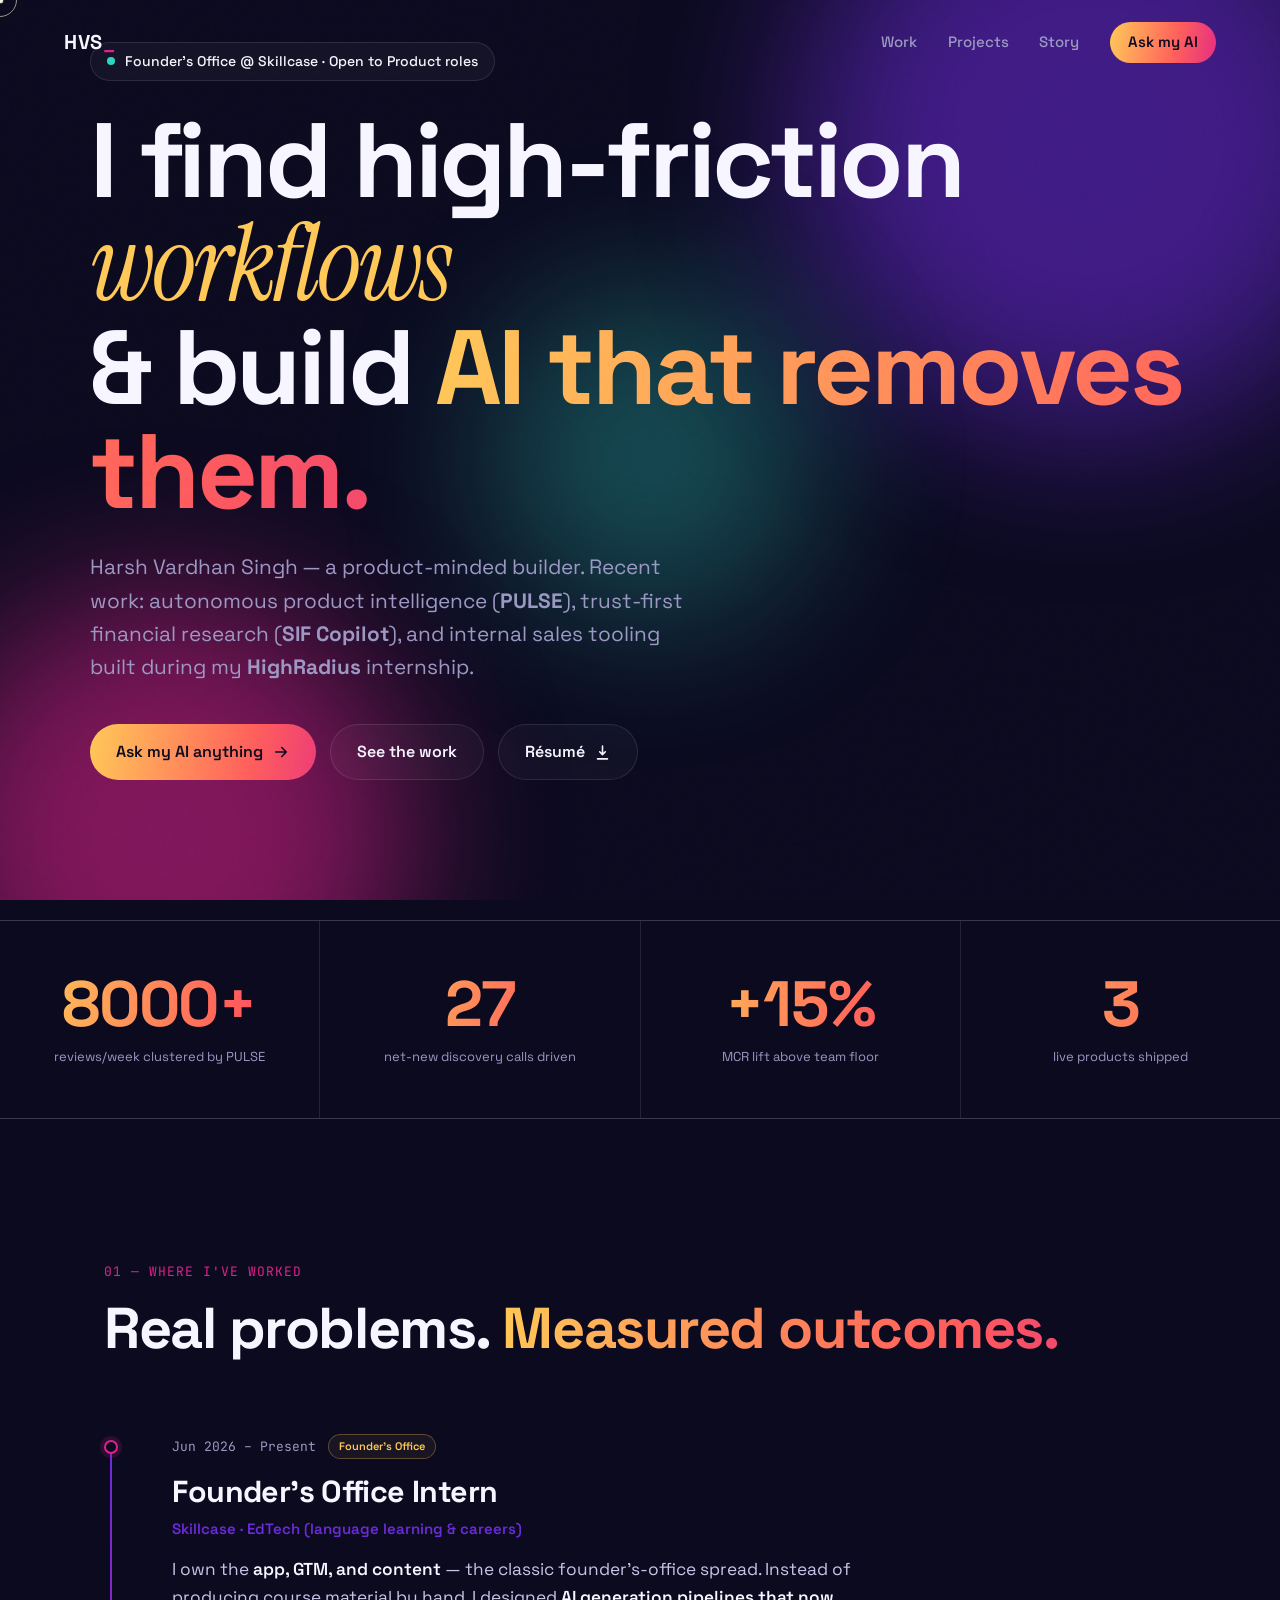
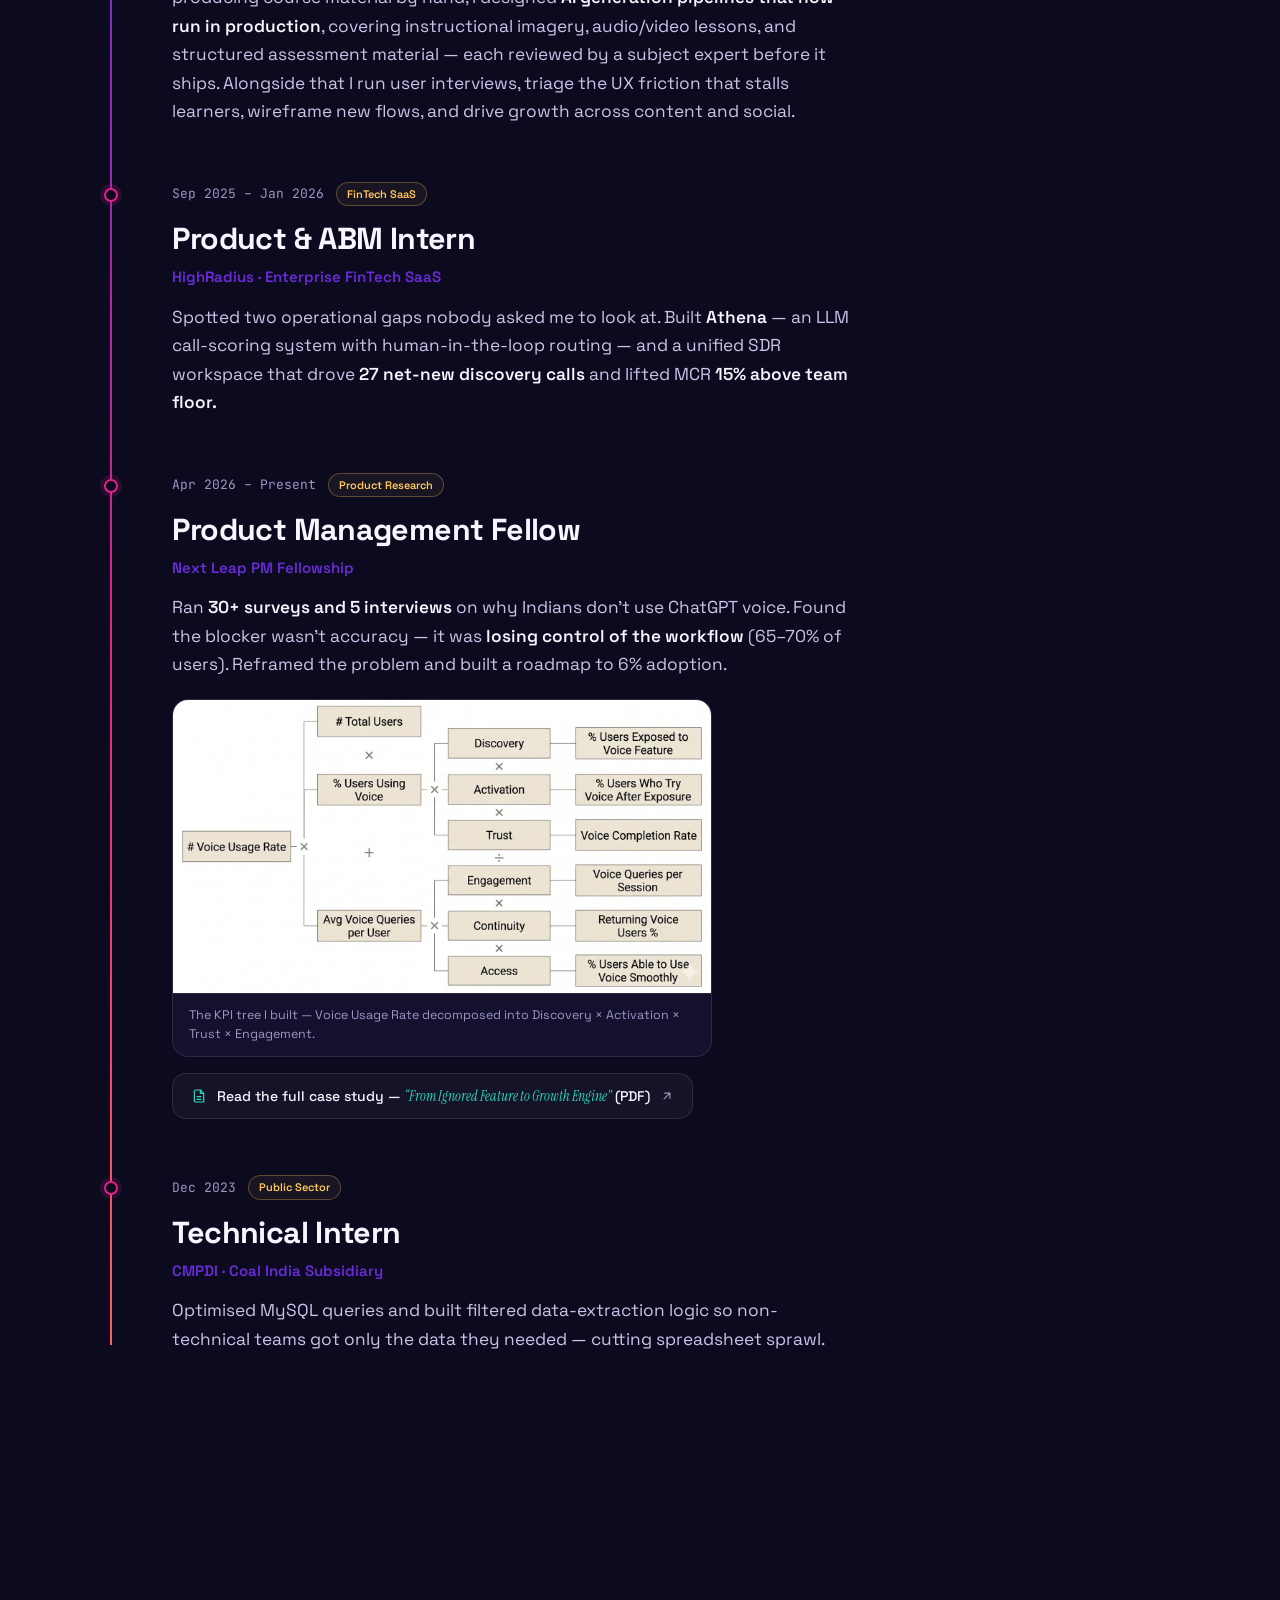
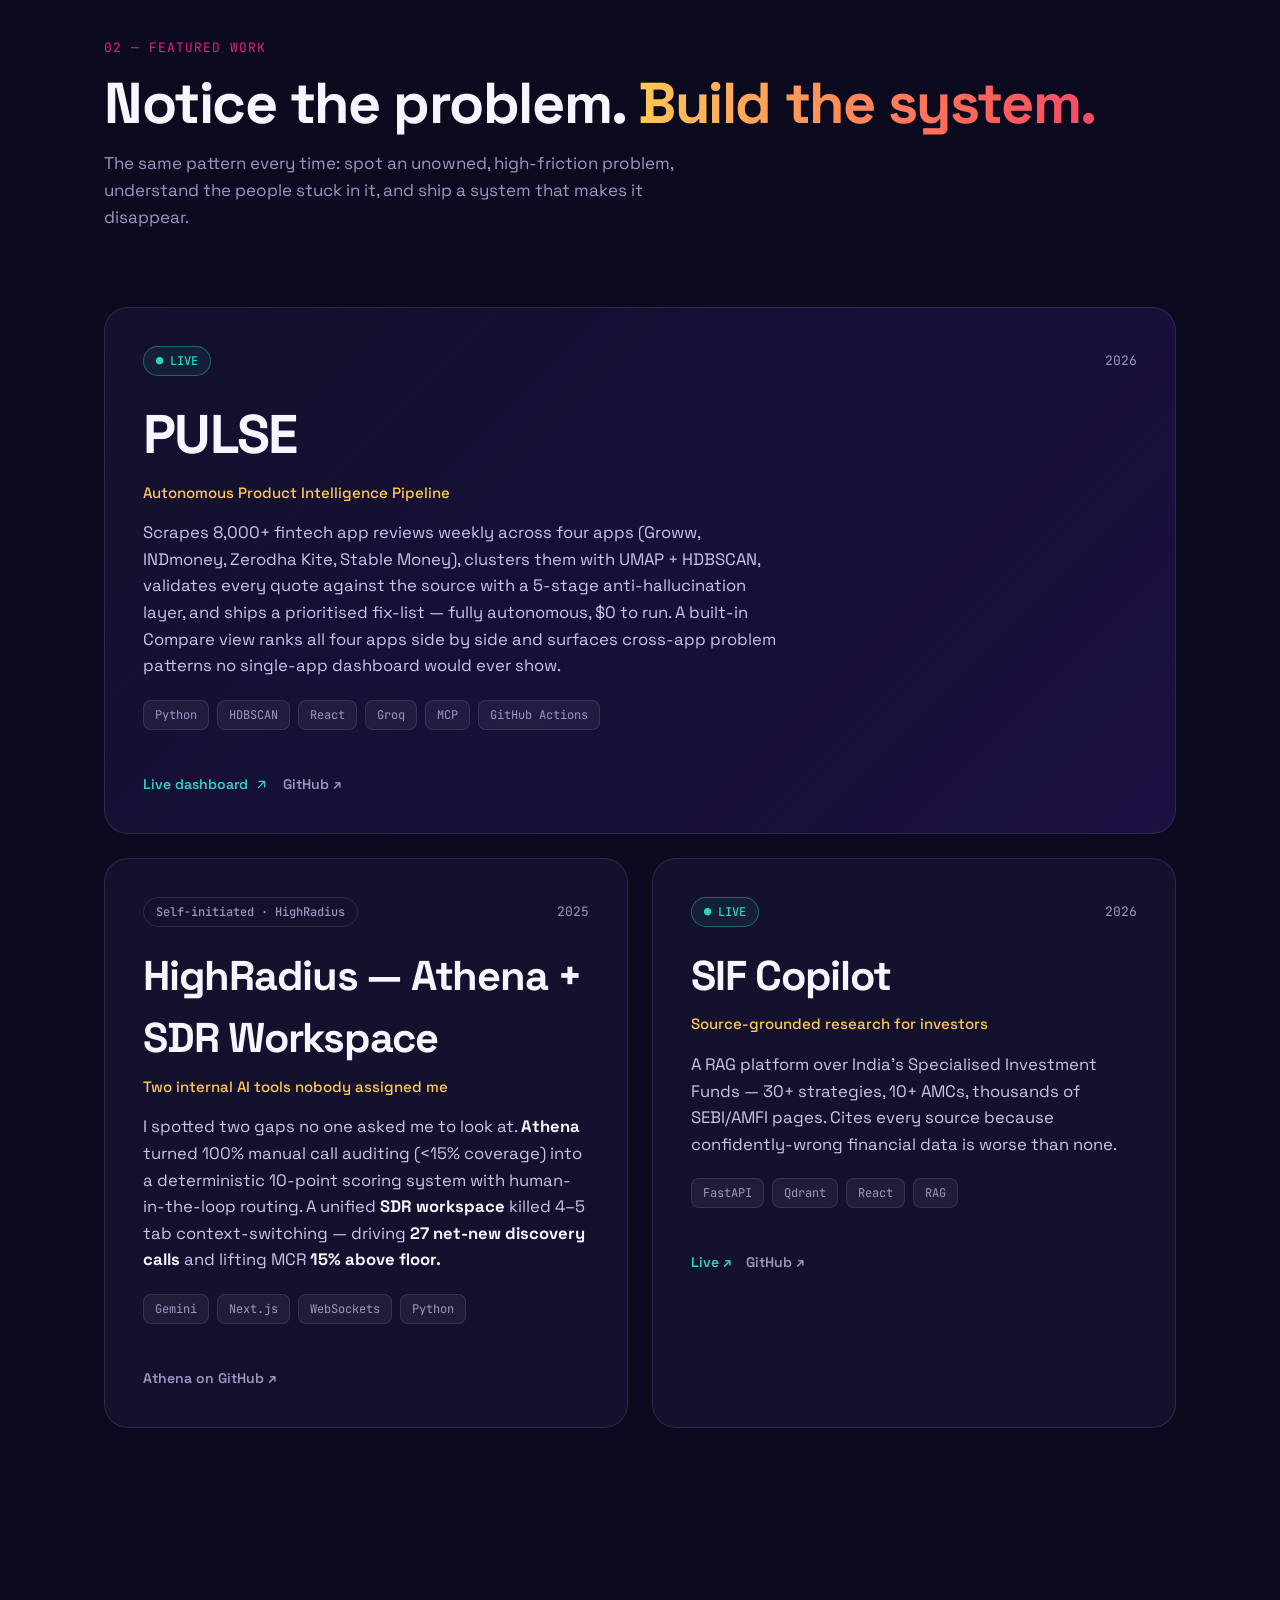
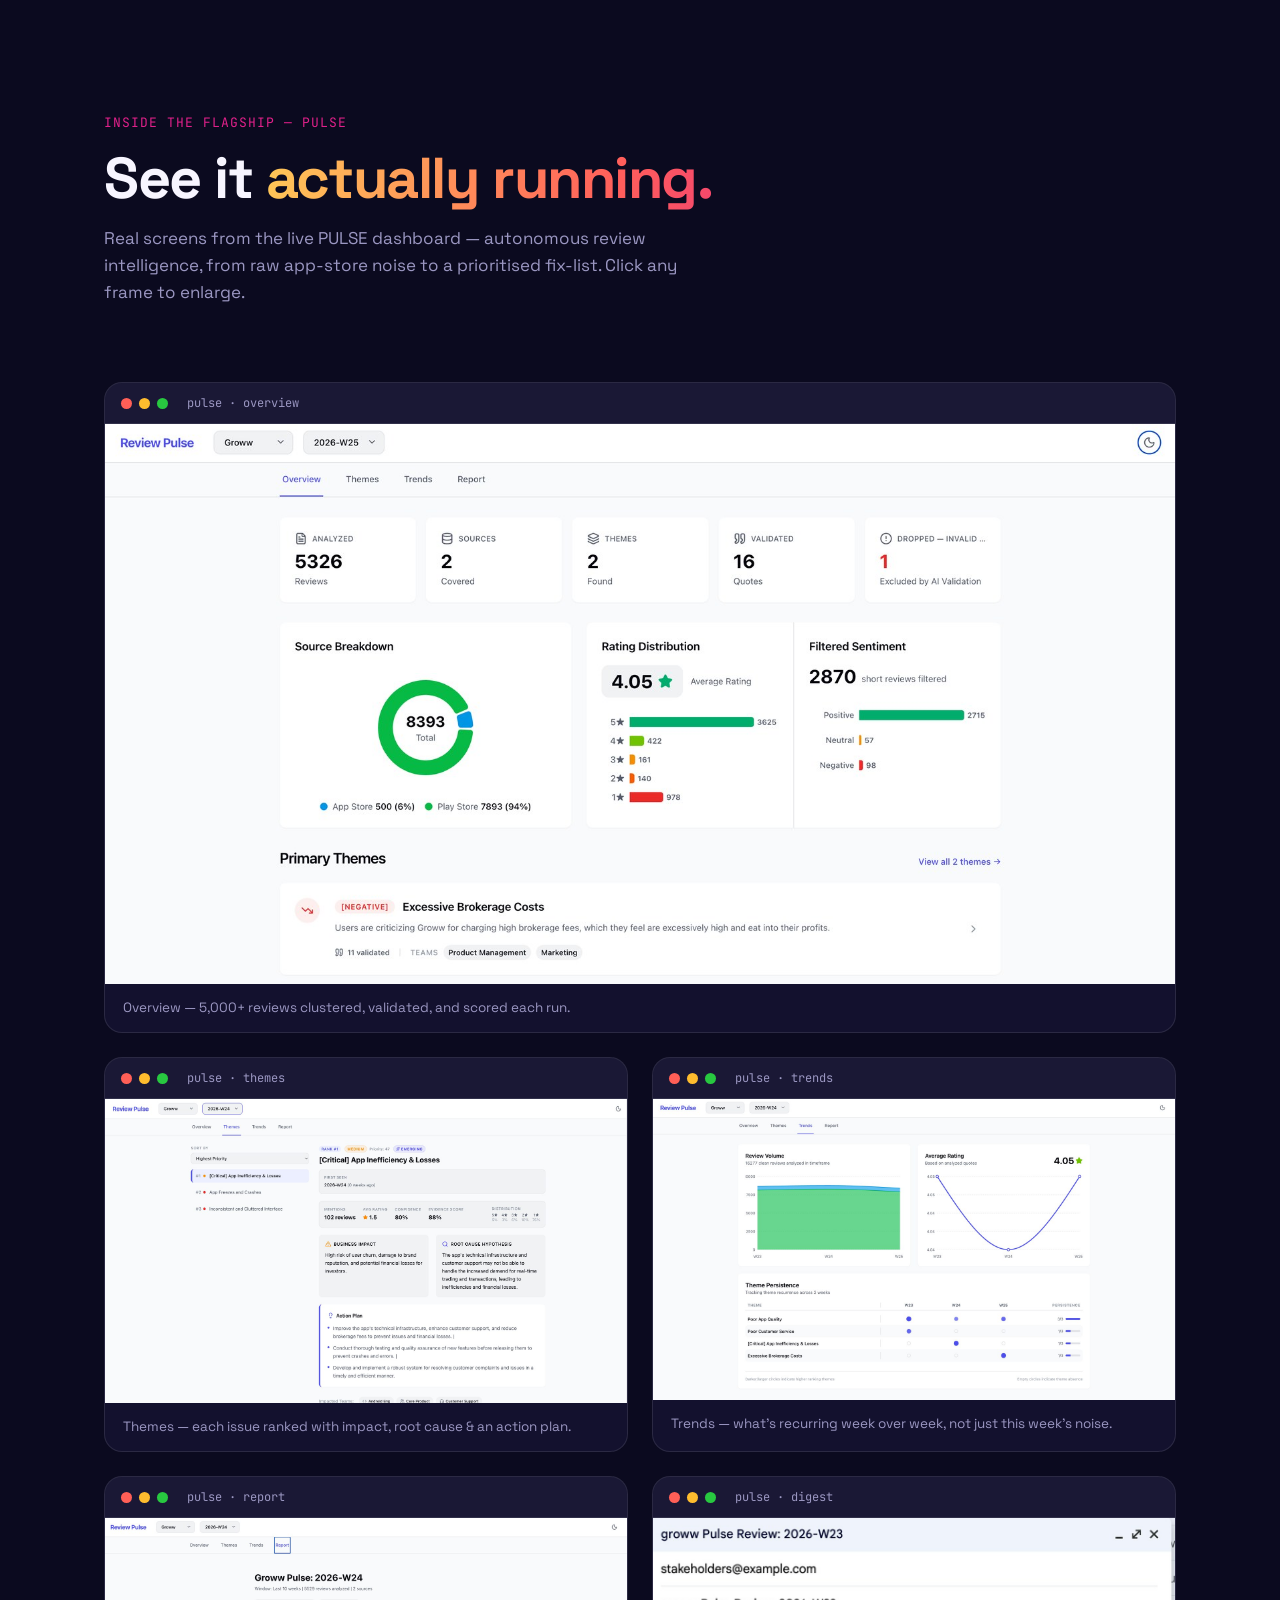
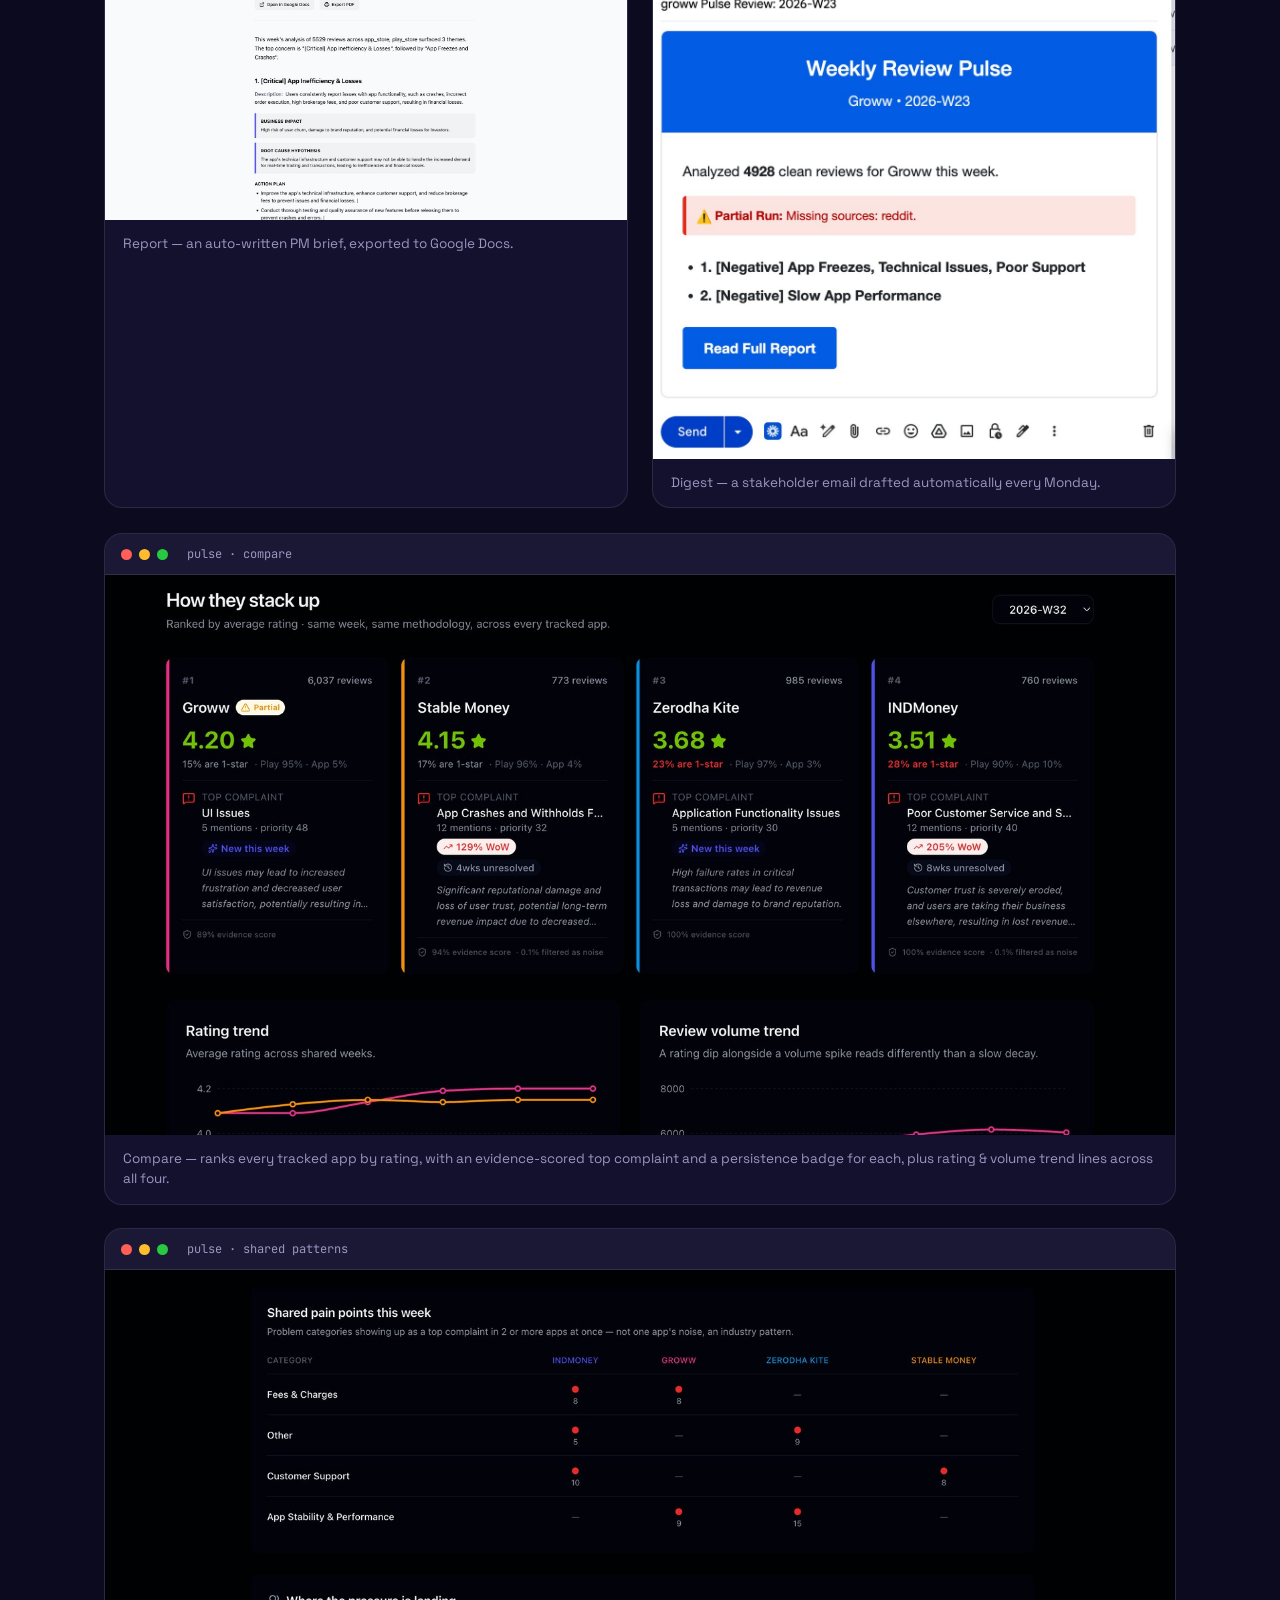
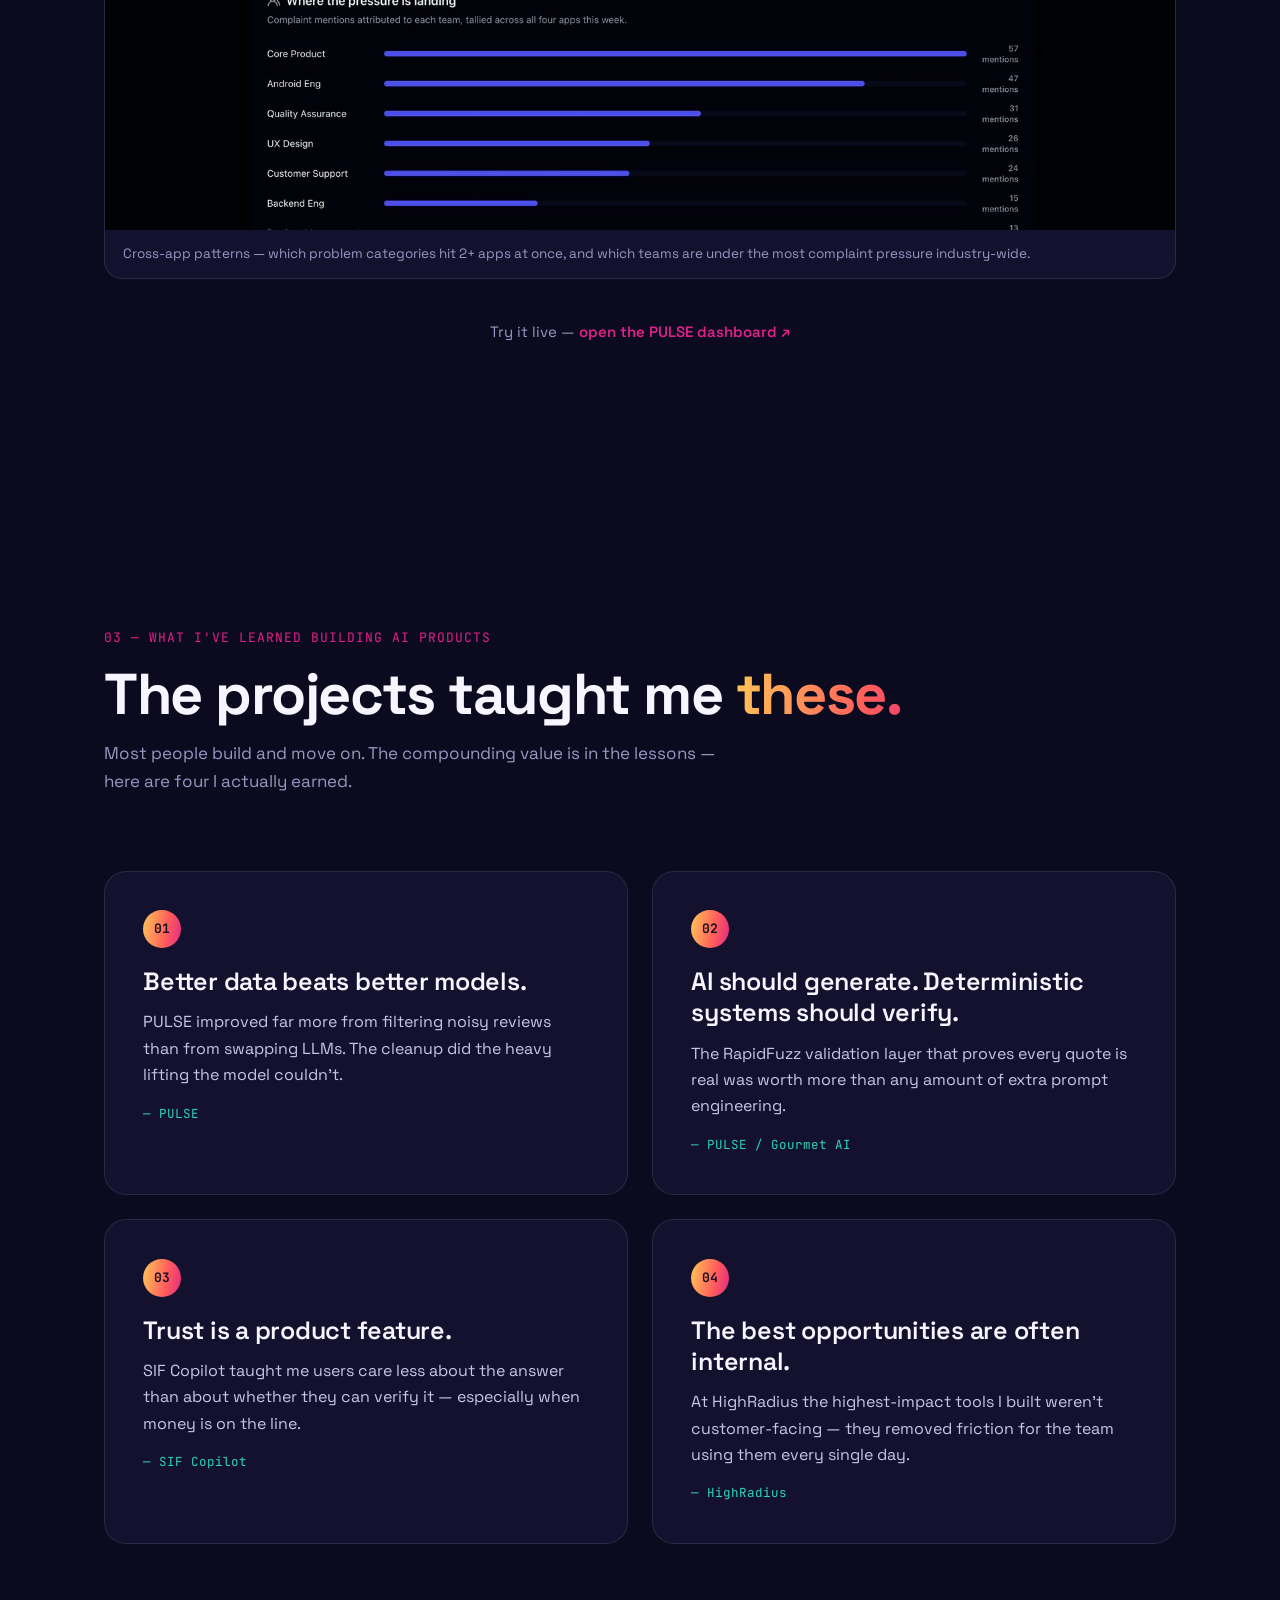
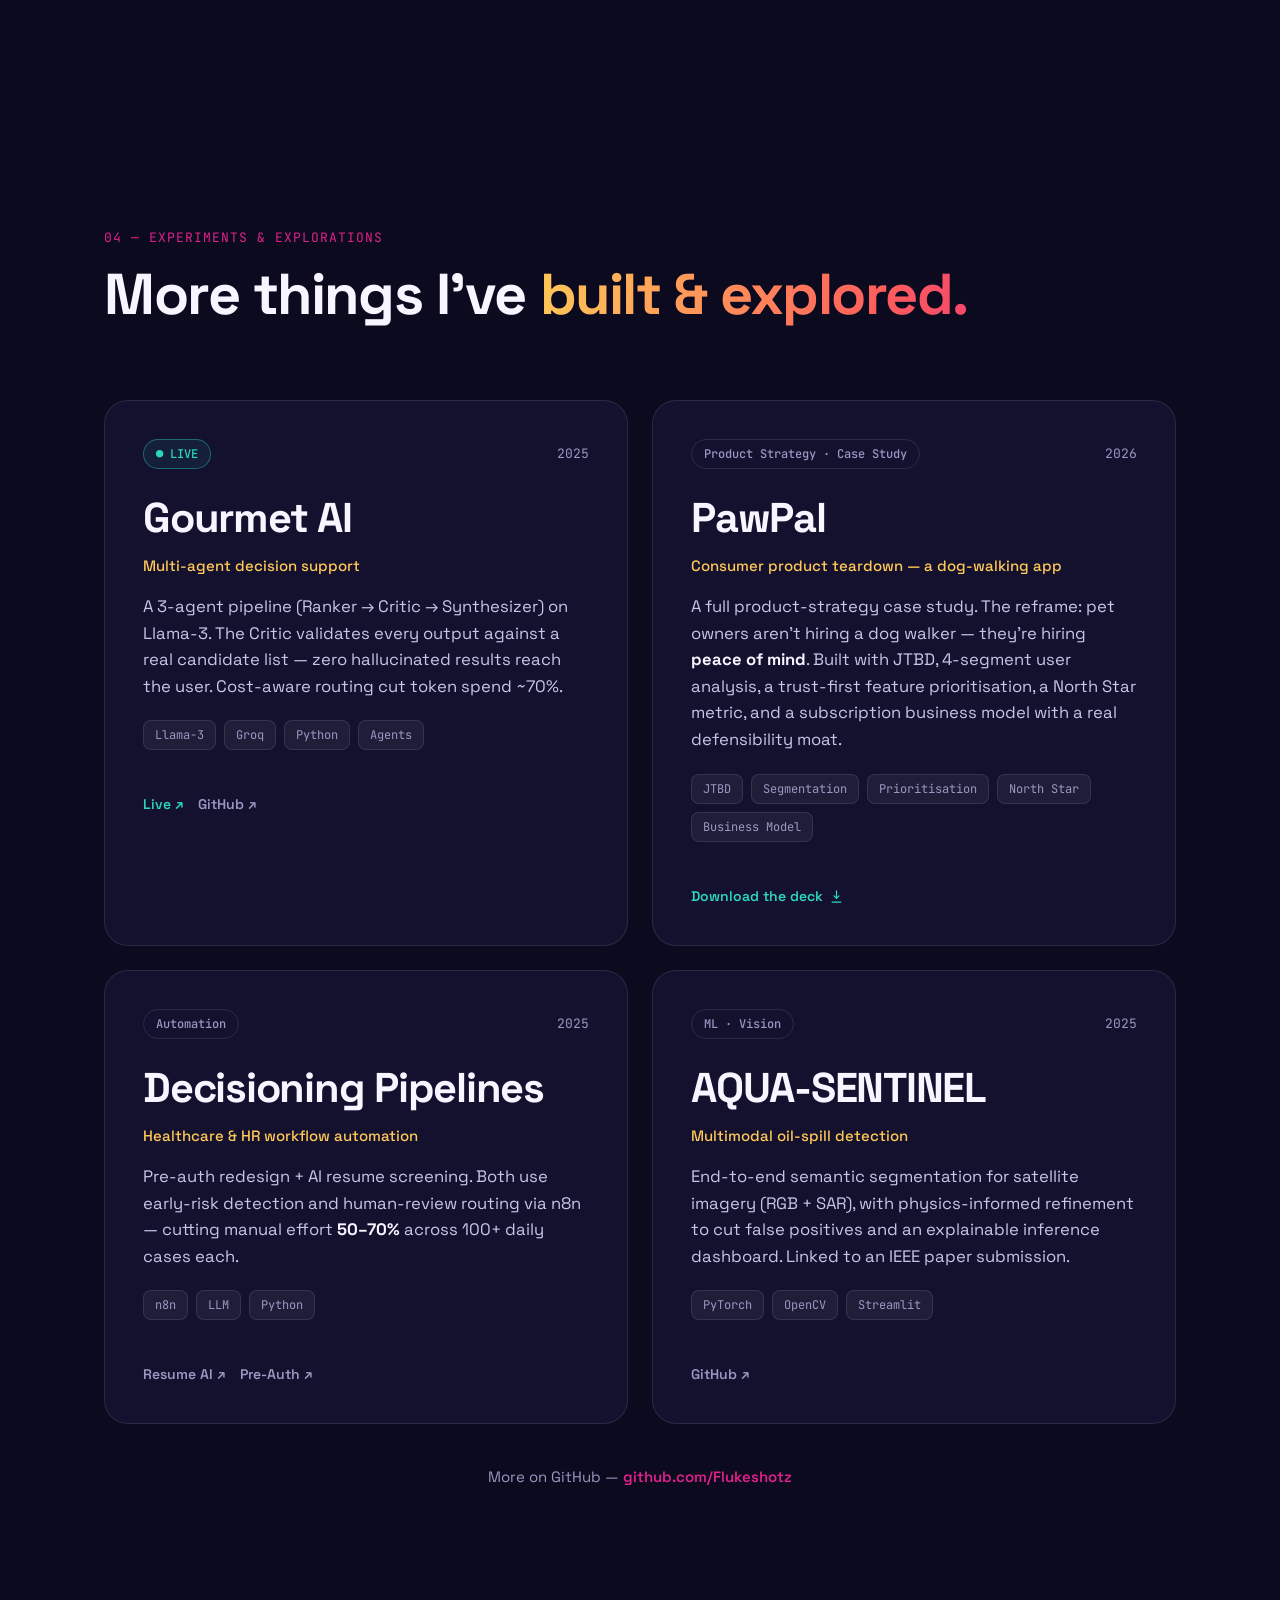
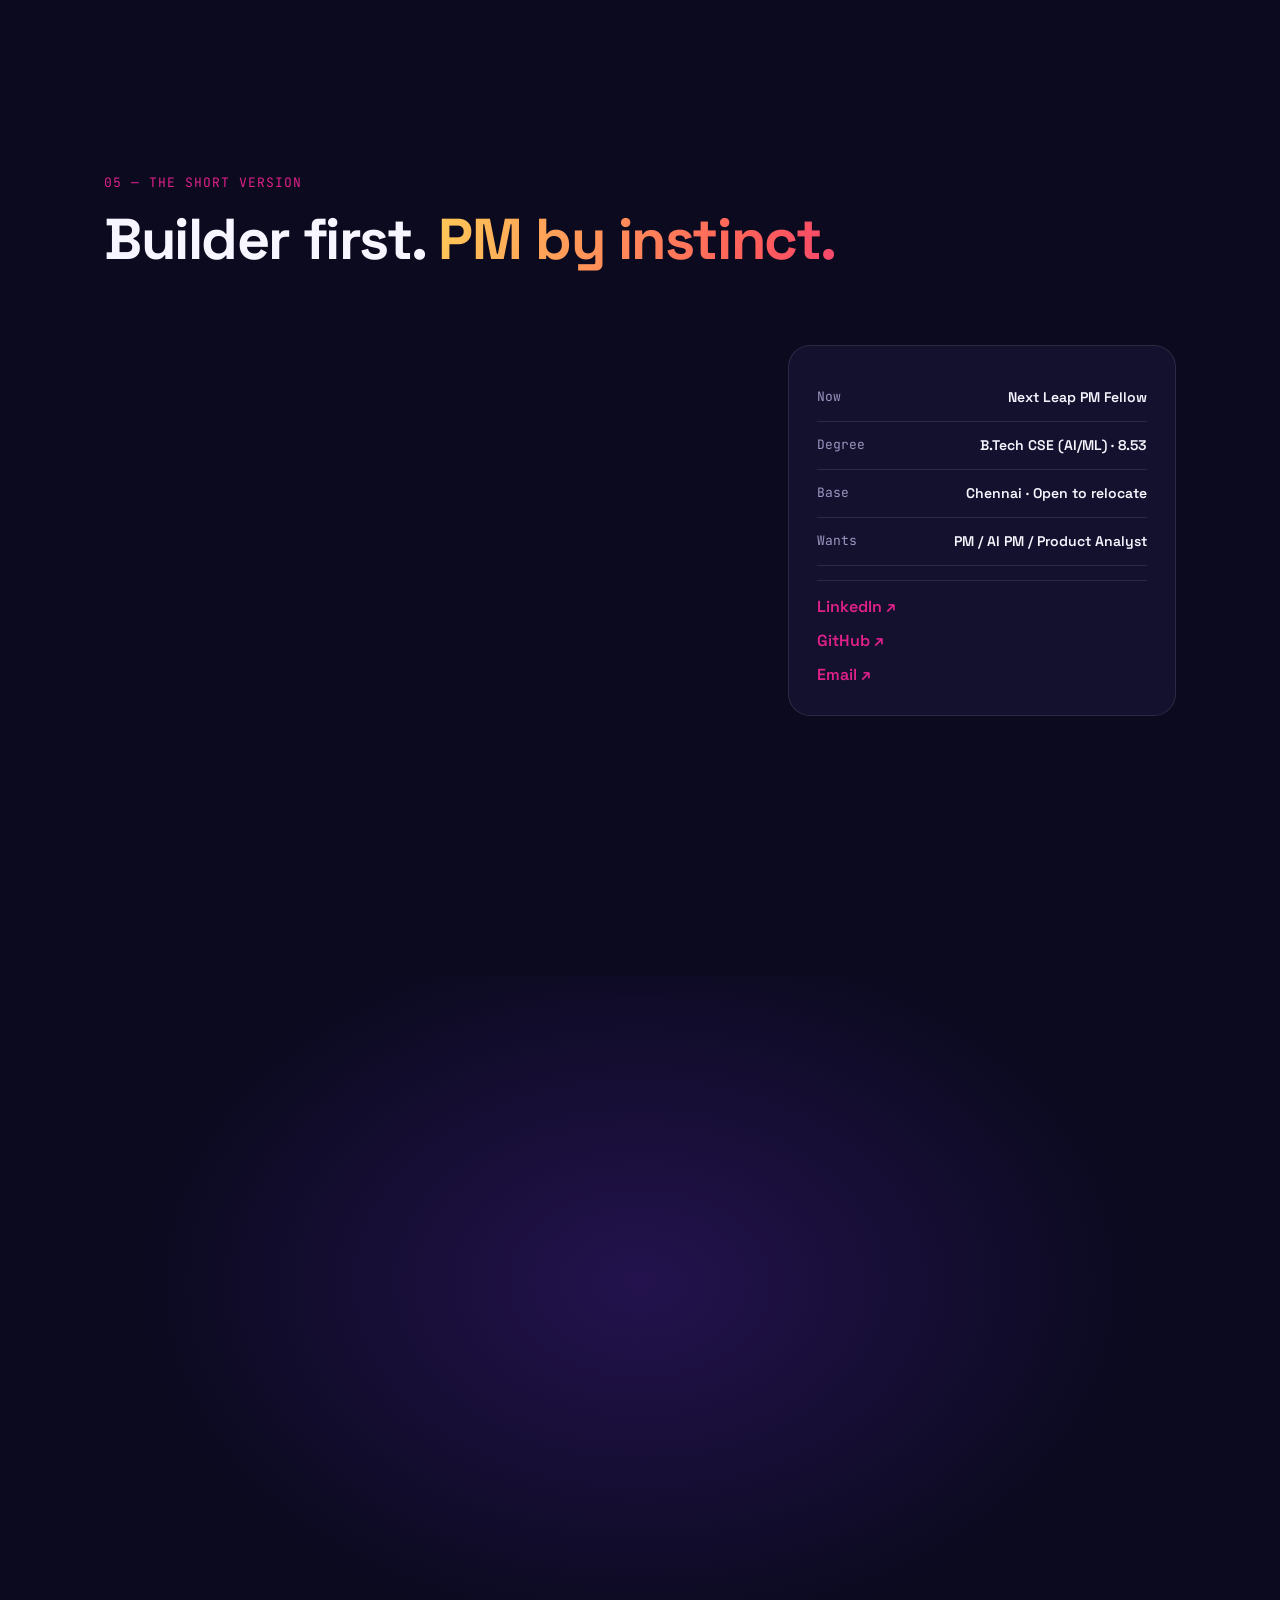
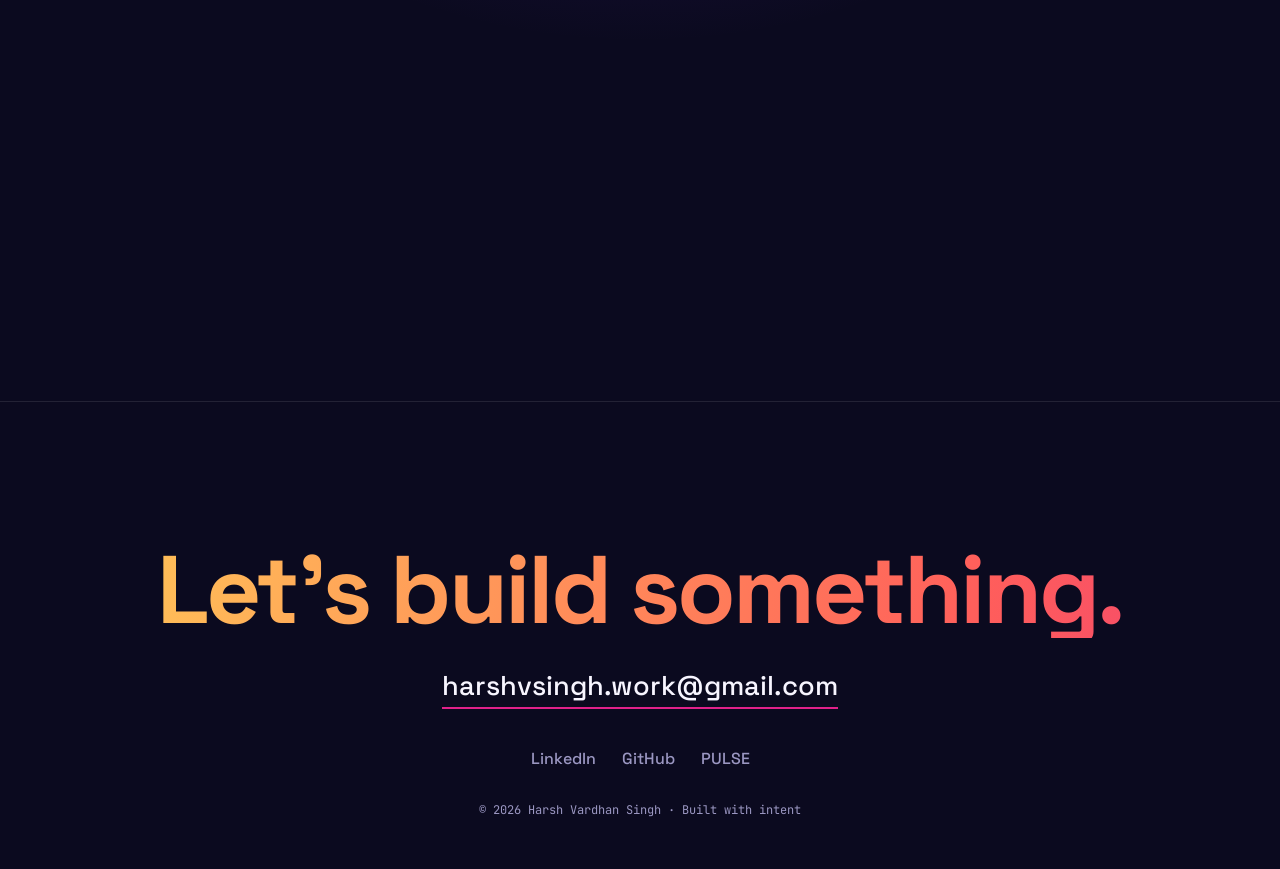
==== commit d698236b: "Add Compare view screenshots to the PULSE showcase Two new full-width screenshots (matching the exis" ====
--- a/index.html
+++ b/index.html
@@ -372,6 +372,18 @@
       <img src="pulse-email.jpg" alt="PULSE weekly stakeholder email digest drafted automatically" loading="lazy" decoding="async" data-zoom />
       <figcaption>Digest — a stakeholder email drafted automatically every Monday.</figcaption>
     </figure>
+
+    <figure class="shot wide" data-reveal>
+      <div class="shot-bar"><span class="dot r"></span><span class="dot y"></span><span class="dot g"></span><span class="shot-url">pulse · compare</span></div>
+      <img src="pulse-compare-ranked.jpg" alt="PULSE Compare view ranking Groww, Stable Money, Zerodha Kite and INDmoney by rating, with rating and volume trend charts" loading="lazy" decoding="async" data-zoom />
+      <figcaption>Compare — ranks every tracked app by rating, with an evidence-scored top complaint and a persistence badge for each, plus rating &amp; volume trend lines across all four.</figcaption>
+    </figure>
+
+    <figure class="shot wide" data-reveal>
+      <div class="shot-bar"><span class="dot r"></span><span class="dot y"></span><span class="dot g"></span><span class="shot-url">pulse · shared patterns</span></div>
+      <img src="pulse-compare-patterns.jpg" alt="PULSE Compare view showing shared pain points across apps and a team-pressure rollup" loading="lazy" decoding="async" data-zoom />
+      <figcaption>Cross-app patterns — which problem categories hit 2+ apps at once, and which teams are under the most complaint pressure industry-wide.</figcaption>
+    </figure>
   </div>
 
   <p class="proj-more reveal">
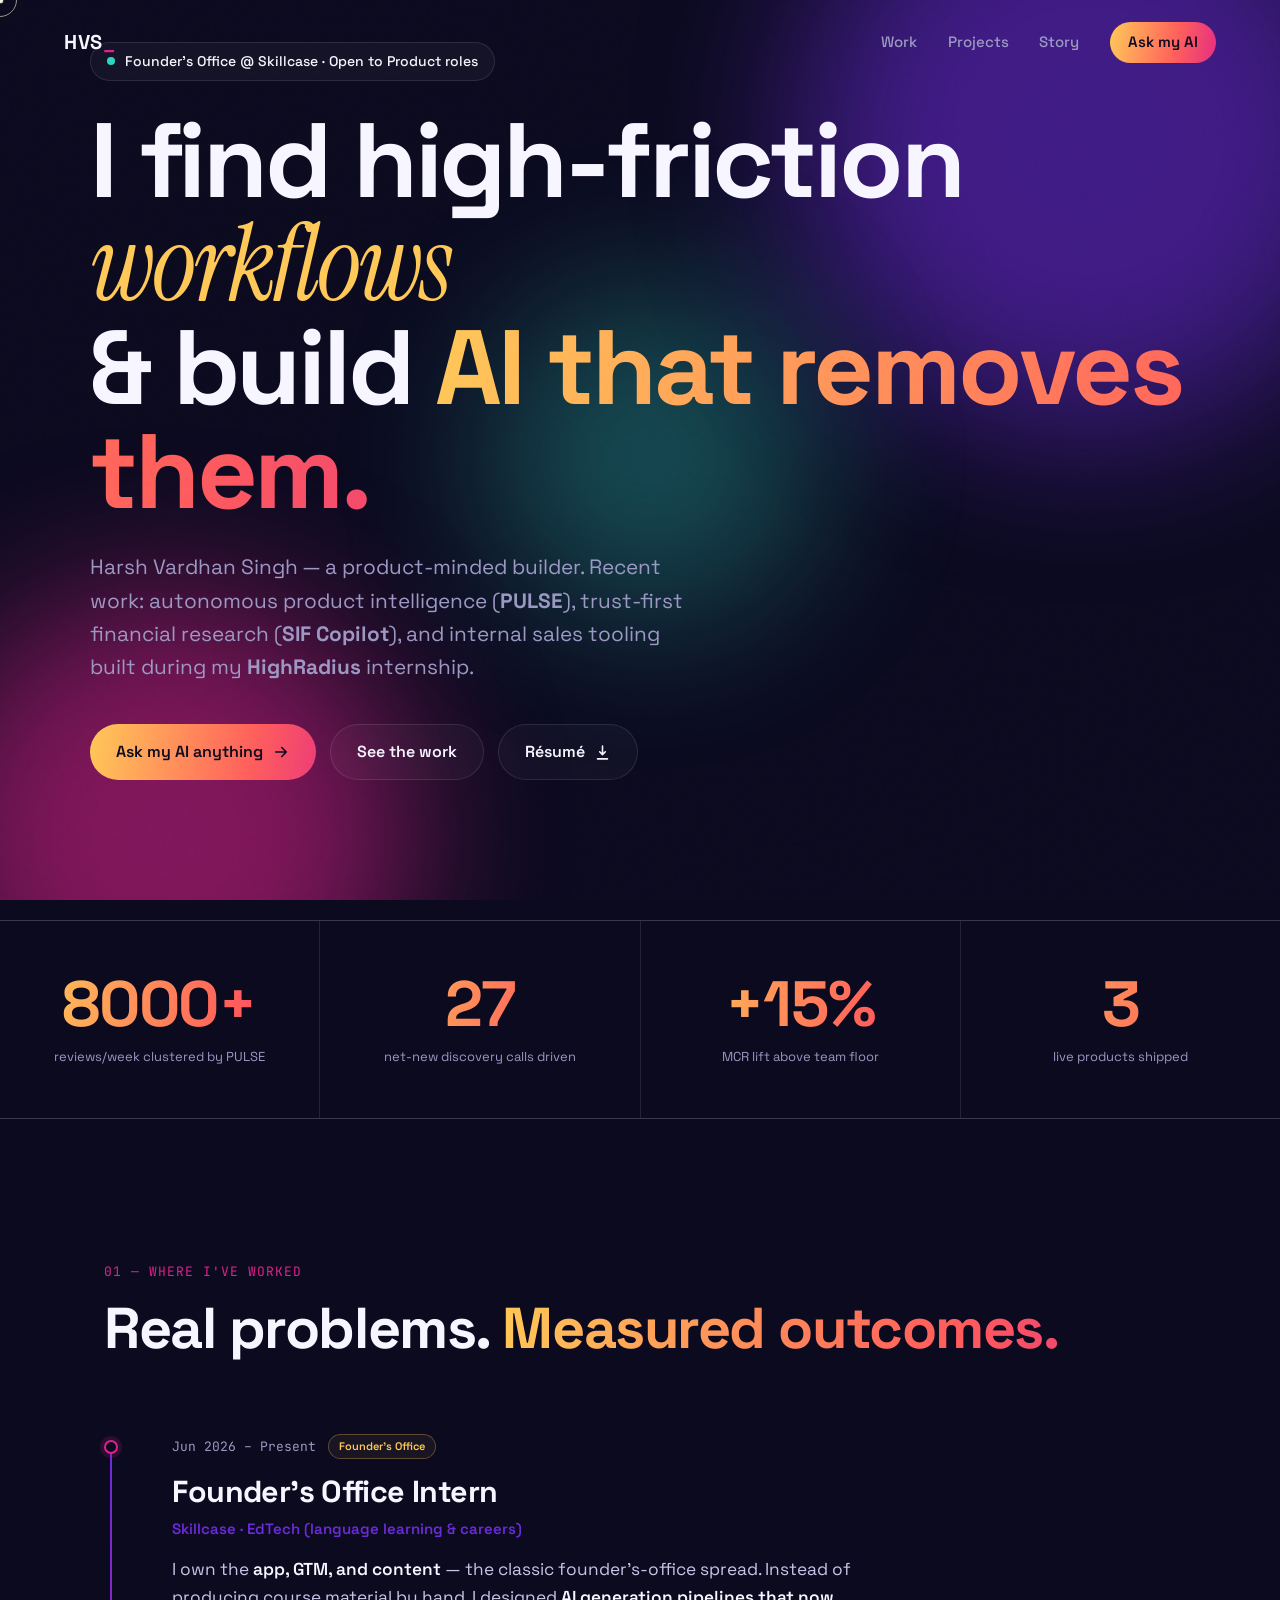
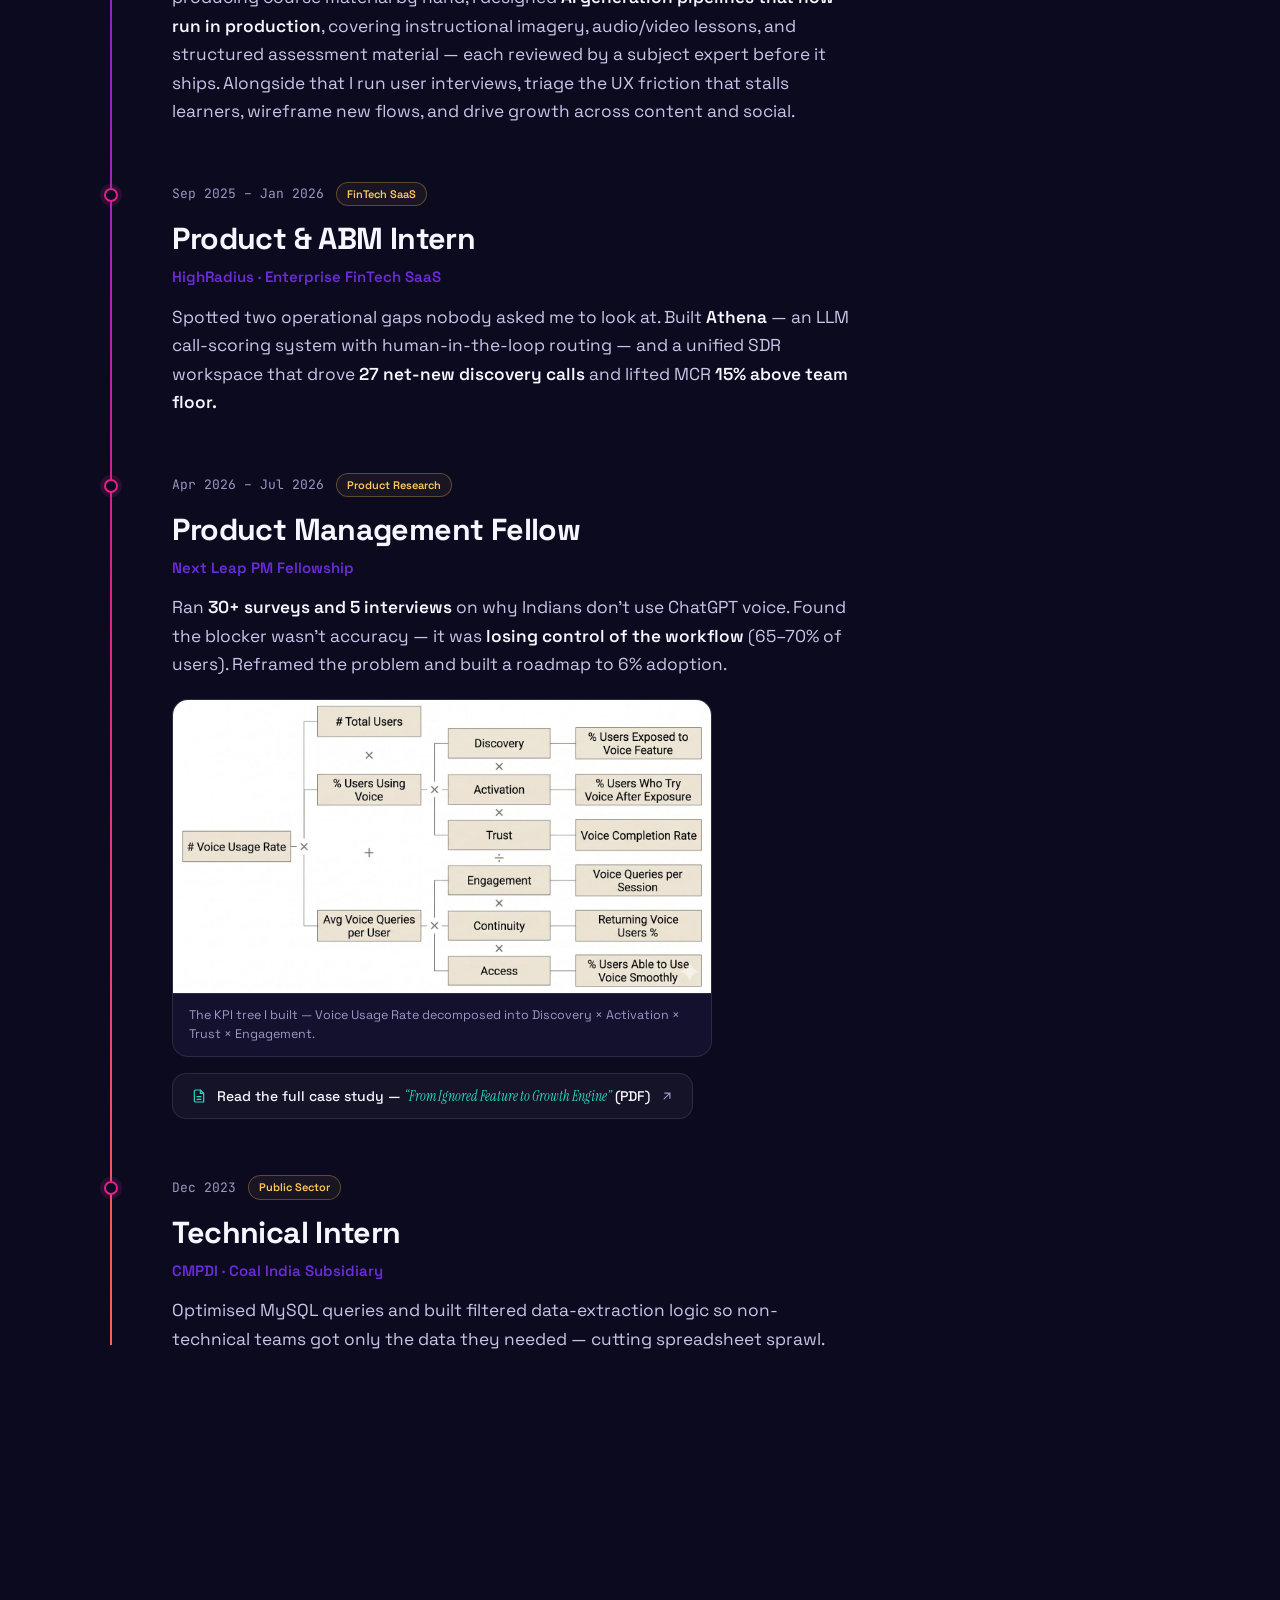
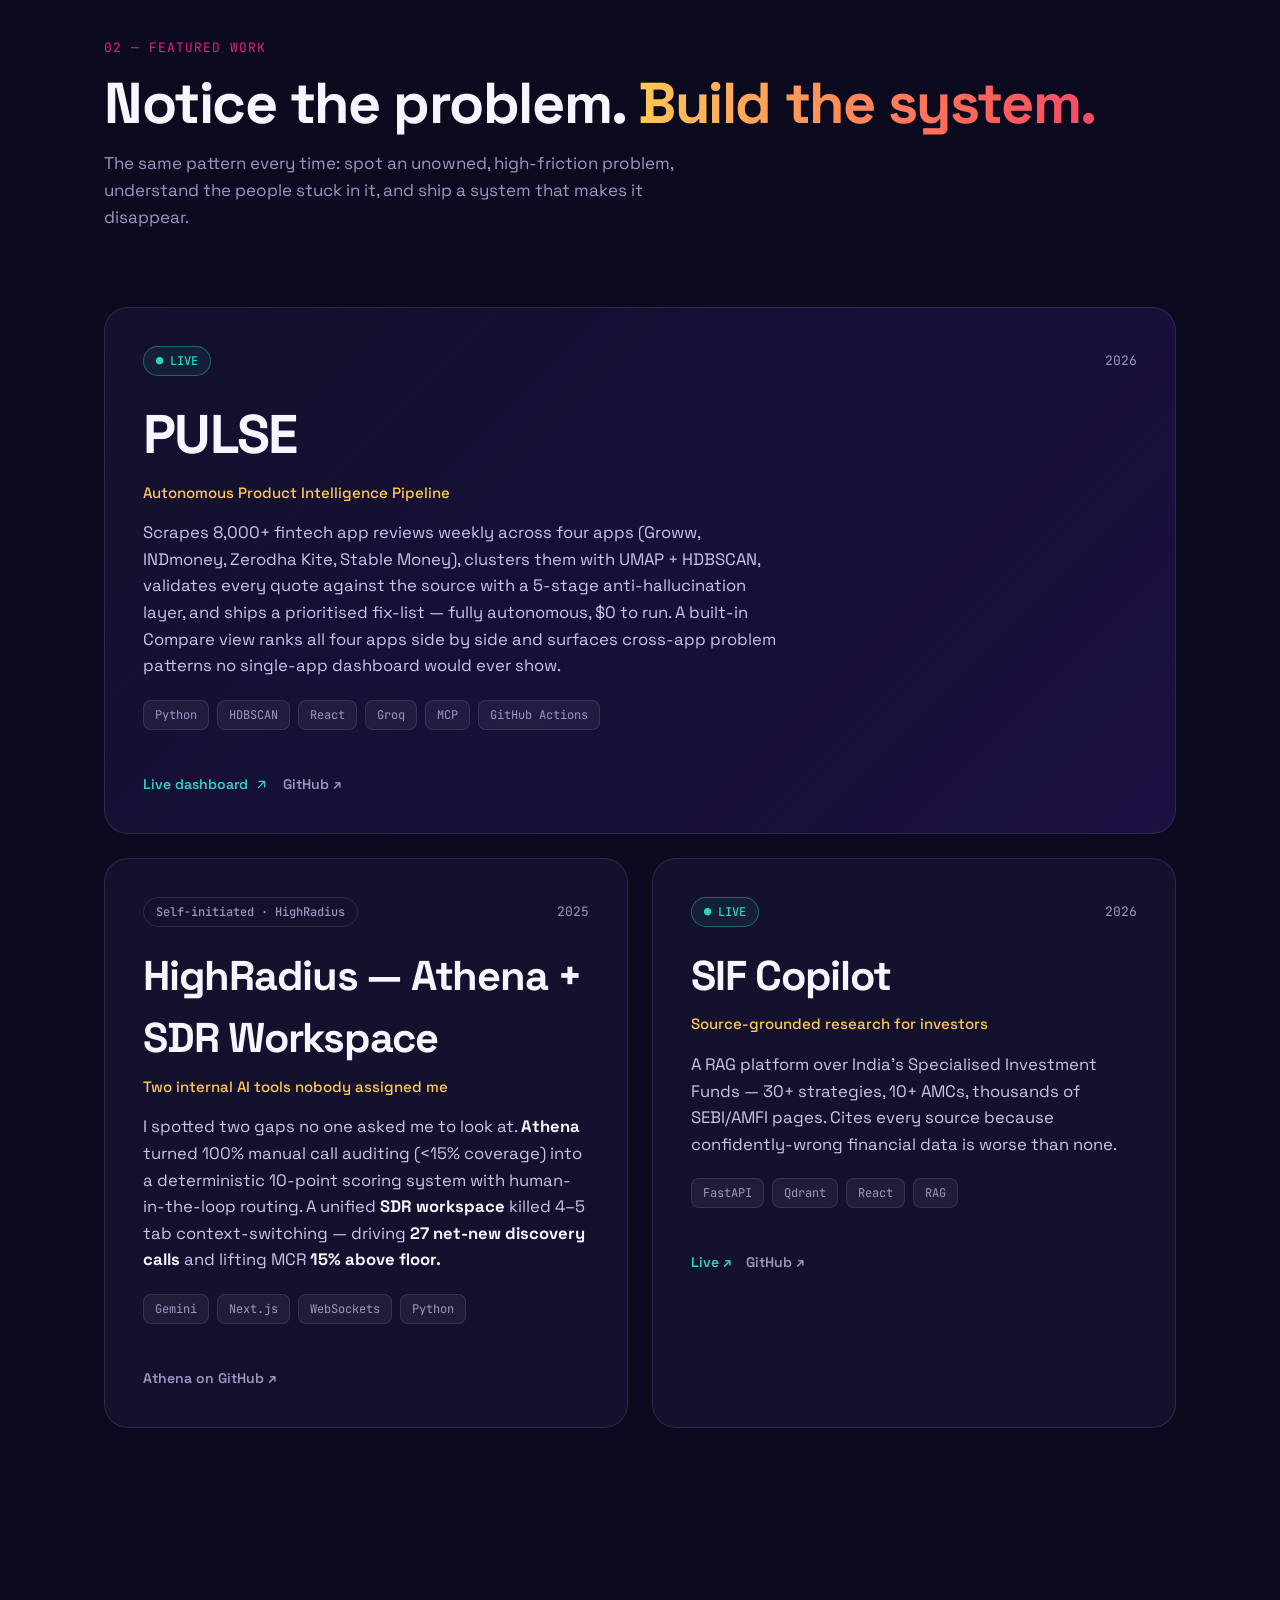
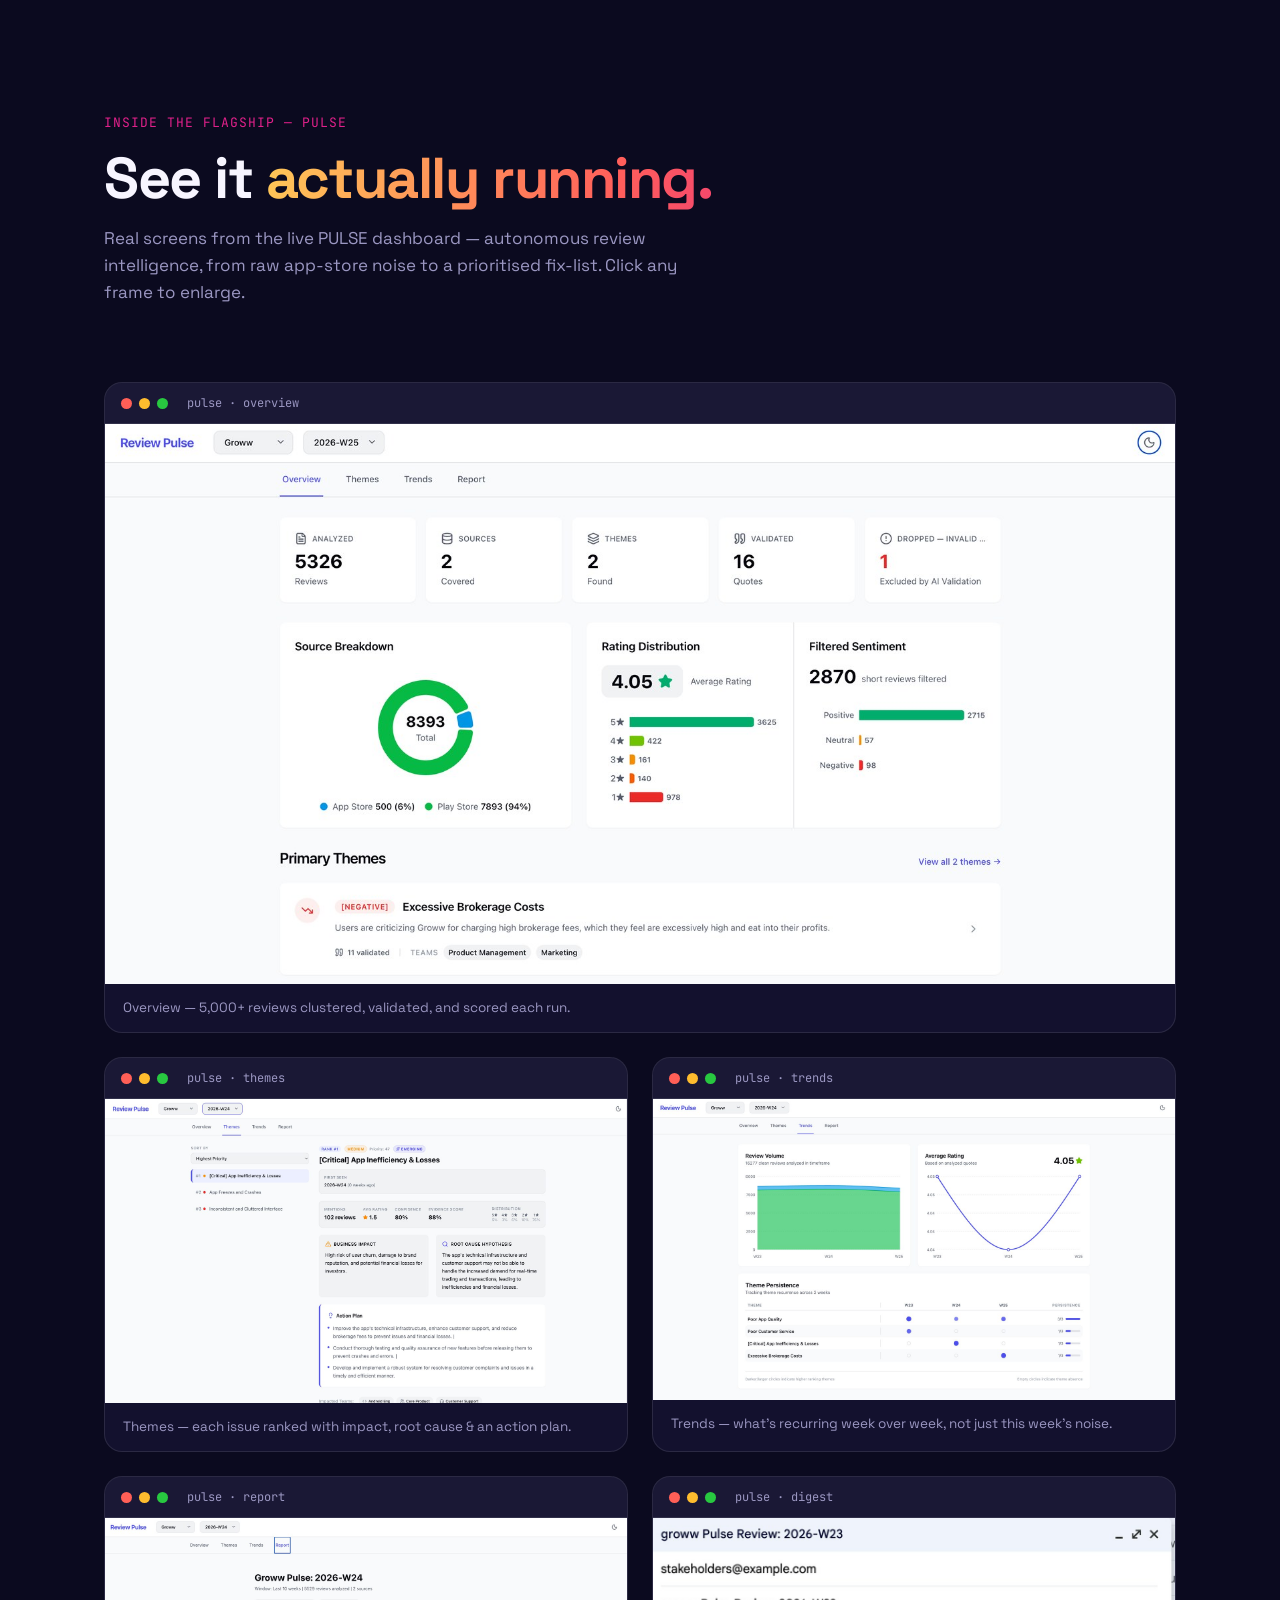
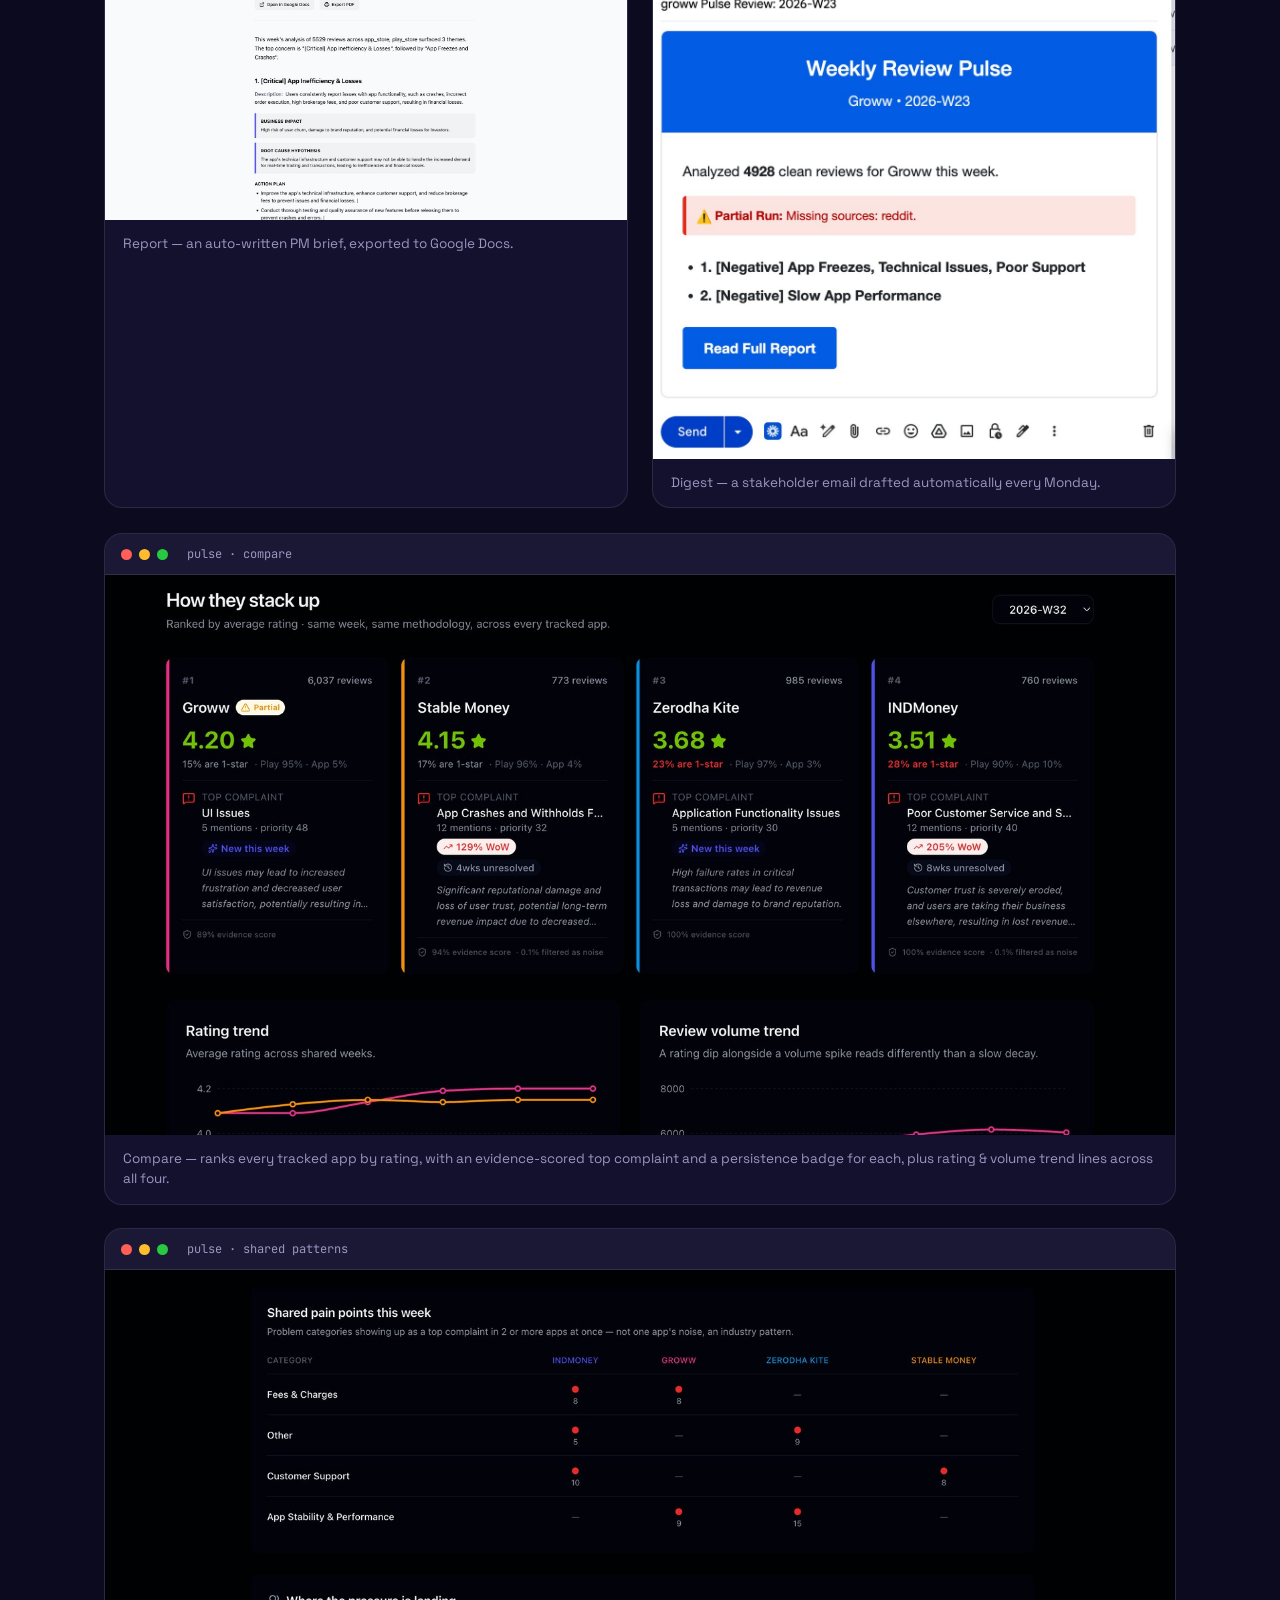
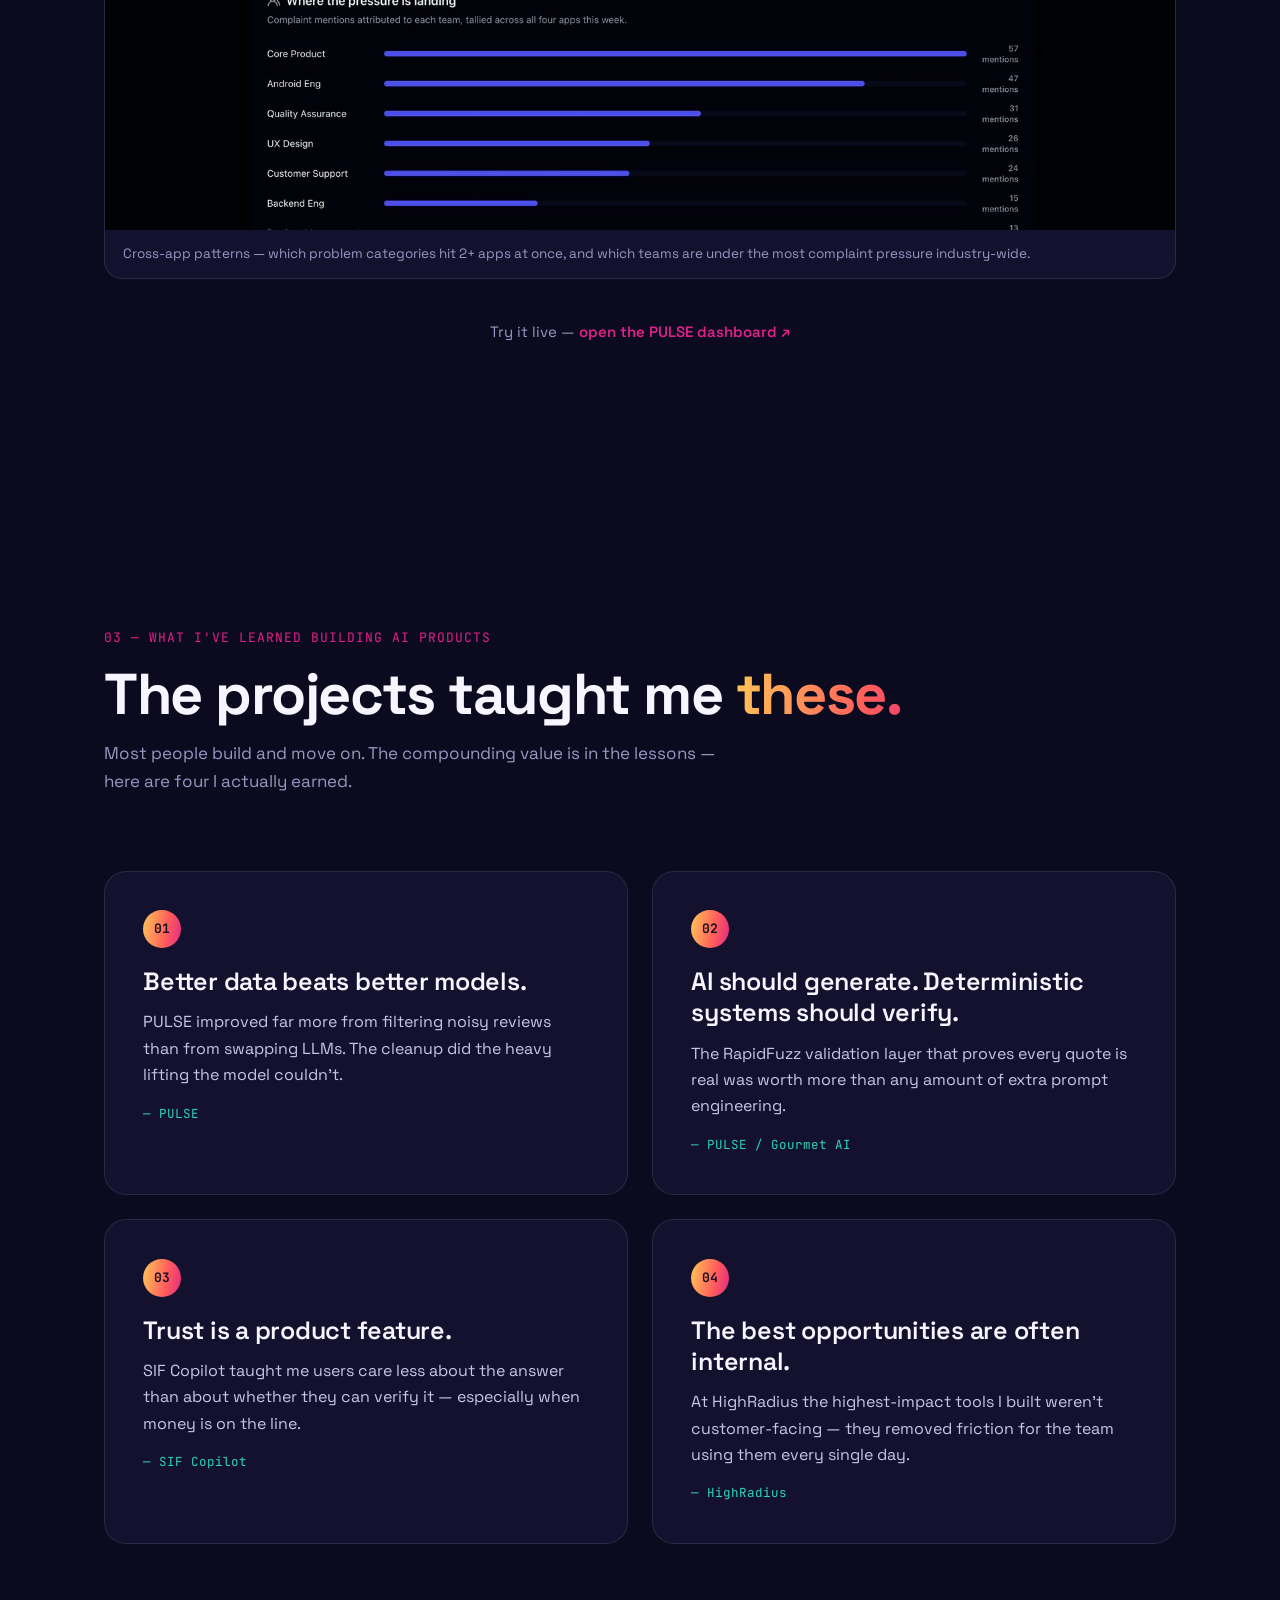
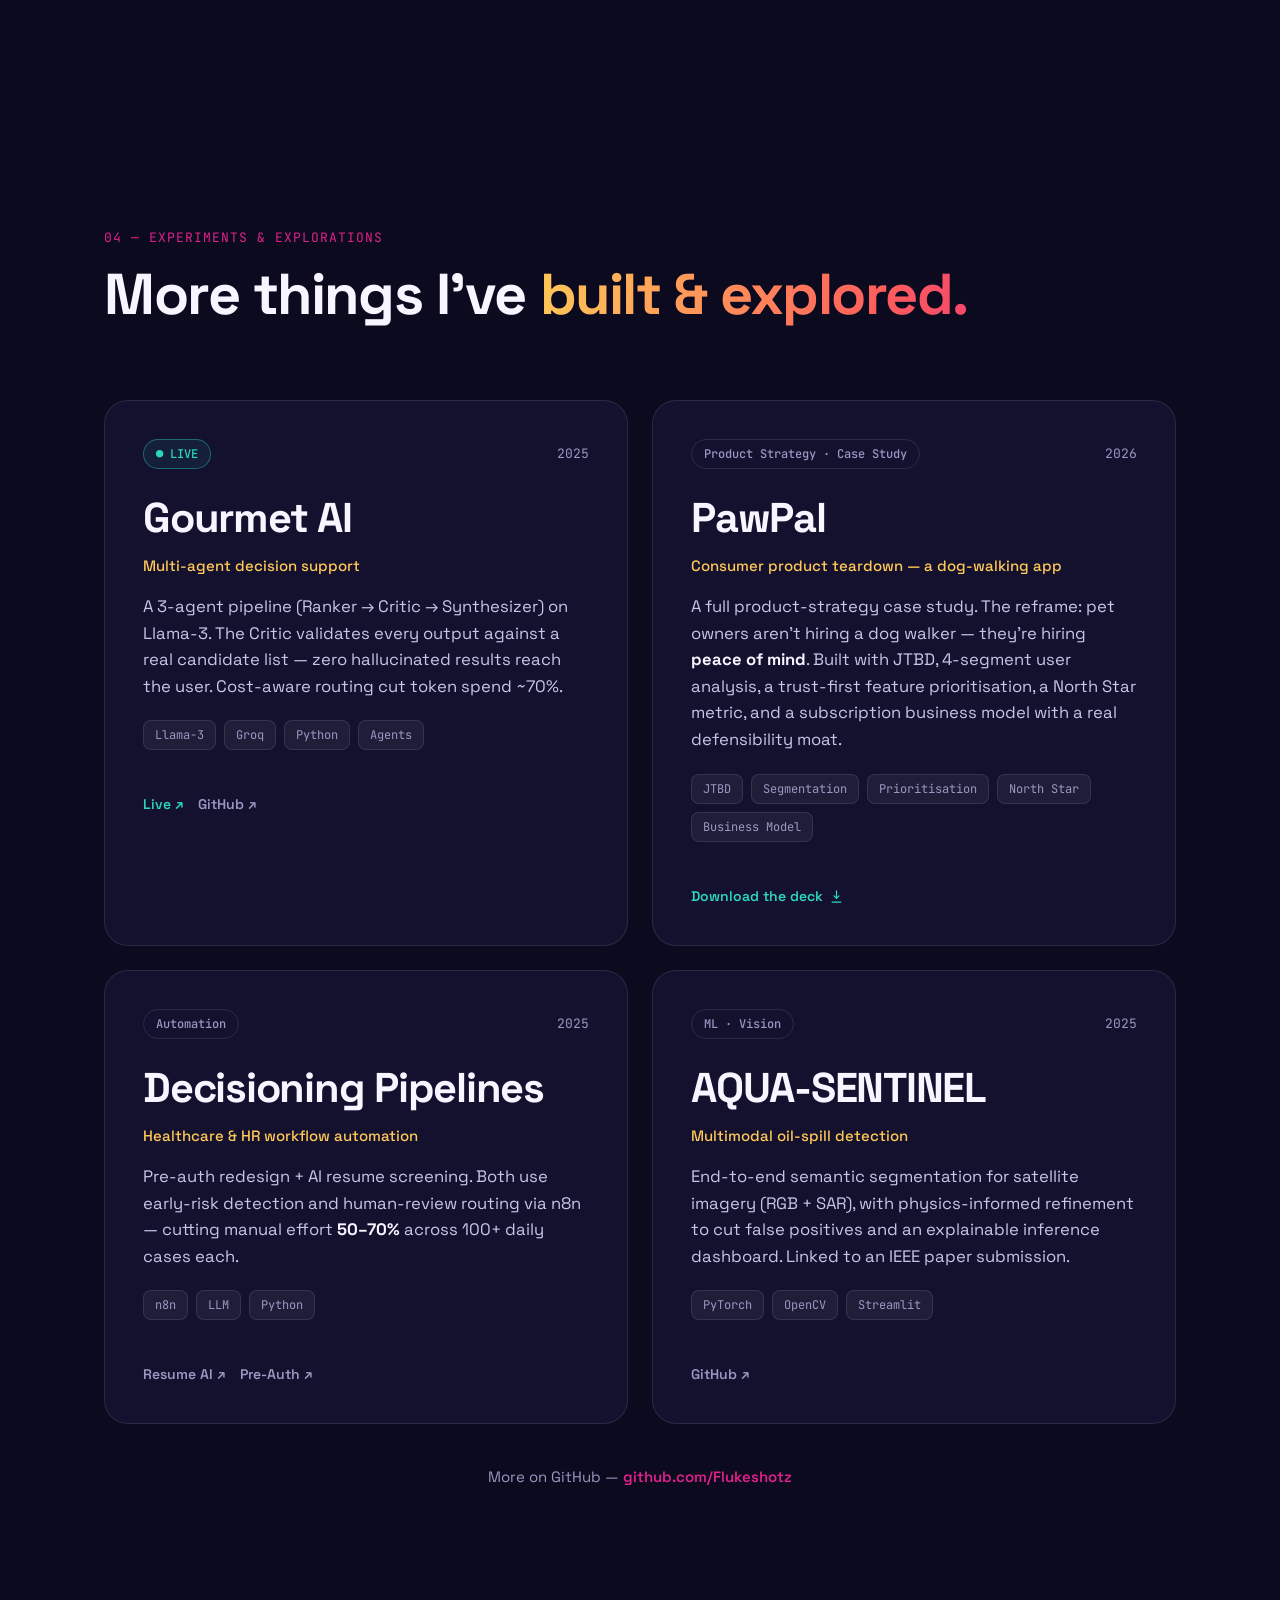
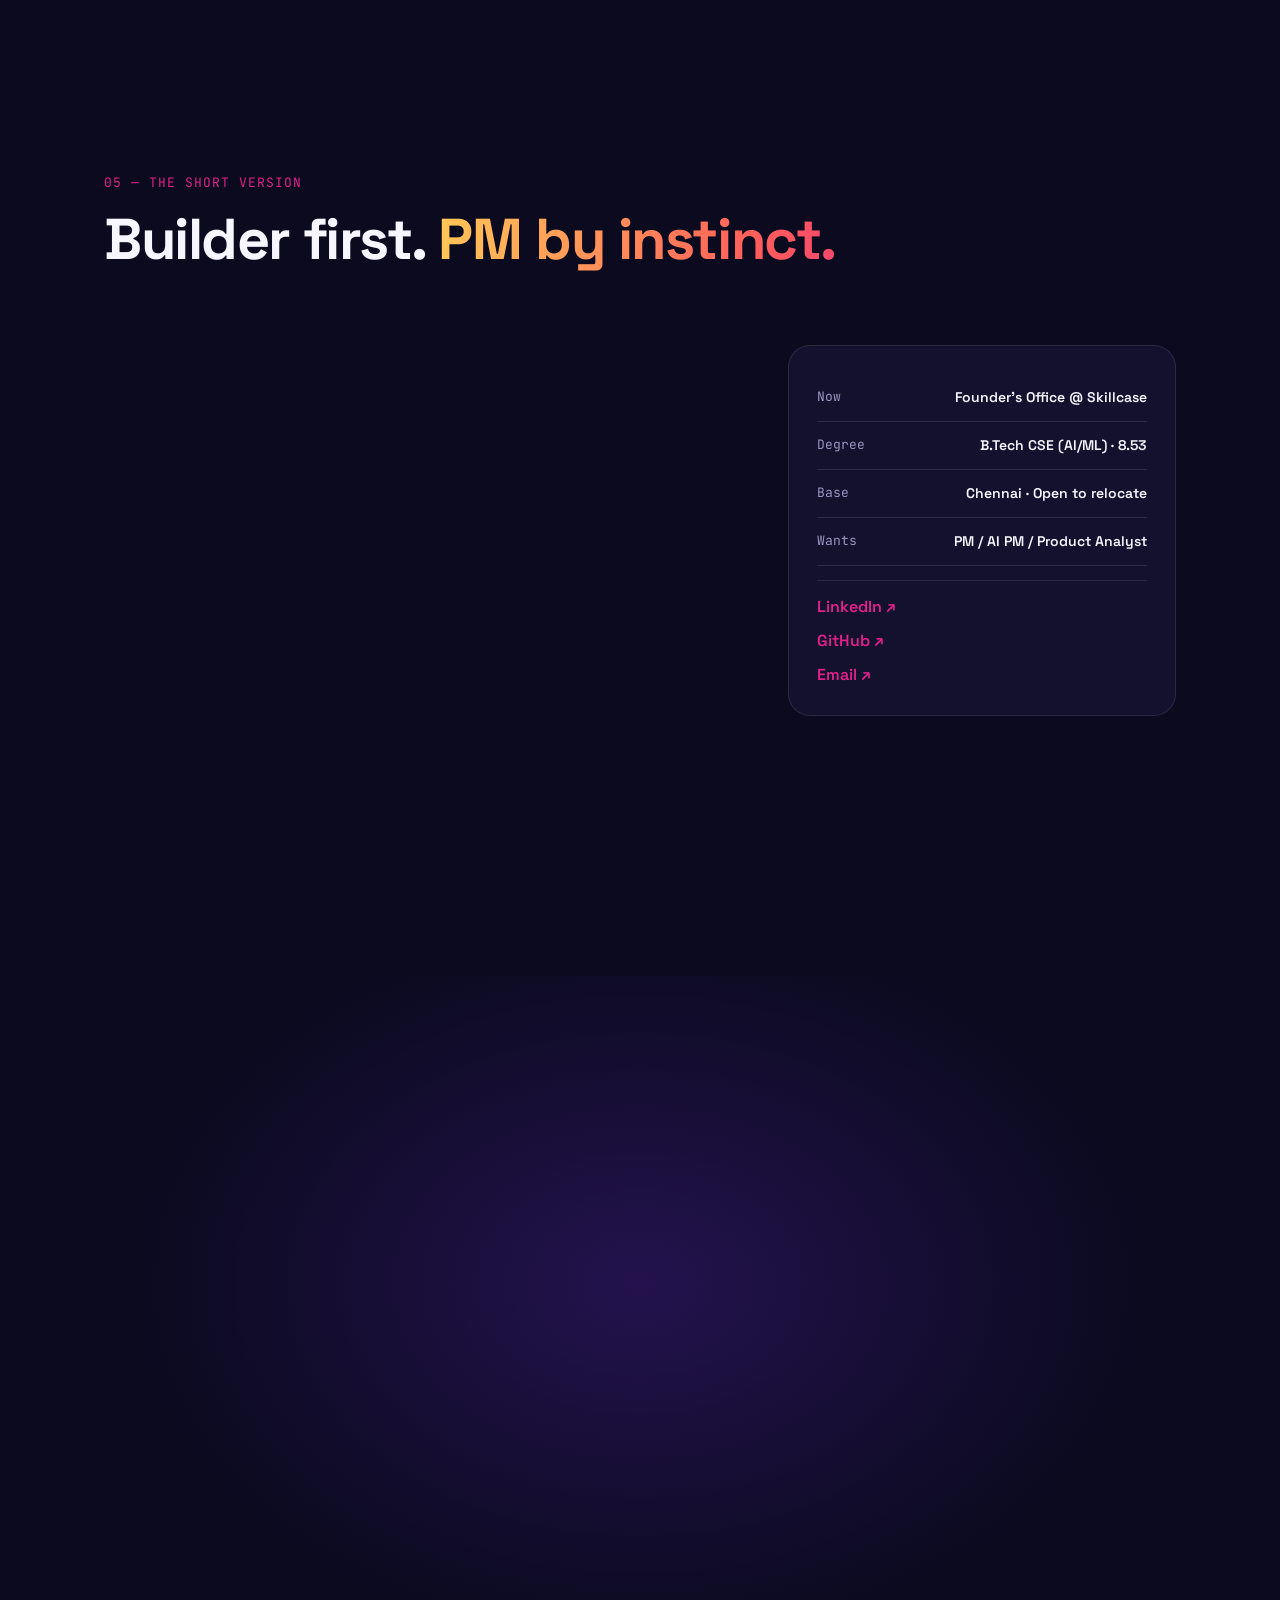
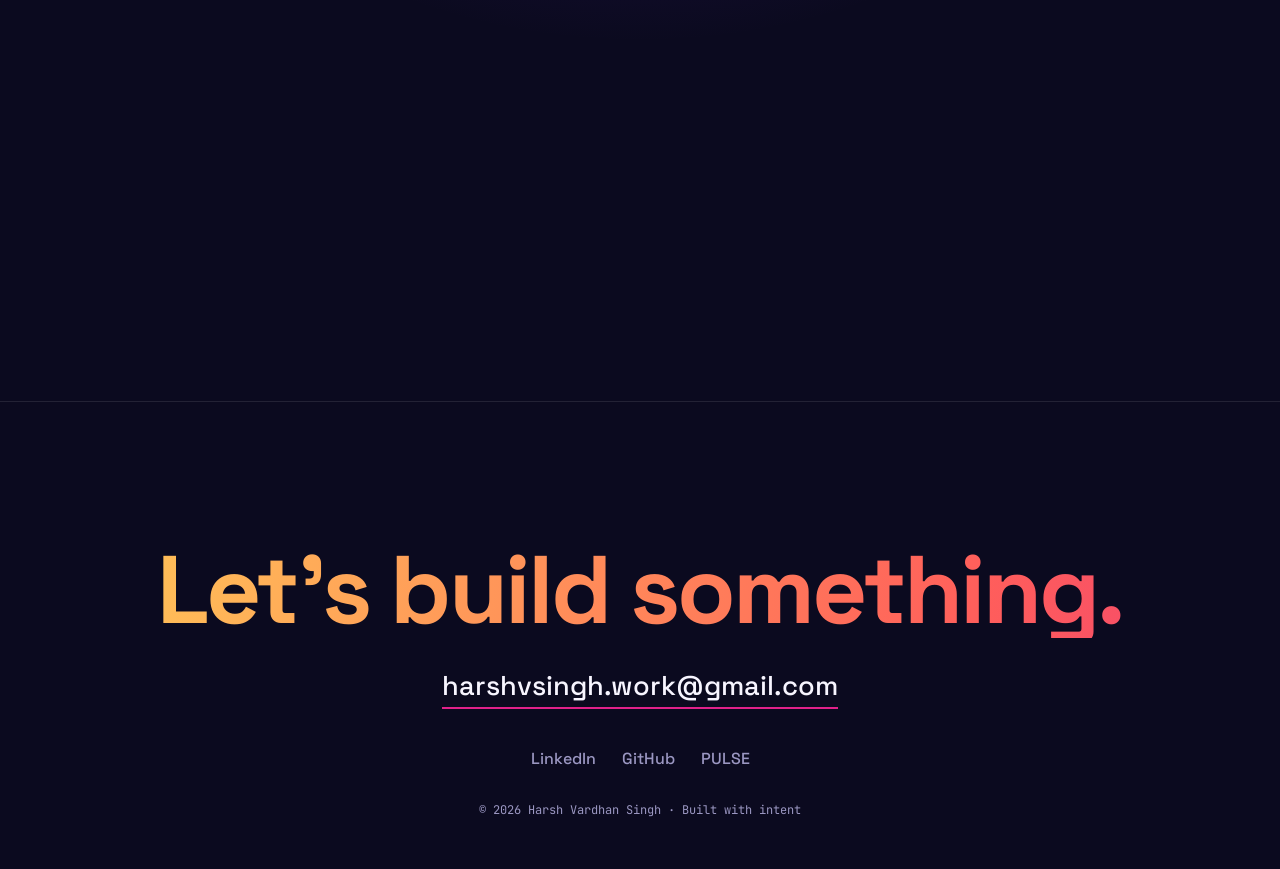
==== commit 1a724f25: "Update Next Leap PM Fellowship to reflect completion (Apr–Jul 2026) Fellowship ended in July; site, " ====
--- a/index.html
+++ b/index.html
@@ -208,7 +208,7 @@
     <article class="tl-item" data-reveal>
       <div class="tl-marker"></div>
       <div class="tl-meta">
-        <span class="tl-date">Apr 2026 – Present</span>
+        <span class="tl-date">Apr 2026 – Jul 2026</span>
         <span class="tl-tag">Product Research</span>
       </div>
       <h3 class="tl-role">Product Management Fellow</h3>
@@ -567,7 +567,7 @@
     </div>
     <div class="story-side" data-reveal>
       <div class="story-card">
-        <div class="sc-row"><span class="sc-k">Now</span><span class="sc-v">Next Leap PM Fellow</span></div>
+        <div class="sc-row"><span class="sc-k">Now</span><span class="sc-v">Founder's Office @ Skillcase</span></div>
         <div class="sc-row"><span class="sc-k">Degree</span><span class="sc-v">B.Tech CSE (AI/ML) · 8.53</span></div>
         <div class="sc-row"><span class="sc-k">Base</span><span class="sc-v">Chennai · Open to relocate</span></div>
         <div class="sc-row"><span class="sc-k">Wants</span><span class="sc-v">PM / AI PM / Product Analyst</span></div>
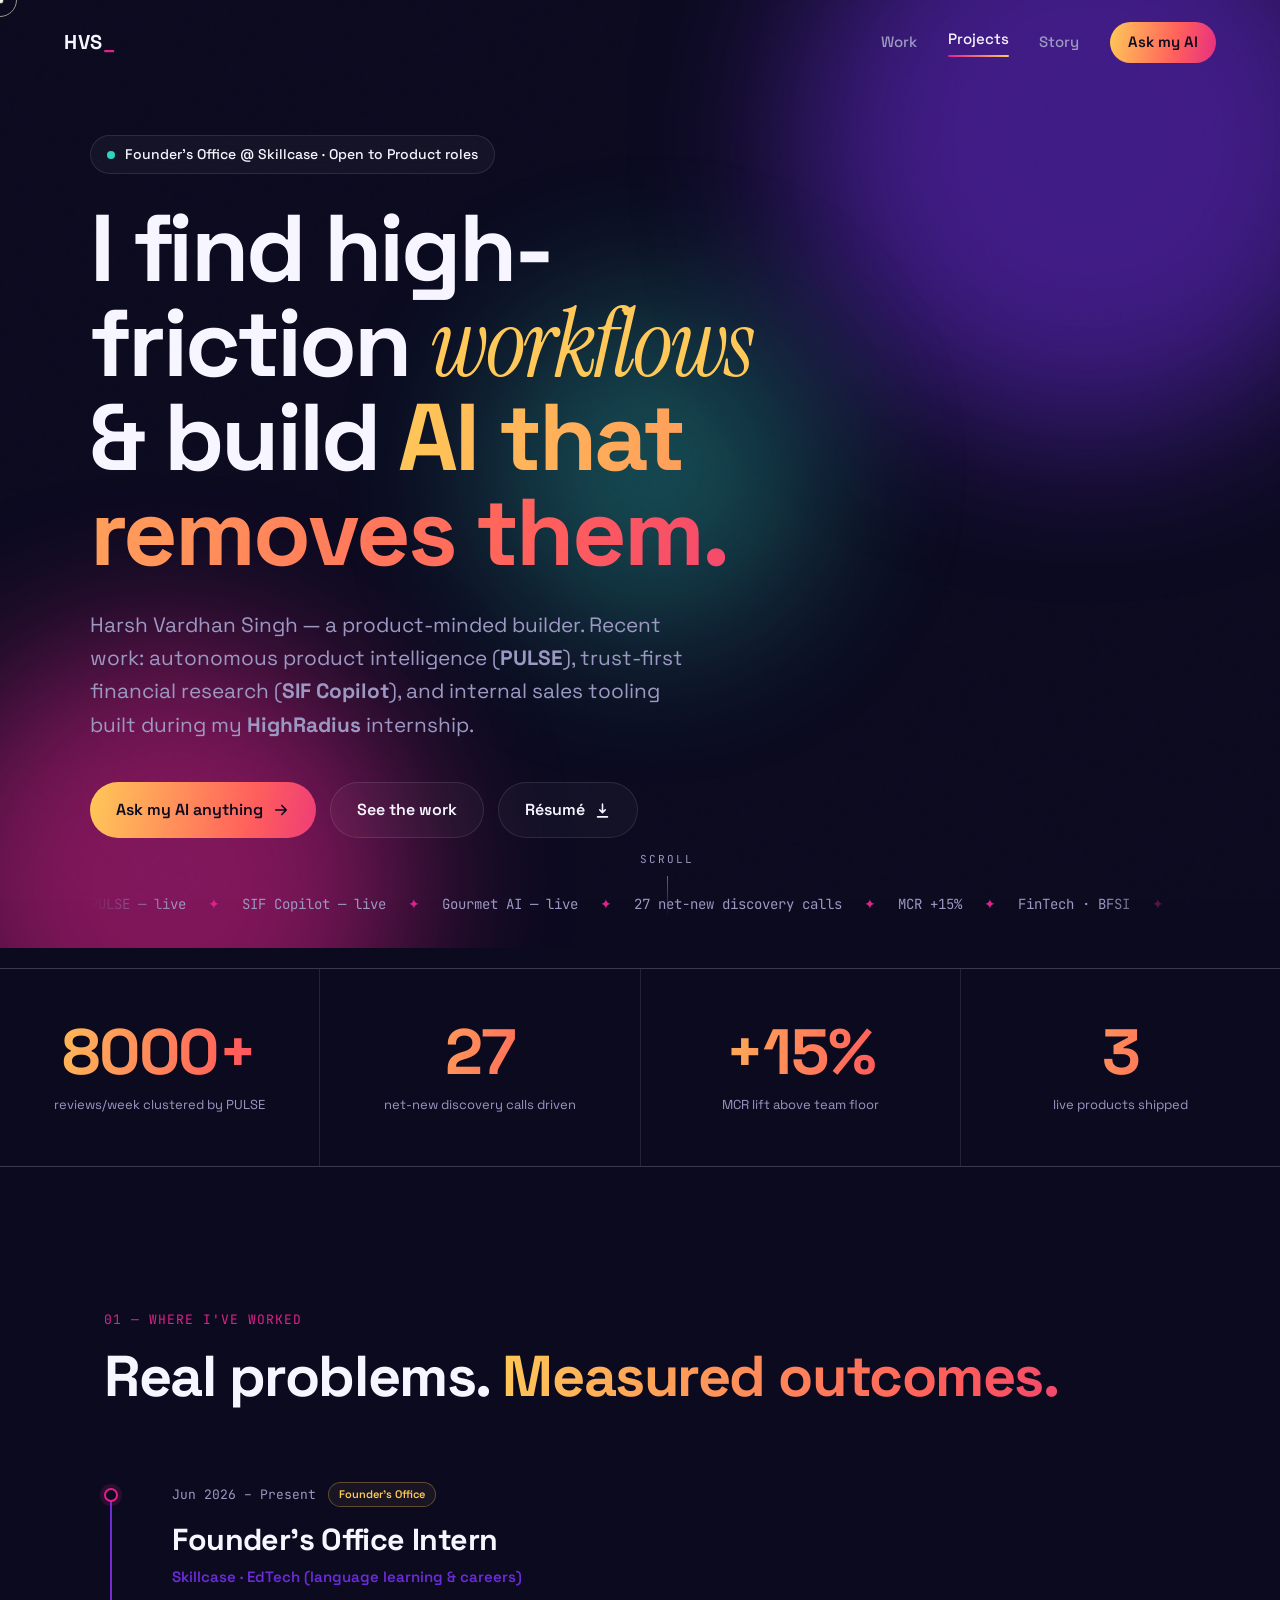
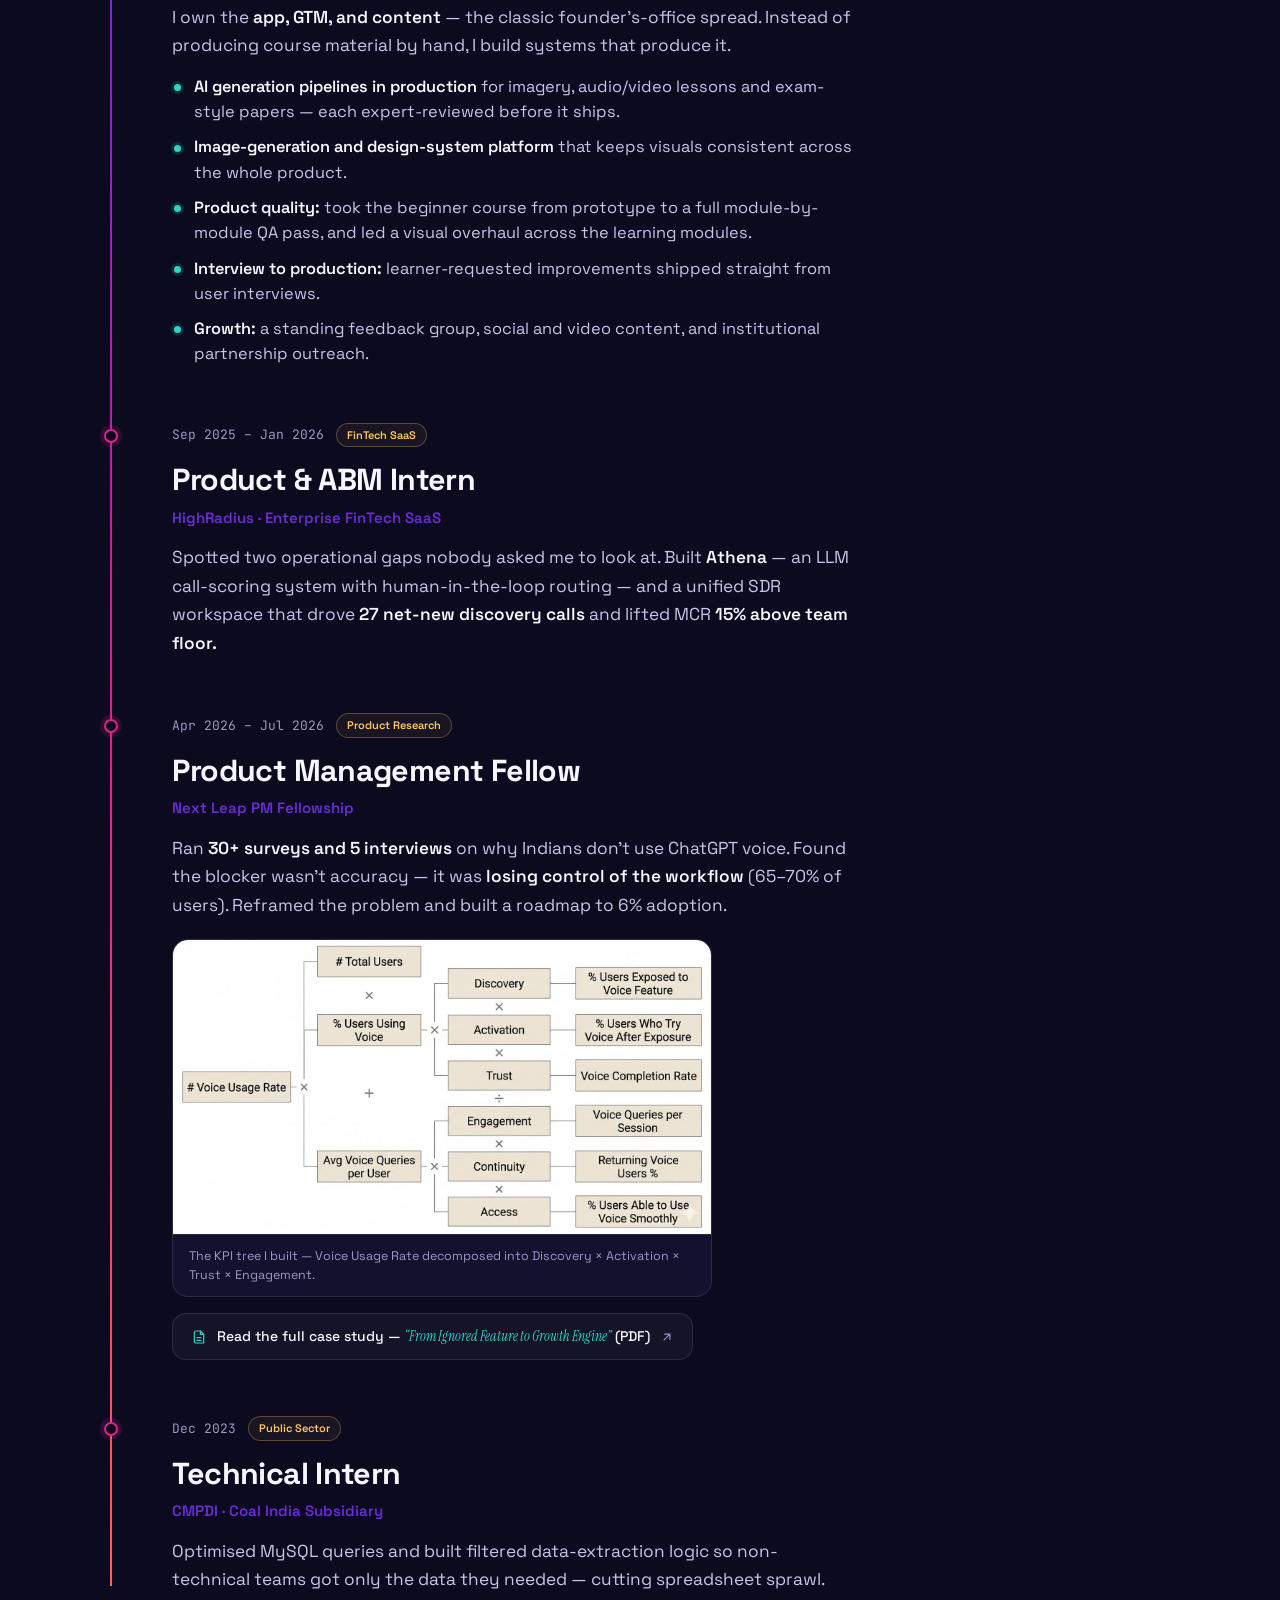
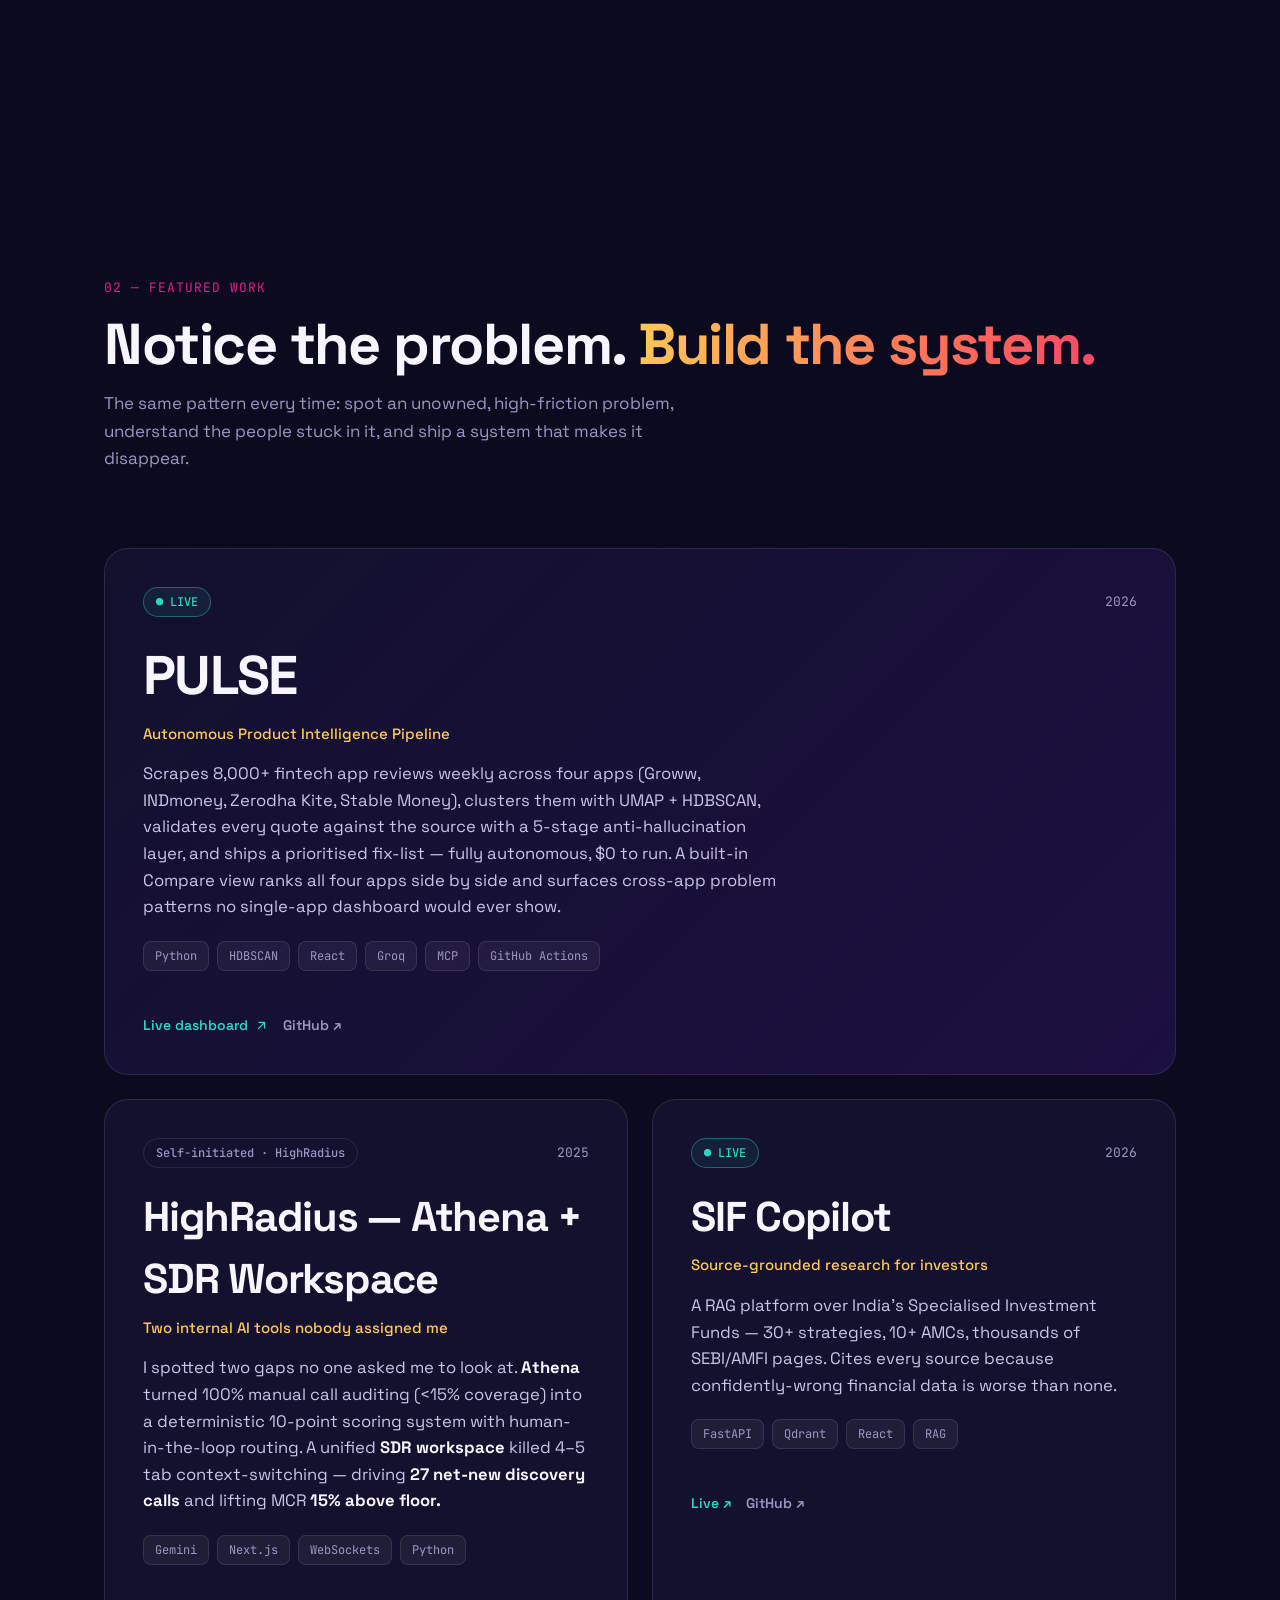
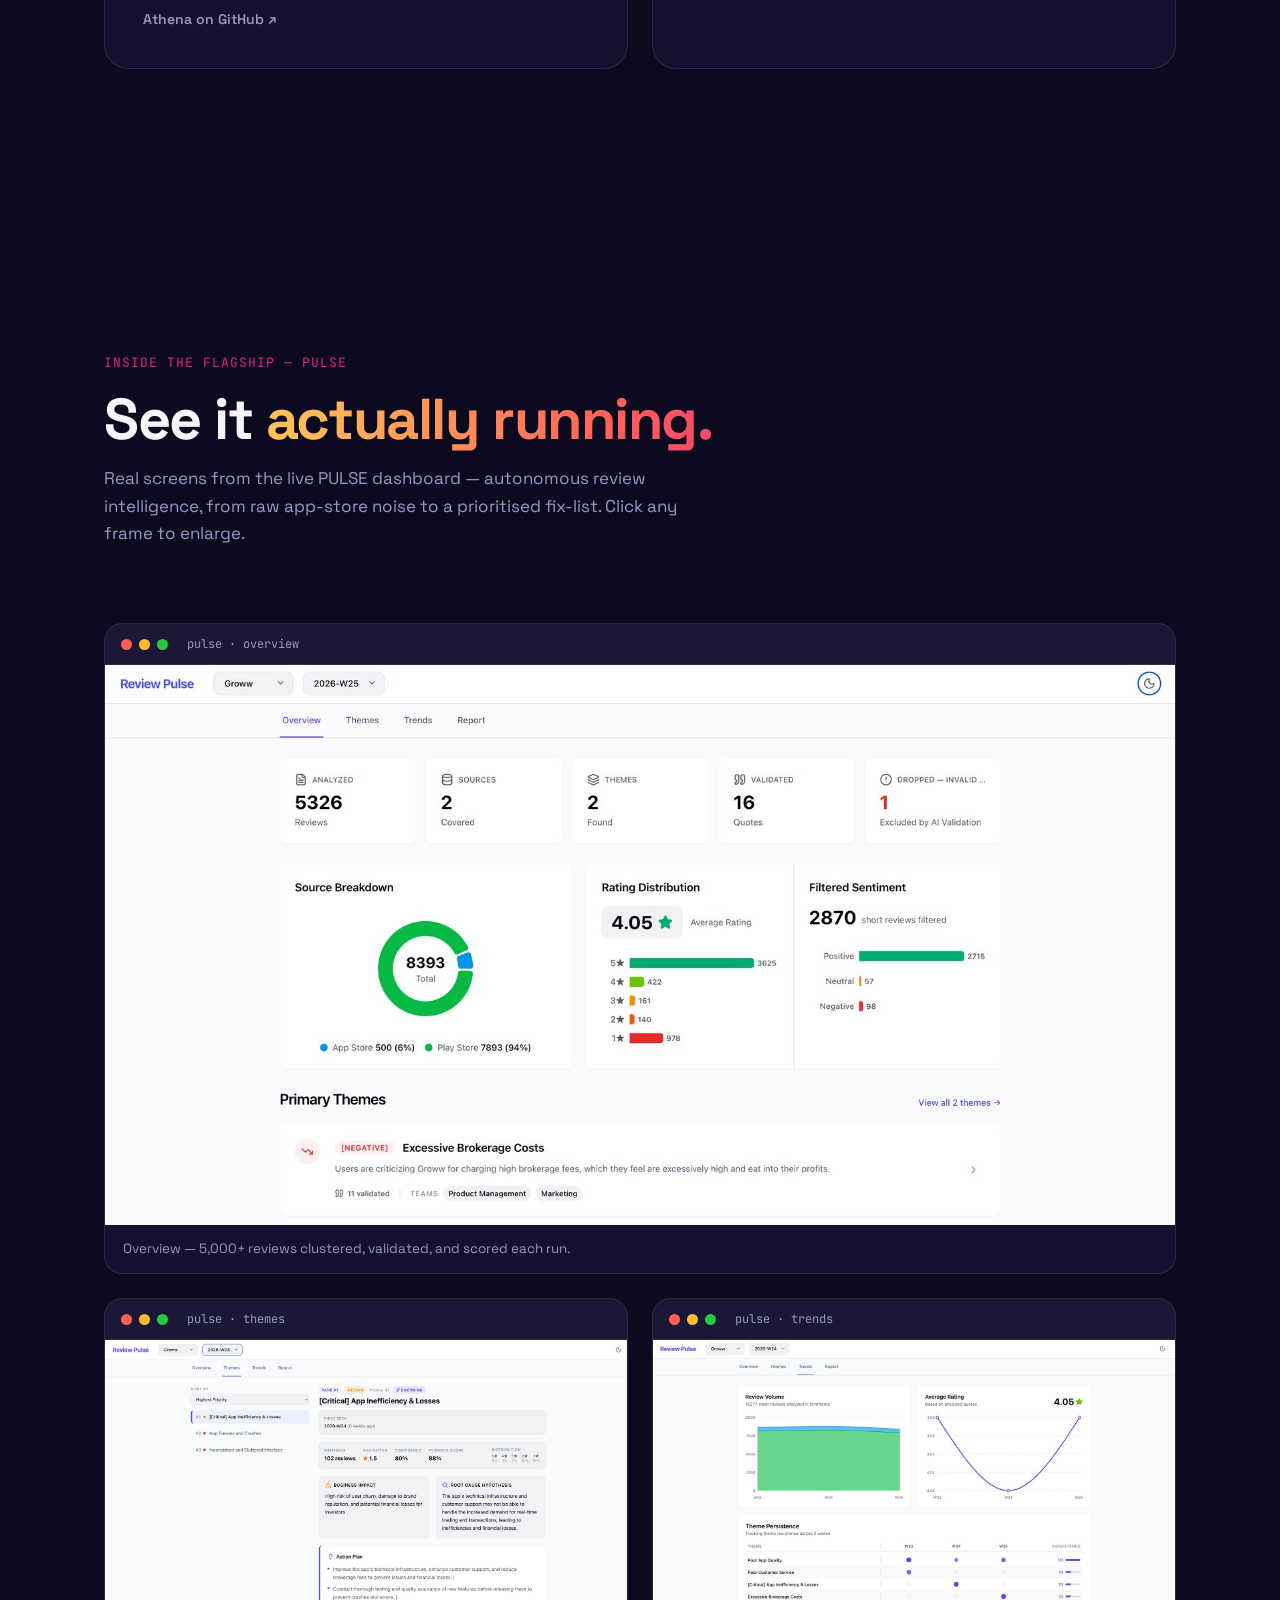
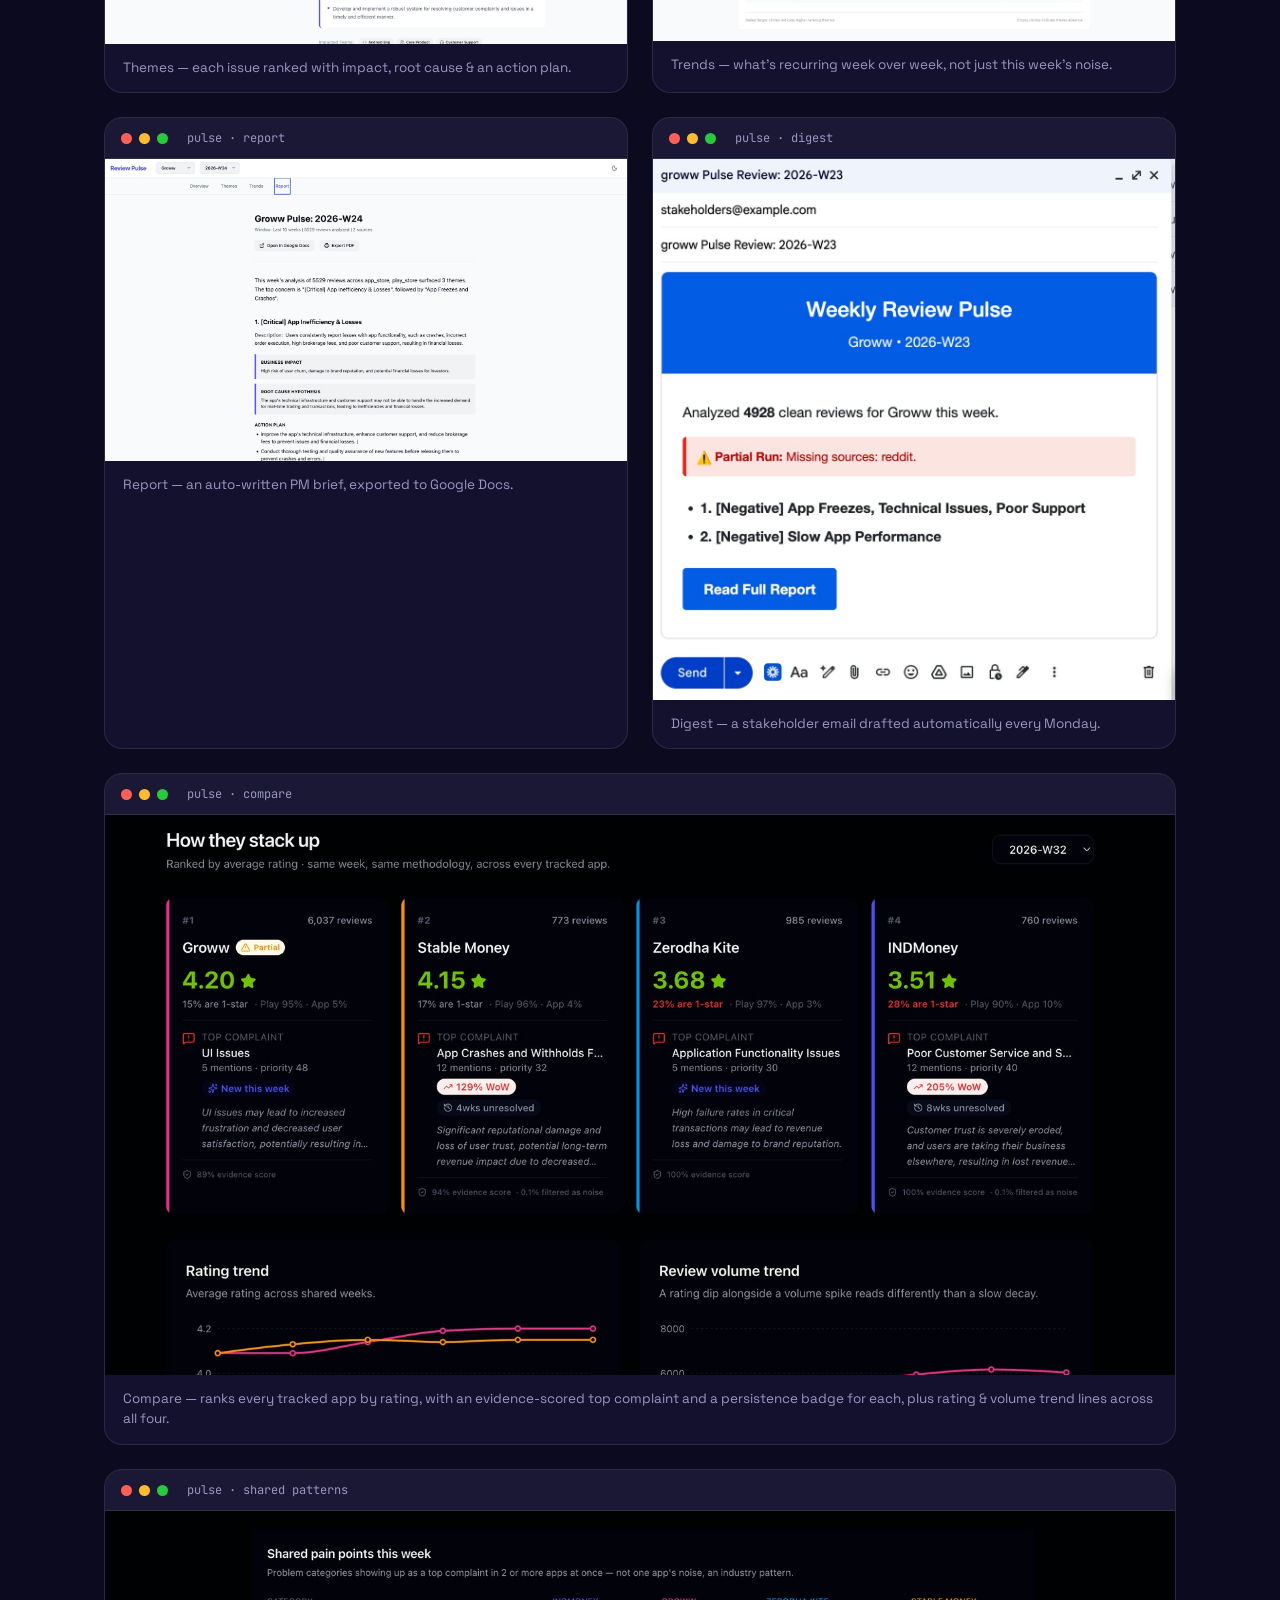
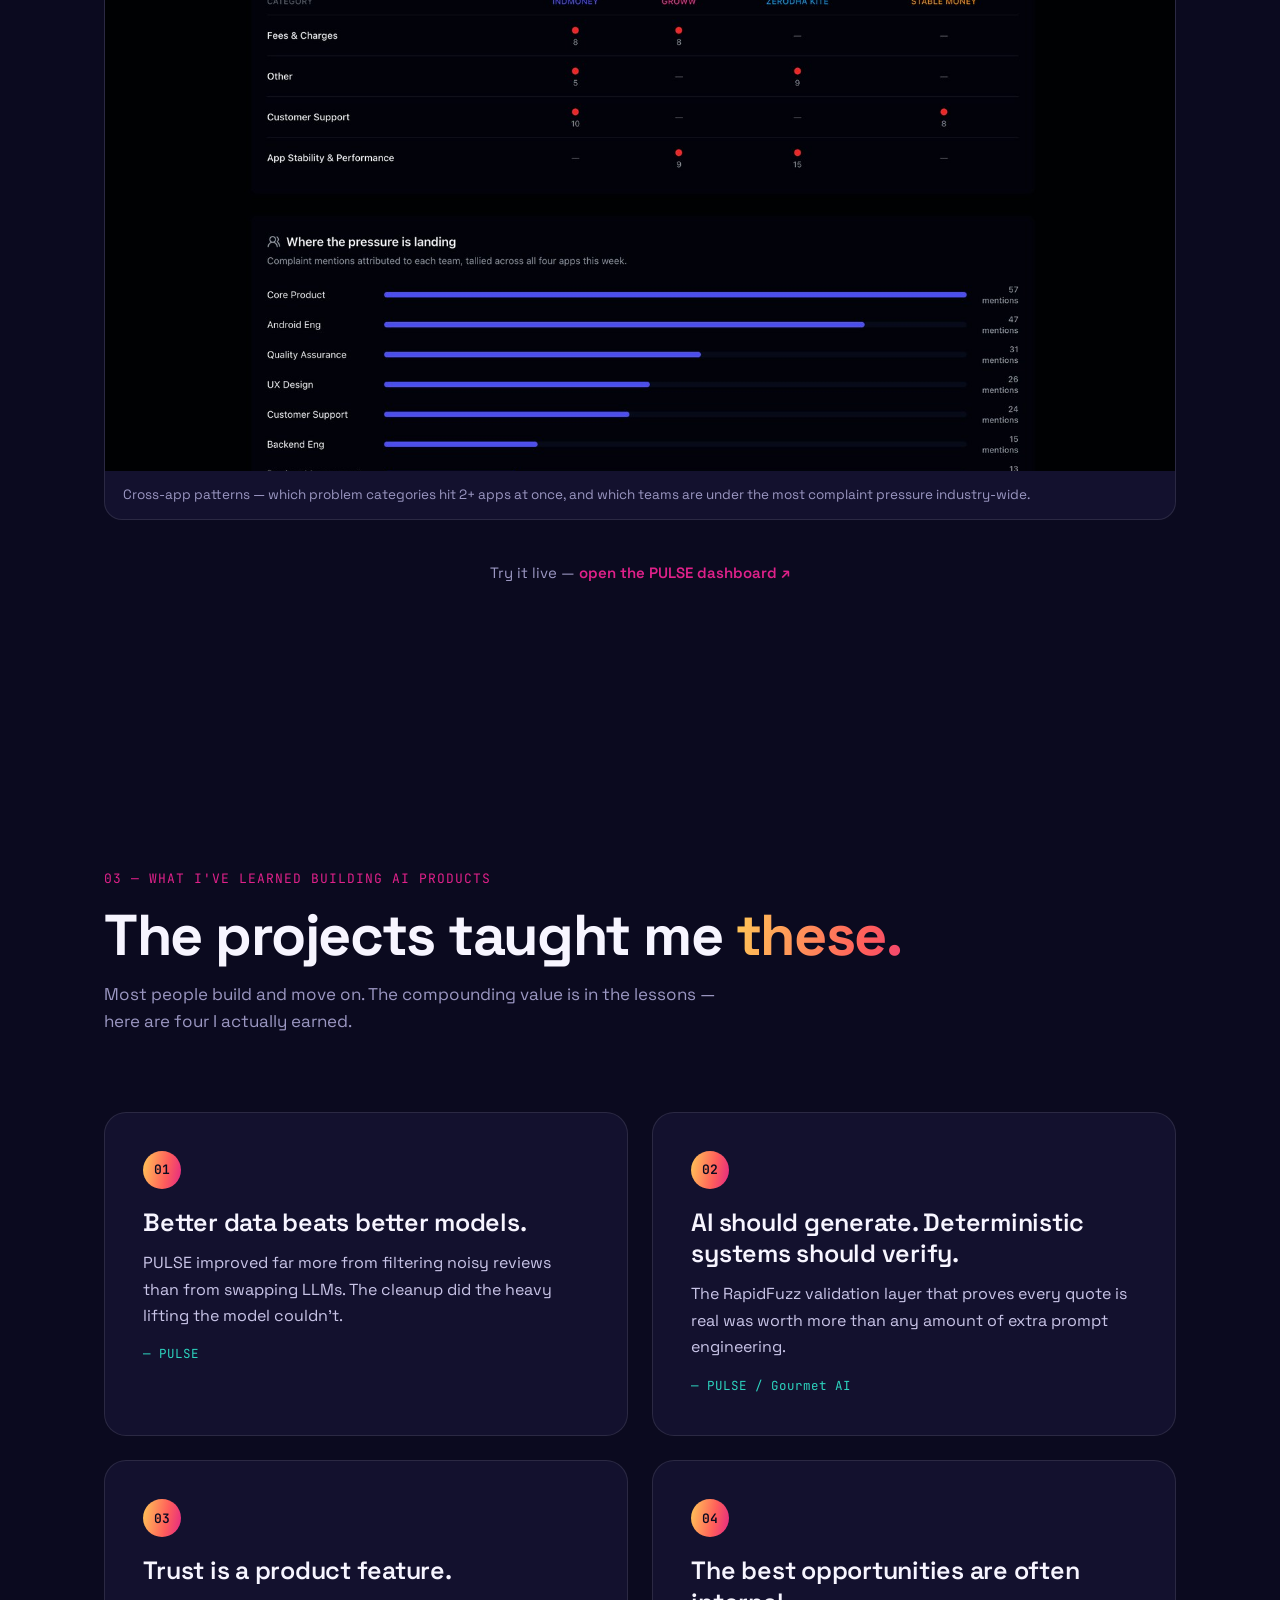
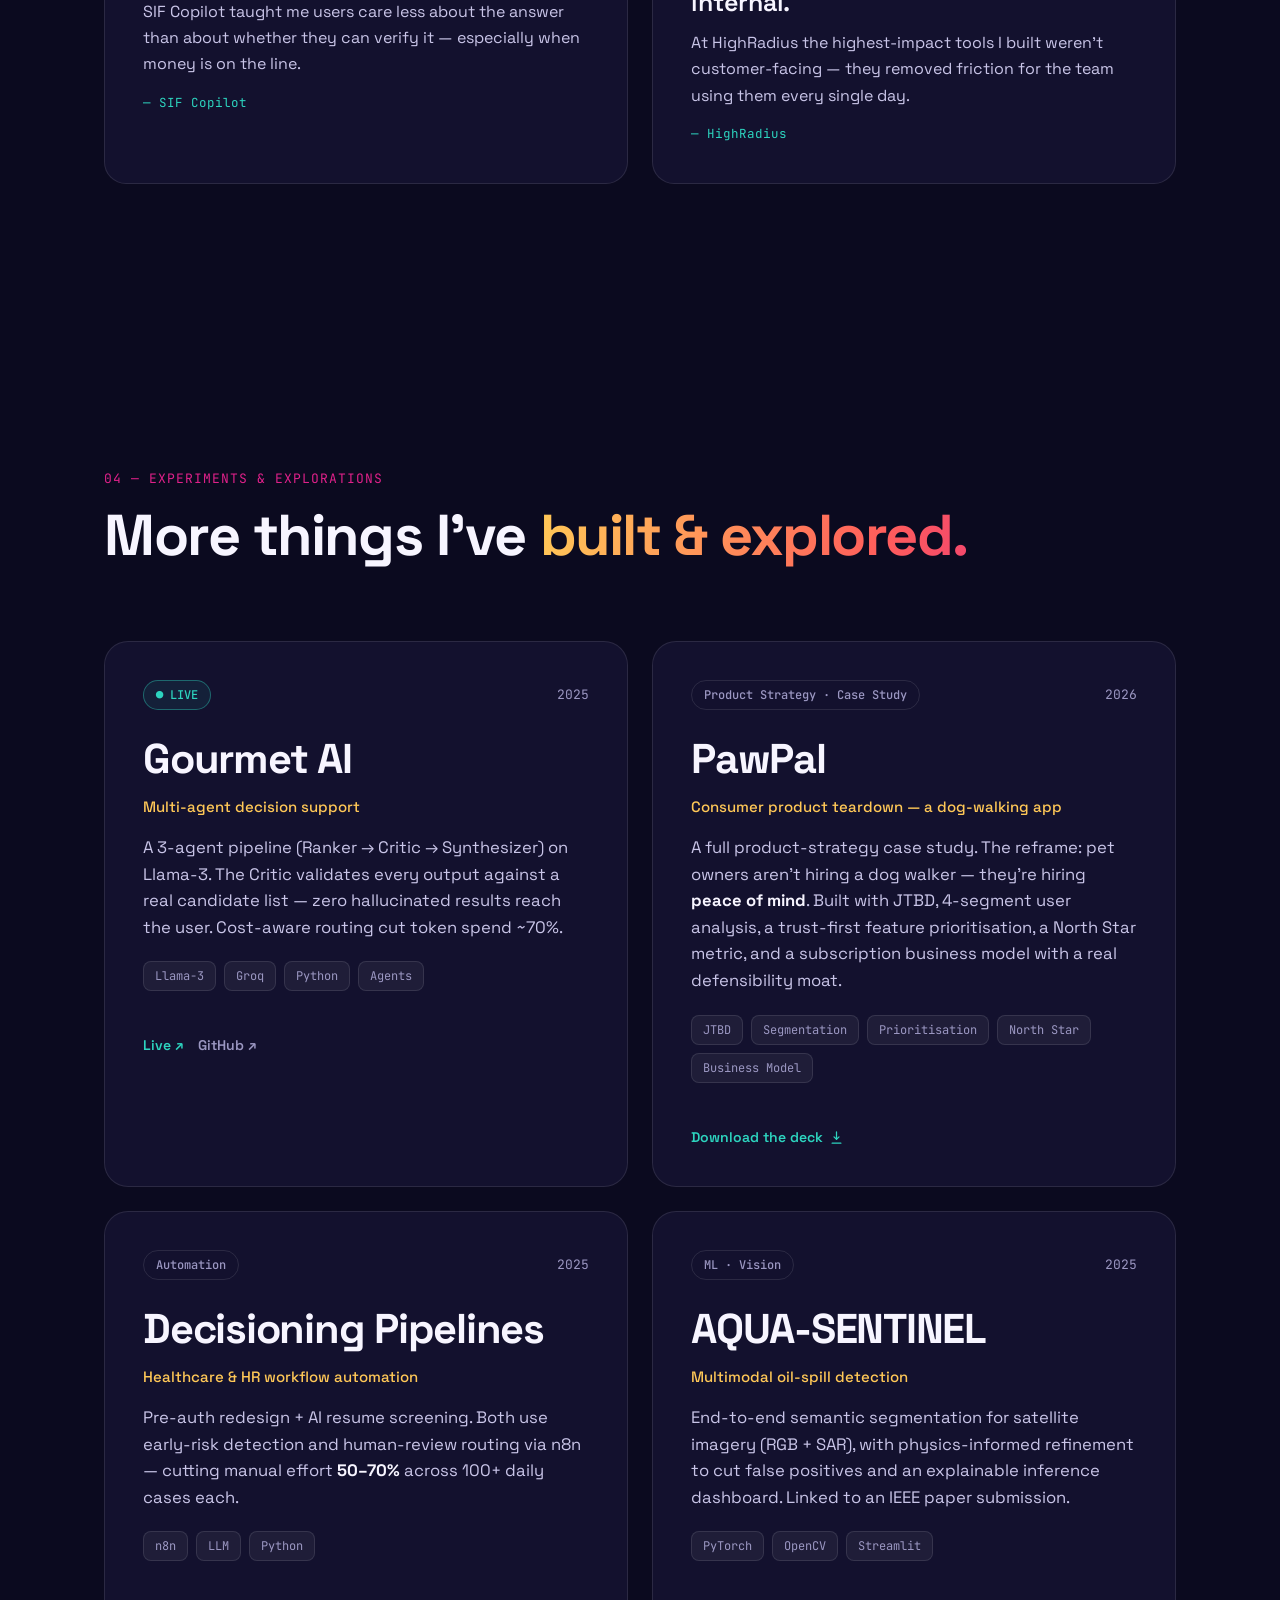
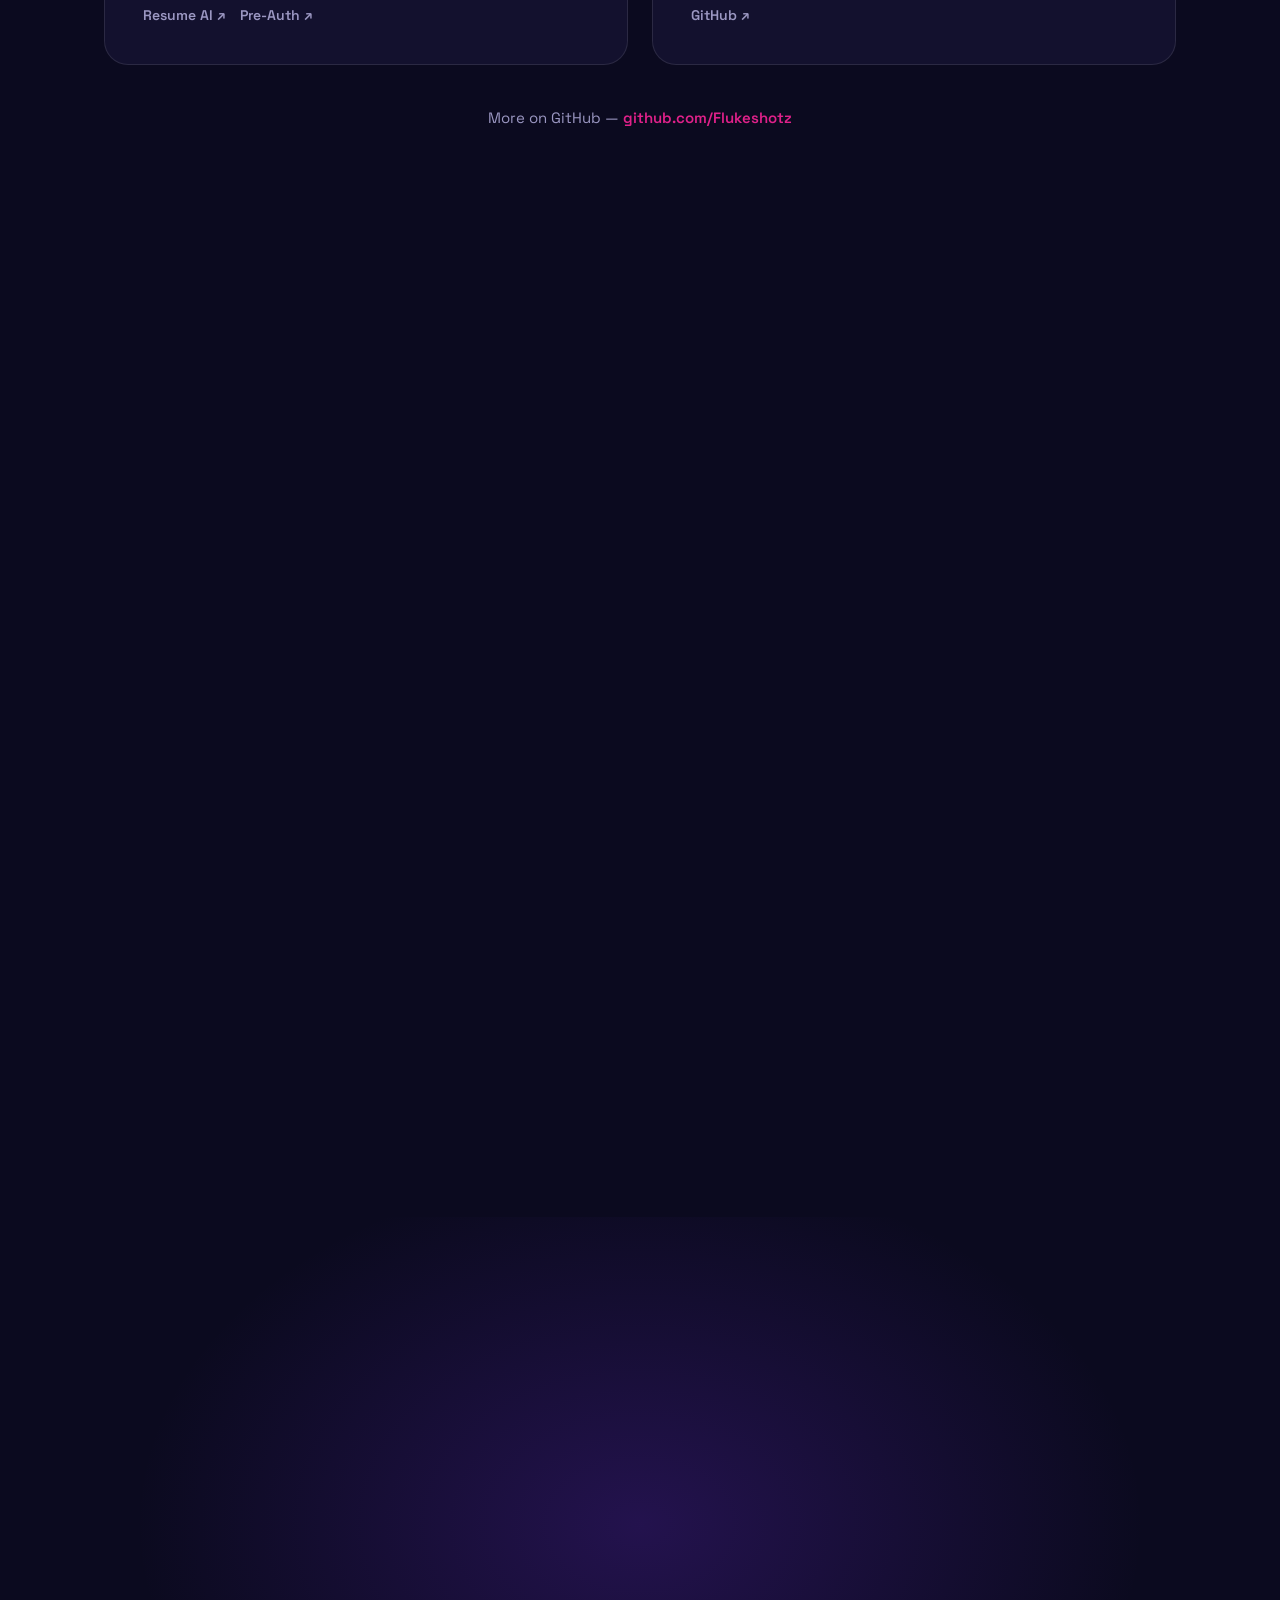
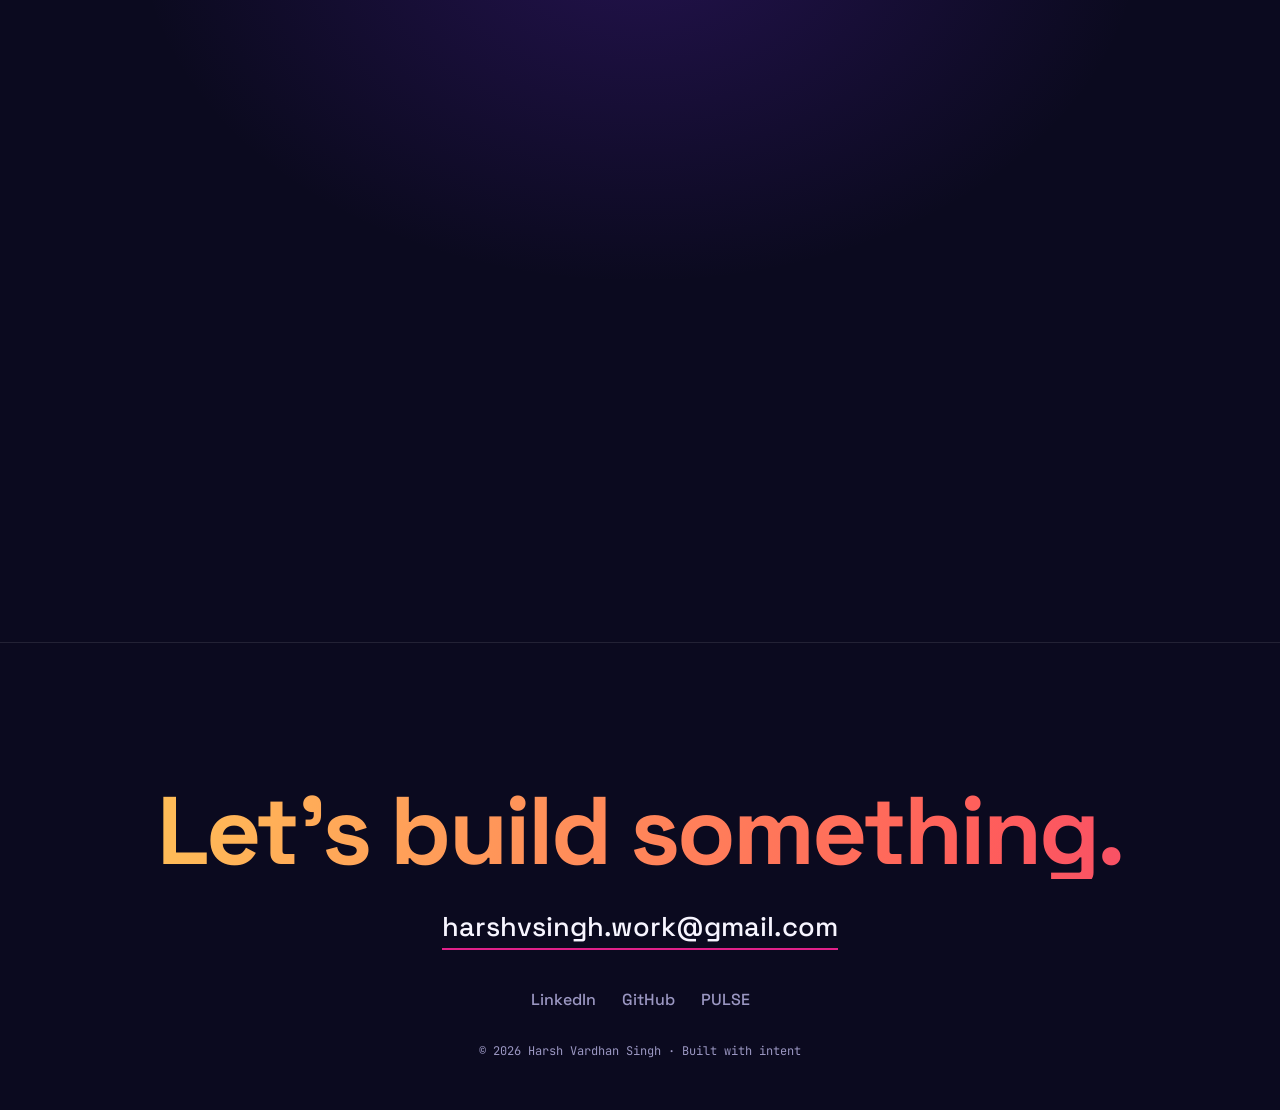
==== commit 2a8d64b8: "Refresh Skillcase copy and improve portfolio UI/UX Skillcase entry rewritten from a dense paragraph " ====
--- a/index.html
+++ b/index.html
@@ -180,12 +180,15 @@
       <p class="tl-desc">
         I own the <strong>app, GTM, and content</strong> — the classic
         founder's-office spread. Instead of producing course material by hand, I
-        designed <strong>AI generation pipelines that now run in production</strong>,
-        covering instructional imagery, audio/video lessons, and structured
-        assessment material — each reviewed by a subject expert before it ships.
-        Alongside that I run user interviews, triage the UX friction that stalls
-        learners, wireframe new flows, and drive growth across content and social.
-      </p>
+        build systems that produce it.
+      </p>
+      <ul class="tl-list">
+        <li><strong>AI generation pipelines in production</strong> for imagery, audio/video lessons and exam-style papers — each expert-reviewed before it ships.</li>
+        <li><strong>Image-generation and design-system platform</strong> that keeps visuals consistent across the whole product.</li>
+        <li><strong>Product quality:</strong> took the beginner course from prototype to a full module-by-module QA pass, and led a visual overhaul across the learning modules.</li>
+        <li><strong>Interview to production:</strong> learner-requested improvements shipped straight from user interviews.</li>
+        <li><strong>Growth:</strong> a standing feedback group, social and video content, and institutional partnership outreach.</li>
+      </ul>
     </article>
 
     <article class="tl-item" data-reveal>
--- a/style.css
+++ b/style.css
@@ -94,7 +94,7 @@
 @media(max-width:640px){.nav-links a:not(.nav-cta){display:none}}
 
 /* ===== HERO ===== */
-.hero{position:relative;min-height:100svh;display:flex;flex-direction:column;justify-content:center;padding:0 clamp(20px,5vw,64px);overflow:hidden}
+.hero{position:relative;min-height:100svh;display:flex;flex-direction:column;justify-content:center;padding:clamp(104px,15vh,150px) clamp(20px,5vw,64px) 32px;overflow:hidden}
 .hero-blob{position:absolute;border-radius:50%;filter:blur(80px);opacity:.55;z-index:0;will-change:transform}
 .blob1{width:46vw;height:46vw;background:var(--violet);top:-12vw;right:-8vw;animation:float1 18s ease-in-out infinite}
 .blob2{width:38vw;height:38vw;background:var(--magenta);bottom:-14vw;left:-6vw;animation:float2 22s ease-in-out infinite}
@@ -113,7 +113,7 @@
 .status-dot{width:8px;height:8px;border-radius:50%;background:var(--mint);box-shadow:0 0 0 0 var(--mint);animation:pulse 2s infinite}
 @keyframes pulse{0%{box-shadow:0 0 0 0 rgba(45,212,191,.6)}70%{box-shadow:0 0 0 10px rgba(45,212,191,0)}100%{box-shadow:0 0 0 0 rgba(45,212,191,0)}}
 
-.hero-title{font-size:clamp(2.7rem,8.5vw,6.6rem);font-weight:700;line-height:.98;letter-spacing:-.03em;margin-bottom:28px}
+.hero-title{font-size:clamp(2.6rem,min(7.4vw,11.5vh),6.2rem);font-weight:700;line-height:1;letter-spacing:-.03em;margin-bottom:28px;text-wrap:balance}
 .hero-title .line{display:block;overflow:hidden}
 .hero-title em{color:var(--amber)}
 .hero-sub{font-size:clamp(1rem,1.7vw,1.3rem);color:var(--muted);max-width:620px;margin-bottom:40px;line-height:1.6}
@@ -167,6 +167,15 @@
 .tl-company{font-size:15px;color:var(--violet);font-weight:600;margin:4px 0 14px}
 .tl-desc{font-size:clamp(.95rem,1.5vw,1.08rem);color:#C9C5E8;max-width:680px;line-height:1.65}
 .tl-desc strong{color:var(--paper);font-weight:600}
+.tl-list{list-style:none;margin:14px 0 0;padding:0;max-width:680px;display:grid;gap:10px}
+.tl-list li{position:relative;padding-left:22px;font-size:clamp(.92rem,1.4vw,1.02rem);color:#C9C5E8;line-height:1.55}
+.tl-list li::before{content:"";position:absolute;left:2px;top:.62em;width:7px;height:7px;border-radius:50%;background:var(--mint);box-shadow:0 0 0 3px rgba(45,212,191,.14)}
+.tl-list strong{color:var(--paper);font-weight:600}
+
+/* ===== KEYBOARD FOCUS + NAV STATE ===== */
+:focus-visible{outline:2px solid var(--mint);outline-offset:3px;border-radius:6px}
+.nav-links a:not(.nav-cta).active{color:var(--paper)}
+.nav-links a:not(.nav-cta).active::after{content:"";display:block;height:2px;margin-top:4px;border-radius:2px;background:linear-gradient(90deg,var(--magenta),var(--amber))}
 
 /* ===== PROJECTS ===== */
 .proj-grid{display:grid;grid-template-columns:repeat(2,1fr);gap:clamp(16px,2vw,24px)}
